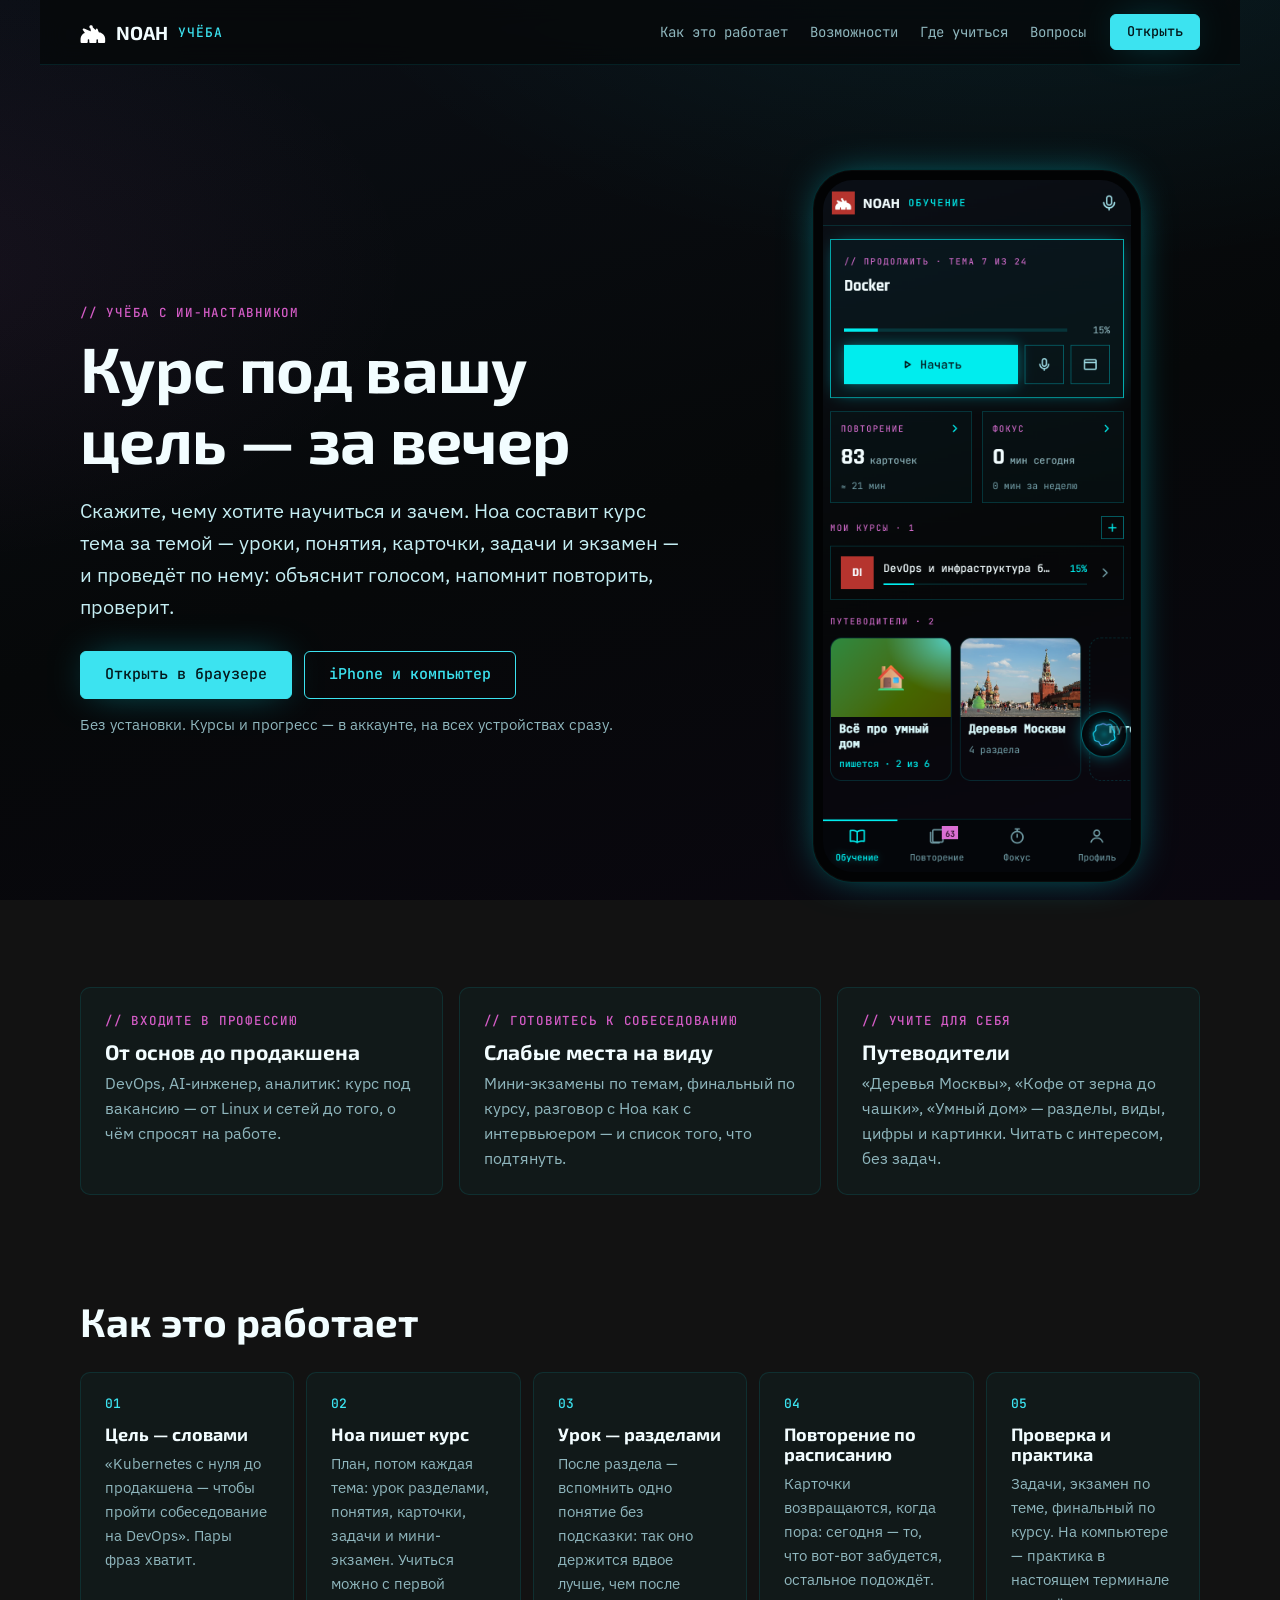
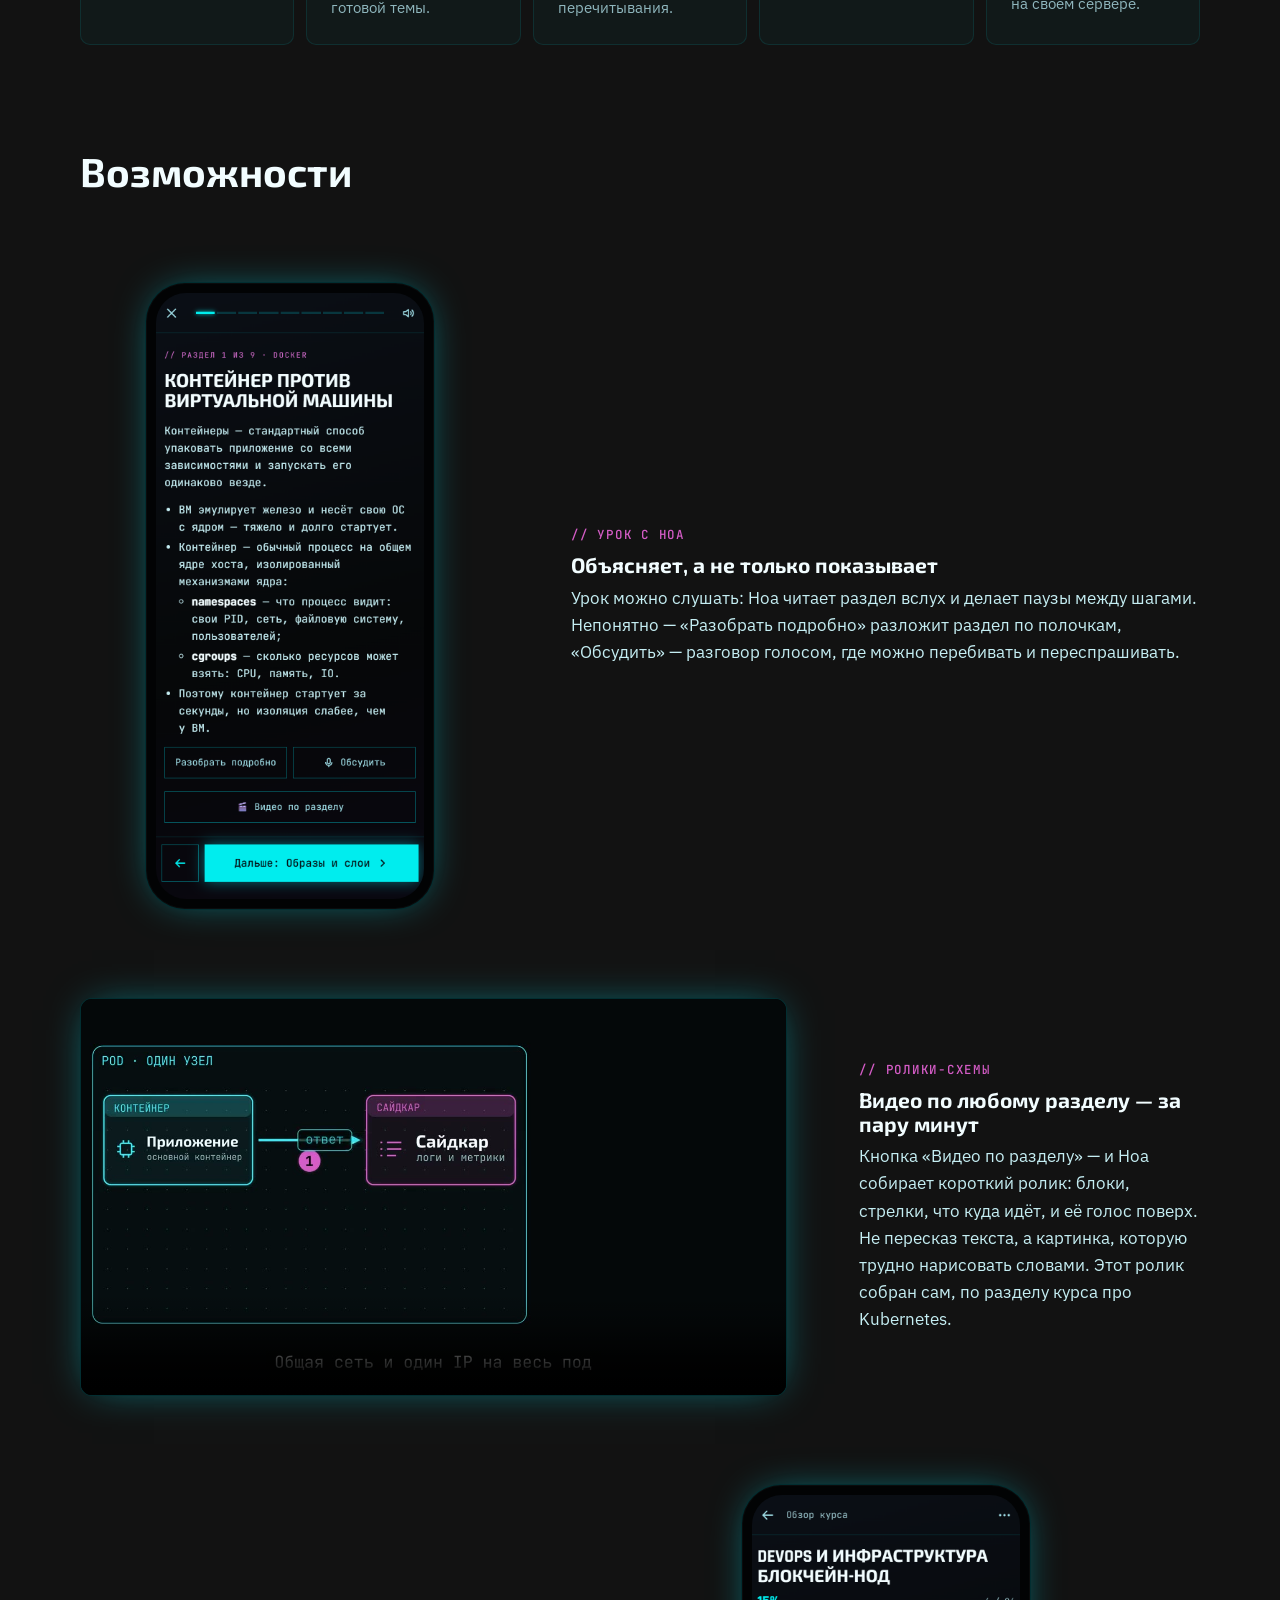
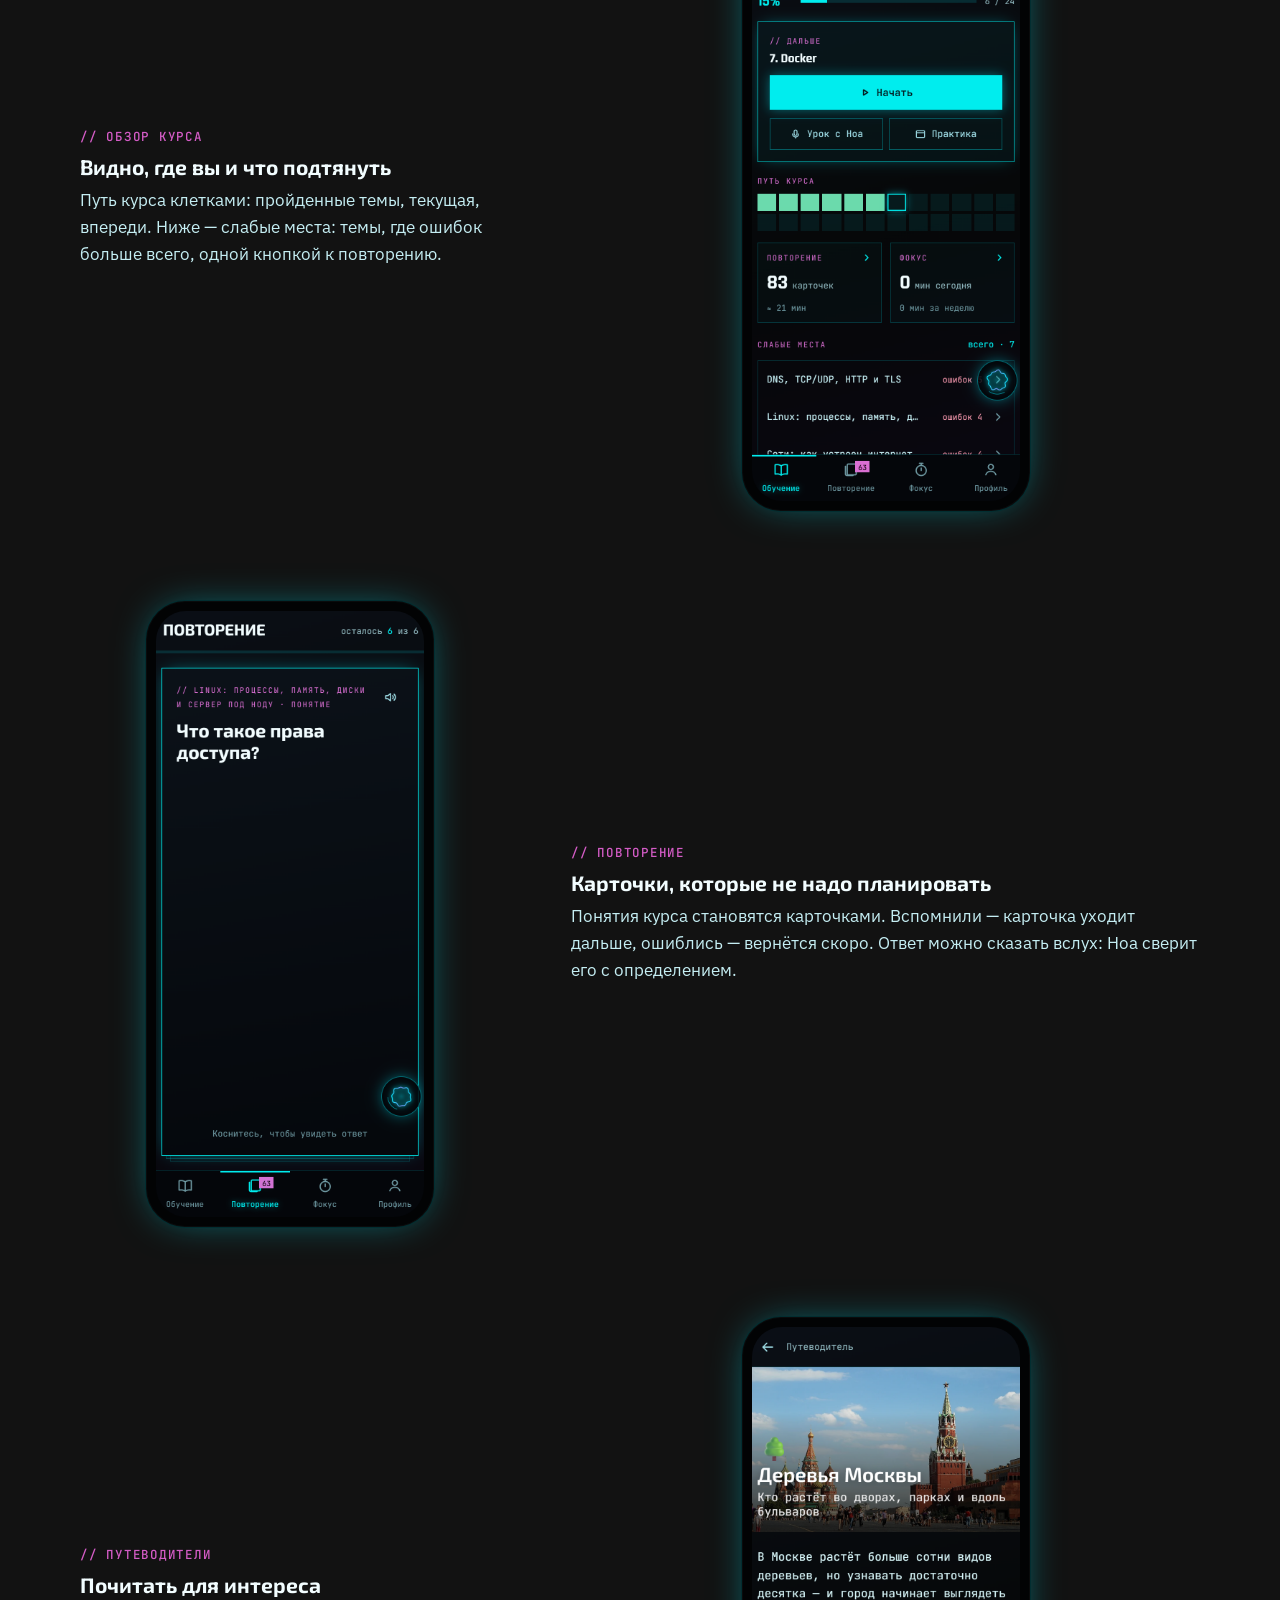
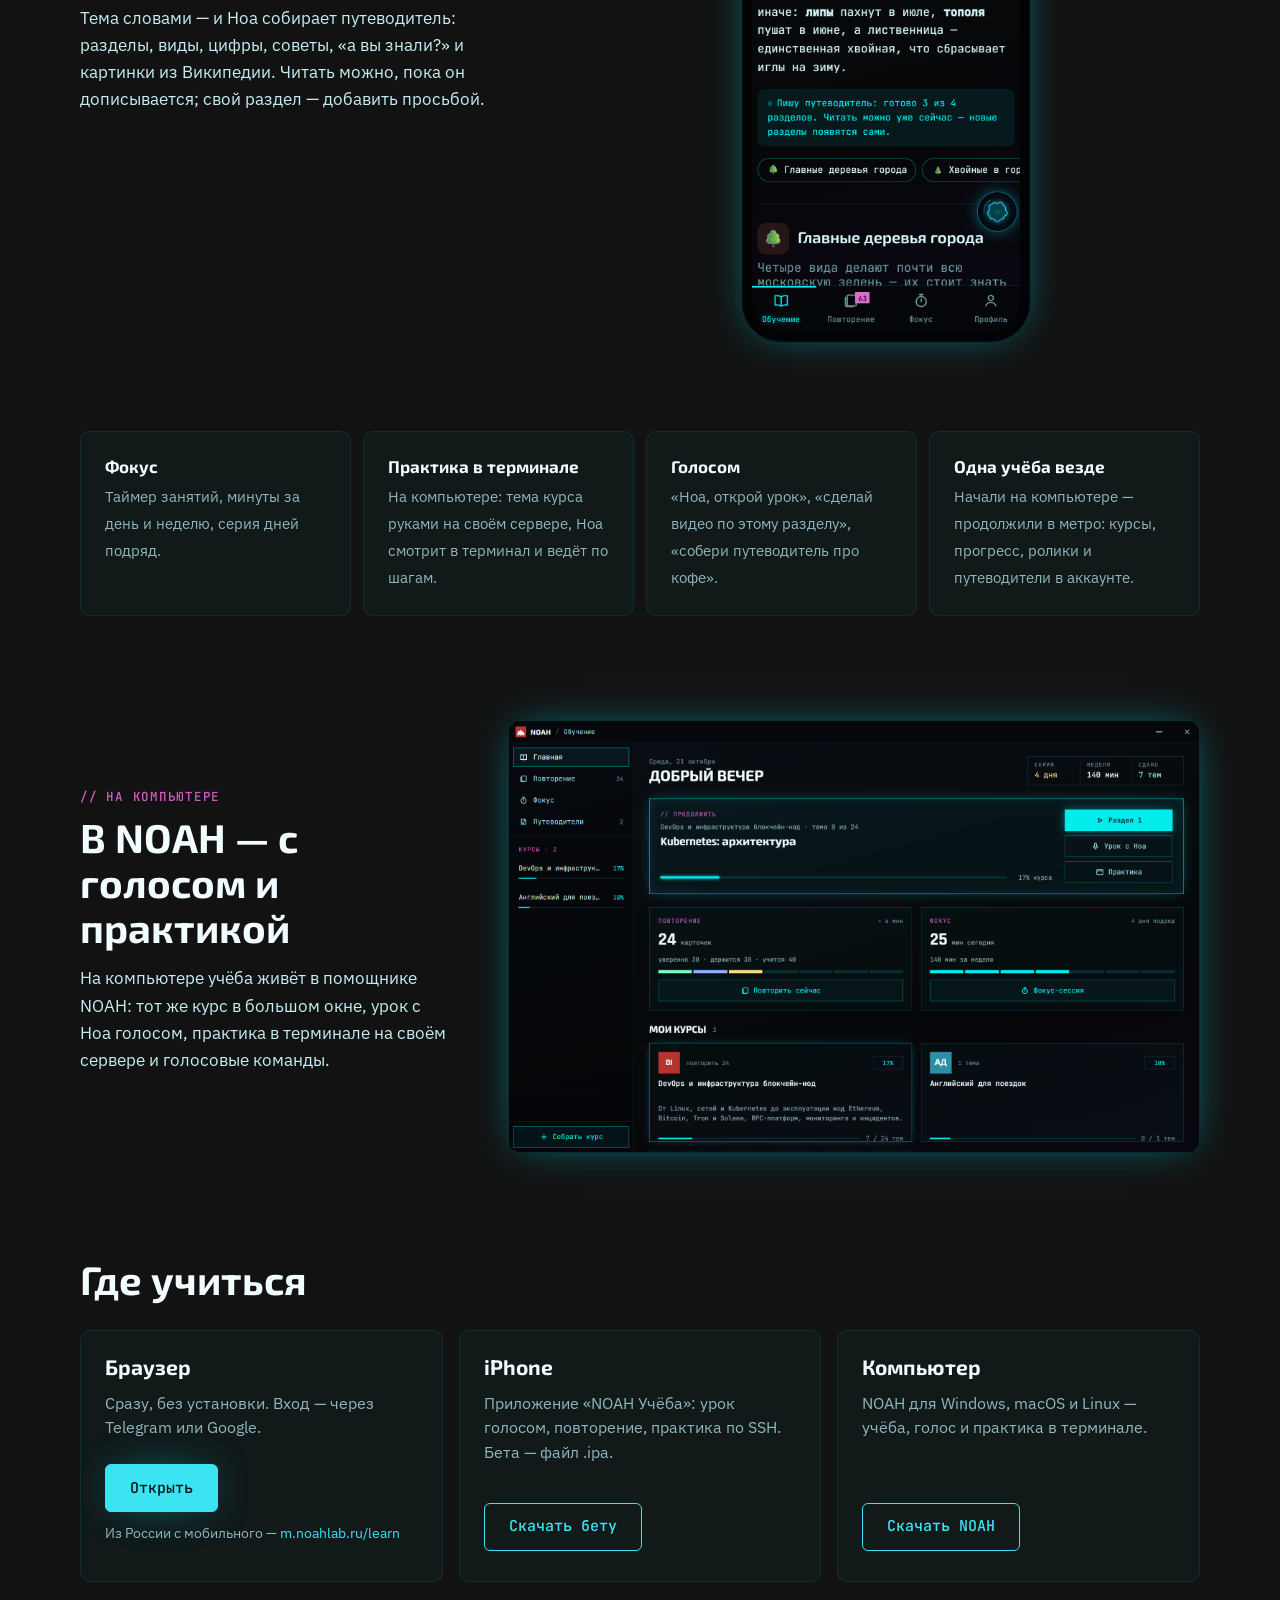
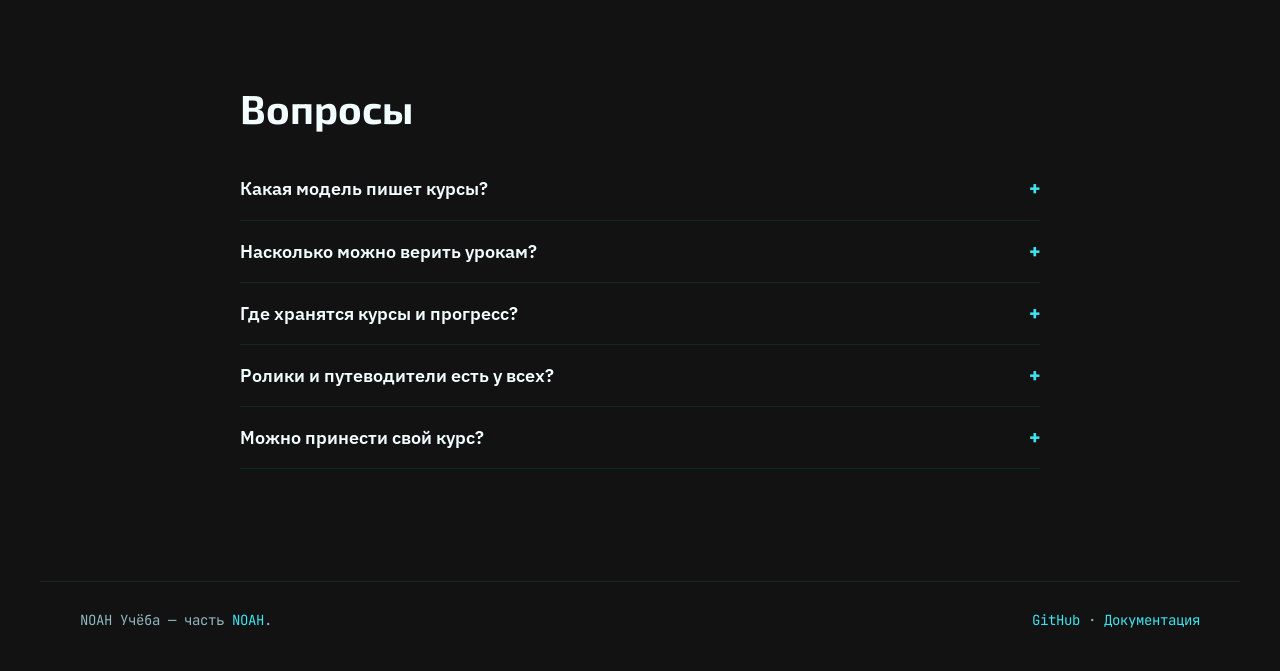
==== site/index.html @ db57e366 "NOAH Учёба: сайт, документация и съёмка экранов Сайт noahlab.ru/learn — главная о возможностях: для " ====
<!doctype html>
<html lang="ru">
  <head>
    <meta charset="utf-8" />
    <meta name="viewport" content="width=device-width, initial-scale=1, viewport-fit=cover" />
    <title>NOAH Учёба — курс под вашу цель</title>
    <meta name="description" content="Скажите, чему хотите научиться, — Ноа соберёт курс: уроки, карточки, задачи, экзамен, практику и ролики-схемы. В браузере, на iPhone и на компьютере." />
    <meta name="theme-color" content="#060809" />
    <meta property="og:title" content="NOAH Учёба — курс под вашу цель" />
    <meta property="og:description" content="Ноа собирает курс по вашей цели и ведёт по нему голосом: уроки, повторение, проверка, практика и ролики." />
    <meta property="og:image" content="media/phone-course.png" />
    <link rel="icon" href="media/noah-mark.svg" />
    <link rel="stylesheet" href="style.css" />
  </head>
  <body>
    <header class="top">
      <a class="brand" href="./">
        <img src="media/noah-mark.svg" alt="" width="26" height="24" />
        <span>NOAH</span><span class="brand__sub">Учёба</span>
      </a>
      <nav class="top__nav" aria-label="Разделы">
        <a href="#how">Как это работает</a>
        <a href="#features">Возможности</a>
        <a href="#platforms">Где учиться</a>
        <a href="#faq">Вопросы</a>
      </nav>
      <a class="btn btn--small" href="app/">Открыть</a>
    </header>

    <main>
      <section class="hero">
        <div class="hero__text">
          <p class="label">// учёба с ИИ-наставником</p>
          <h1>Курс под вашу цель — за&nbsp;вечер</h1>
          <p class="lead">
            Скажите, чему хотите научиться и&nbsp;зачем. Ноа составит курс тема за темой — уроки, понятия, карточки, задачи и&nbsp;экзамен — и&nbsp;проведёт по нему: объяснит голосом, напомнит повторить, проверит.
          </p>
          <div class="hero__actions">
            <a class="btn" href="app/">Открыть в браузере</a>
            <a class="btn btn--ghost" href="#platforms">iPhone и компьютер</a>
          </div>
          <p class="hero__note">Без установки. Курсы и прогресс — в аккаунте, на всех устройствах сразу.</p>
        </div>
        <div class="hero__phone">
          <div class="phone">
            <video src="media/flow.mp4" poster="media/phone-home.png" autoplay muted loop playsinline aria-label="Проход по курсу в приложении"></video>
          </div>
        </div>
      </section>

      <section class="who" aria-labelledby="who-title">
        <h2 id="who-title" class="visually-hidden">Для кого</h2>
        <article>
          <p class="label">// входите в профессию</p>
          <h3>От основ до продакшена</h3>
          <p>DevOps, AI-инженер, аналитик: курс под вакансию — от Linux и сетей до того, о чём спросят на работе.</p>
        </article>
        <article>
          <p class="label">// готовитесь к собеседованию</p>
          <h3>Слабые места на виду</h3>
          <p>Мини-экзамены по темам, финальный по курсу, разговор с Ноа как с интервьюером — и список того, что подтянуть.</p>
        </article>
        <article>
          <p class="label">// учите для себя</p>
          <h3>Путеводители</h3>
          <p>«Деревья Москвы», «Кофе от зерна до чашки», «Умный дом» — разделы, виды, цифры и картинки. Читать с интересом, без задач.</p>
        </article>
      </section>

      <section id="how" class="how">
        <h2>Как это работает</h2>
        <ol class="steps">
          <li>
            <span class="steps__n">01</span>
            <h3>Цель — словами</h3>
            <p>«Kubernetes с нуля до продакшена — чтобы пройти собеседование на DevOps». Пары фраз хватит.</p>
          </li>
          <li>
            <span class="steps__n">02</span>
            <h3>Ноа пишет курс</h3>
            <p>План, потом каждая тема: урок разделами, понятия, карточки, задачи и мини-экзамен. Учиться можно с первой готовой темы.</p>
          </li>
          <li>
            <span class="steps__n">03</span>
            <h3>Урок — разделами</h3>
            <p>После раздела — вспомнить одно понятие без подсказки: так оно держится вдвое лучше, чем после перечитывания.</p>
          </li>
          <li>
            <span class="steps__n">04</span>
            <h3>Повторение по расписанию</h3>
            <p>Карточки возвращаются, когда пора: сегодня — то, что вот-вот забудется, остальное подождёт.</p>
          </li>
          <li>
            <span class="steps__n">05</span>
            <h3>Проверка и практика</h3>
            <p>Задачи, экзамен по теме, финальный по курсу. На компьютере — практика в настоящем терминале на своём сервере.</p>
          </li>
        </ol>
      </section>

      <section id="features" class="features">
        <h2>Возможности</h2>

        <div class="feature">
          <div class="feature__media"><div class="phone phone--still"><img src="media/phone-lesson.png" alt="Урок: раздел про контейнеры и виртуальные машины" loading="lazy" /></div></div>
          <div class="feature__text">
            <p class="label">// урок с ноа</p>
            <h3>Объясняет, а не только показывает</h3>
            <p>Урок можно слушать: Ноа читает раздел вслух и делает паузы между шагами. Непонятно — «Разобрать подробно» разложит раздел по полочкам, «Обсудить» — разговор голосом, где можно перебивать и переспрашивать.</p>
          </div>
        </div>

        <div class="feature feature--wide">
          <div class="feature__media">
            <video class="screen" src="media/lesson-video.mp4" poster="media/lesson-video.jpg" controls preload="none" playsinline aria-label="Ролик-схема «Pod и манифест»"></video>
          </div>
          <div class="feature__text">
            <p class="label">// ролики-схемы</p>
            <h3>Видео по любому разделу — за пару минут</h3>
            <p>Кнопка «Видео по разделу» — и Ноа собирает короткий ролик: блоки, стрелки, что куда идёт, и её голос поверх. Не пересказ текста, а картинка, которую трудно нарисовать словами. Этот ролик собран сам, по разделу курса про Kubernetes.</p>
          </div>
        </div>

        <div class="feature feature--flip">
          <div class="feature__media"><div class="phone phone--still"><img src="media/phone-course.png" alt="Обзор курса: путь курса клетками и слабые места" loading="lazy" /></div></div>
          <div class="feature__text">
            <p class="label">// обзор курса</p>
            <h3>Видно, где вы и что подтянуть</h3>
            <p>Путь курса клетками: пройденные темы, текущая, впереди. Ниже — слабые места: темы, где ошибок больше всего, одной кнопкой к повторению.</p>
          </div>
        </div>

        <div class="feature">
          <div class="feature__media"><div class="phone phone--still"><img src="media/phone-review.png" alt="Повторение: карточка «Что такое права доступа?»" loading="lazy" /></div></div>
          <div class="feature__text">
            <p class="label">// повторение</p>
            <h3>Карточки, которые не надо планировать</h3>
            <p>Понятия курса становятся карточками. Вспомнили — карточка уходит дальше, ошиблись — вернётся скоро. Ответ можно сказать вслух: Ноа сверит его с определением.</p>
          </div>
        </div>

        <div class="feature feature--flip">
          <div class="feature__media"><div class="phone phone--still"><img src="media/phone-guide.png" alt="Путеводитель «Деревья Москвы»" loading="lazy" /></div></div>
          <div class="feature__text">
            <p class="label">// путеводители</p>
            <h3>Почитать для интереса</h3>
            <p>Тема словами — и Ноа собирает путеводитель: разделы, виды, цифры, советы, «а вы знали?» и картинки из Википедии. Читать можно, пока он дописывается; свой раздел — добавить просьбой.</p>
          </div>
        </div>

        <ul class="cards">
          <li><b>Фокус</b><span>Таймер занятий, минуты за день и неделю, серия дней подряд.</span></li>
          <li><b>Практика в терминале</b><span>На компьютере: тема курса руками на своём сервере, Ноа смотрит в терминал и ведёт по шагам.</span></li>
          <li><b>Голосом</b><span>«Ноа, открой урок», «сделай видео по этому разделу», «собери путеводитель про кофе».</span></li>
          <li><b>Одна учёба везде</b><span>Начали на компьютере — продолжили в метро: курсы, прогресс, ролики и путеводители в аккаунте.</span></li>
        </ul>
      </section>

      <section class="desk">
        <div class="desk__text">
          <p class="label">// на компьютере</p>
          <h2>В NOAH — с голосом и практикой</h2>
          <p>На компьютере учёба живёт в помощнике NOAH: тот же курс в большом окне, урок с Ноа голосом, практика в терминале на своём сервере и голосовые команды.</p>
        </div>
        <img class="screen" src="media/desktop-home.png" alt="Окно учёбы на компьютере: продолжить, повторение, фокус, мои курсы" loading="lazy" />
      </section>

      <section id="platforms" class="platforms">
        <h2>Где учиться</h2>
        <div class="platforms__grid">
          <article>
            <h3>Браузер</h3>
            <p>Сразу, без установки. Вход — через Telegram или Google.</p>
            <a class="btn" href="app/">Открыть</a>
            <p class="small">Из России с мобильного — <a href="https://m.noahlab.ru/learn/app/">m.noahlab.ru/learn</a></p>
          </article>
          <article>
            <h3>iPhone</h3>
            <p>Приложение «NOAH Учёба»: урок голосом, повторение, практика по SSH. Бета — файл .ipa.</p>
            <a class="btn btn--ghost" href="https://github.com/faafaafuu/asis/releases/latest">Скачать бету</a>
          </article>
          <article>
            <h3>Компьютер</h3>
            <p>NOAH для Windows, macOS и Linux — учёба, голос и практика в терминале.</p>
            <a class="btn btn--ghost" href="https://github.com/faafaafuu/asis/releases/latest">Скачать NOAH</a>
          </article>
        </div>
      </section>

      <section id="faq" class="faq">
        <h2>Вопросы</h2>
        <details>
          <summary>Какая модель пишет курсы?</summary>
          <p>Ваша. Мост к подписке Claude, ключ OpenRouter или локальная Ollama — что подключите. Ключ модели остаётся у вас: в браузере он не уходит на сервер.</p>
        </details>
        <details>
          <summary>Насколько можно верить урокам?</summary>
          <p>Курс пишет модель — она может ошибиться. Поэтому Ноа сверяет ответы с уроком, просит не выдумывать цифры и названия, а сборку под учёбу ведёт моделью точнее той, что для разговора. Сомневаетесь — «Обсудить» и спросите прямо.</p>
        </details>
        <details>
          <summary>Где хранятся курсы и прогресс?</summary>
          <p>В вашем аккаунте на noahlab.ru: так их видят все ваши устройства. На телефоне и компьютере открытое читается и без сети.</p>
        </details>
        <details>
          <summary>Ролики и путеводители есть у всех?</summary>
          <p>Их собирает сервер, и сейчас — для аккаунтов с подключённым мостом к модели. Курсы, уроки, повторение и проверка работают с любой подключённой моделью.</p>
        </details>
        <details>
          <summary>Можно принести свой курс?</summary>
          <p>Да: курс можно собрать через свою нейросеть по MCP — Claude, ChatGPT и другие отправляют его в аккаунт по ссылке, он появляется во всех приложениях.</p>
        </details>
      </section>
    </main>

    <footer class="foot">
      <p>NOAH Учёба — часть <a href="https://noahlab.ru/">NOAH</a>.</p>
      <p>
        <a href="https://github.com/faafaafuu/noah-learn">GitHub</a> ·
        <a href="https://noahlab.ru/#/docs">Документация</a>
      </p>
    </footer>
    <script src="site.js" defer></script>
  </body>
</html>
---- site/style.css ----
/* Сайт NOAH Учёба — в оформлении приложения «Неон»: тёмный фон, бирюзовый
   акцент, пурпурные подписи. Заголовки — Exo 2, текст — IBM Plex Sans,
   подписи и цифры — JetBrains Mono. */

@font-face { font-family: "Exo 2"; font-weight: 700; font-display: swap; src: url(fonts/exo-2-700-normal-cyrillic.woff2) format("woff2"); unicode-range: U+0400-045F, U+0490-0491, U+04B0-04B1, U+2116; }
@font-face { font-family: "Exo 2"; font-weight: 700; font-display: swap; src: url(fonts/exo-2-700-normal-latin.woff2) format("woff2"); unicode-range: U+0000-00FF, U+2000-206F, U+20AC, U+2122; }
@font-face { font-family: "IBM Plex Sans"; font-weight: 400; font-display: swap; src: url(fonts/ibm-plex-sans-400-normal-cyrillic.woff2) format("woff2"); unicode-range: U+0400-045F, U+0490-0491, U+04B0-04B1, U+2116; }
@font-face { font-family: "IBM Plex Sans"; font-weight: 400; font-display: swap; src: url(fonts/ibm-plex-sans-400-normal-latin.woff2) format("woff2"); unicode-range: U+0000-00FF, U+2000-206F, U+20AC, U+2122; }
@font-face { font-family: "IBM Plex Sans"; font-weight: 600; font-display: swap; src: url(fonts/ibm-plex-sans-600-normal-cyrillic.woff2) format("woff2"); unicode-range: U+0400-045F, U+0490-0491, U+04B0-04B1, U+2116; }
@font-face { font-family: "IBM Plex Sans"; font-weight: 600; font-display: swap; src: url(fonts/ibm-plex-sans-600-normal-latin.woff2) format("woff2"); unicode-range: U+0000-00FF, U+2000-206F, U+20AC, U+2122; }
@font-face { font-family: "JetBrains Mono"; font-weight: 400; font-display: swap; src: url(fonts/jetbrains-mono-400-normal-cyrillic.woff2) format("woff2"); unicode-range: U+0400-045F, U+0490-0491, U+04B0-04B1, U+2116; }
@font-face { font-family: "JetBrains Mono"; font-weight: 400; font-display: swap; src: url(fonts/jetbrains-mono-400-normal-latin.woff2) format("woff2"); unicode-range: U+0000-00FF, U+2000-206F, U+20AC, U+2122; }
@font-face { font-family: "JetBrains Mono"; font-weight: 500; font-display: swap; src: url(fonts/jetbrains-mono-500-normal-cyrillic.woff2) format("woff2"); unicode-range: U+0400-045F, U+0490-0491, U+04B0-04B1, U+2116; }
@font-face { font-family: "JetBrains Mono"; font-weight: 500; font-display: swap; src: url(fonts/jetbrains-mono-500-normal-latin.woff2) format("woff2"); unicode-range: U+0000-00FF, U+2000-206F, U+20AC, U+2122; }

:root {
  color-scheme: dark;
  --bg: #060809;
  --bg-2: #0b0f16;
  --plate: rgba(0, 240, 255, 0.03);
  --line: rgba(0, 240, 255, 0.18);
  --line-soft: rgba(0, 240, 255, 0.1);
  --accent: #3ce3f0;
  --on-accent: #04181c;
  --label: #d45cc6;
  --t1: #f2fdff;
  --t2: #c5eef3;
  --t3: #8fb6bd;
  --done: #7dfcc6;
  --glow: 0 0 40px -12px rgba(0, 240, 255, 0.55);
  --head: "Exo 2", system-ui, sans-serif;
  --text: "IBM Plex Sans", system-ui, sans-serif;
  --mono: "JetBrains Mono", ui-monospace, monospace;
  --wrap: 1120px;
  --gutter: clamp(16px, 4vw, 40px);
}

* { box-sizing: border-box; }

html { scroll-behavior: smooth; scroll-padding-top: 72px; }

body {
  margin: 0;
  background: radial-gradient(1200px 600px at 80% -10%, rgba(0, 240, 255, 0.08), transparent 60%),
    radial-gradient(900px 500px at -10% 30%, rgba(212, 92, 198, 0.07), transparent 60%),
    linear-gradient(165deg, var(--bg-2) 0%, var(--bg) 55%, #0a0710 100%);
  background-attachment: fixed;
  color: var(--t2);
  font: 400 17px/1.6 var(--text);
  -webkit-font-smoothing: antialiased;
}

a { color: var(--accent); text-decoration: none; }
a:hover { text-decoration: underline; }
img, video { display: block; max-width: 100%; }

h1, h2, h3 { margin: 0; color: var(--t1); font-family: var(--head); font-weight: 700; line-height: 1.12; }
h1 { font-size: clamp(38px, 6vw, 64px); letter-spacing: -0.01em; }
h2 { font-size: clamp(28px, 3.6vw, 40px); margin-bottom: 28px; }
h3 { font-size: 21px; margin-bottom: 8px; }
p { margin: 0 0 12px; }

.label {
  margin: 0 0 10px;
  color: var(--label);
  font: 500 12.5px/1.4 var(--mono);
  letter-spacing: 0.06em;
  text-transform: uppercase;
}
.small { font-size: 14px; color: var(--t3); }
.visually-hidden { position: absolute; width: 1px; height: 1px; overflow: hidden; clip: rect(0 0 0 0); white-space: nowrap; }

:focus-visible { outline: 2px solid var(--accent); outline-offset: 3px; border-radius: 4px; }

/* ── Кнопки ─────────────────────────────────────────────────────────────── */

.btn {
  display: inline-flex;
  align-items: center;
  justify-content: center;
  min-height: 48px;
  padding: 0 24px;
  border: 1px solid var(--accent);
  border-radius: 6px;
  background: var(--accent);
  color: var(--on-accent);
  font: 500 15px/1 var(--mono);
  box-shadow: var(--glow);
  transition: transform 0.15s ease, box-shadow 0.15s ease;
}
.btn:hover { text-decoration: none; transform: translateY(-1px); box-shadow: 0 0 48px -10px rgba(0, 240, 255, 0.75); }
.btn--ghost { background: transparent; color: var(--accent); box-shadow: none; }
.btn--small { min-height: 36px; padding: 0 16px; font-size: 13.5px; }

/* ── Шапка ──────────────────────────────────────────────────────────────── */

.top {
  position: sticky;
  top: 0;
  z-index: 10;
  display: flex;
  align-items: center;
  gap: 24px;
  max-width: calc(var(--wrap) + 2 * var(--gutter));
  margin: 0 auto;
  padding: 14px var(--gutter);
  background: rgba(6, 8, 9, 0.78);
  backdrop-filter: blur(12px);
  border-bottom: 1px solid var(--line-soft);
}
.brand { display: flex; align-items: center; gap: 10px; color: var(--t1); font: 700 19px/1 var(--head); }
.brand:hover { text-decoration: none; }
.brand__sub { color: var(--accent); font: 500 13px/1 var(--mono); letter-spacing: 0.08em; text-transform: uppercase; }
.top__nav { display: flex; gap: 22px; margin-left: auto; font: 400 14px/1 var(--mono); }
.top__nav a { color: var(--t3); }
.top__nav a:hover { color: var(--t1); text-decoration: none; }

/* ── Блоки ──────────────────────────────────────────────────────────────── */

main > section { max-width: calc(var(--wrap) + 2 * var(--gutter)); margin: 0 auto; padding: clamp(56px, 9vw, 104px) var(--gutter) 0; }

.hero { display: grid; grid-template-columns: 1.15fr 0.85fr; gap: clamp(32px, 6vw, 72px); align-items: center; }
.hero h1 { margin-bottom: 20px; }
.lead { font-size: clamp(18px, 1.7vw, 20px); color: var(--t2); max-width: 36em; }
.hero__actions { display: flex; flex-wrap: wrap; gap: 12px; margin: 28px 0 14px; }
.hero__note { color: var(--t3); font-size: 14.5px; }
.hero__phone { display: flex; justify-content: center; }

.phone {
  width: min(330px, 100%);
  aspect-ratio: 390 / 844;
  padding: 10px;
  border: 1px solid var(--line);
  border-radius: 40px;
  background: #020304;
  box-shadow: var(--glow), inset 0 0 0 1px rgba(255, 255, 255, 0.03);
  overflow: hidden;
}
.phone > video, .phone > img { width: 100%; height: 100%; object-fit: cover; object-position: top; border-radius: 30px; }
.phone--still { width: min(290px, 100%); }

.screen { width: 100%; border: 1px solid var(--line); border-radius: 12px; box-shadow: var(--glow); background: #020304; }

.who { display: grid; grid-template-columns: repeat(3, 1fr); gap: 16px; }
.who article, .platforms article, .cards li, .steps li {
  padding: 24px;
  border: 1px solid var(--line-soft);
  border-radius: 10px;
  background: var(--plate);
}
.who p:last-child { margin: 0; color: var(--t3); font-size: 15.5px; }

.steps { display: grid; grid-template-columns: repeat(5, 1fr); gap: 12px; margin: 0; padding: 0; list-style: none; }
.steps__n { display: block; margin-bottom: 14px; color: var(--accent); font: 500 13px/1 var(--mono); }
.steps h3 { font-size: 18px; }
.steps p { margin: 0; color: var(--t3); font-size: 15px; }

.features { display: flex; flex-direction: column; gap: clamp(48px, 7vw, 88px); }
.features h2 { margin-bottom: 0; }
.feature { display: grid; grid-template-columns: 0.8fr 1.2fr; gap: clamp(28px, 6vw, 72px); align-items: center; }
.feature--flip .feature__media { order: 2; }
.feature--wide { grid-template-columns: 1.35fr 0.65fr; }
.feature__media { display: flex; justify-content: center; min-width: 0; }
.feature__media > video { width: 100%; height: auto; }
.feature__text, .hero__text, .desk__text { min-width: 0; }
.feature__text p:last-child { color: var(--t2); margin: 0; }

.cards { display: grid; grid-template-columns: repeat(4, 1fr); gap: 12px; margin: 0; padding: 0; list-style: none; }
.cards b { display: block; margin-bottom: 6px; color: var(--t1); font: 700 17px/1.2 var(--head); }
.cards span { color: var(--t3); font-size: 15px; }

.desk { display: grid; grid-template-columns: 0.7fr 1.3fr; gap: clamp(28px, 5vw, 56px); align-items: center; }
.desk h2 { margin-bottom: 16px; }

.platforms__grid { display: grid; grid-template-columns: repeat(3, 1fr); gap: 16px; }
.platforms article { display: flex; flex-direction: column; align-items: flex-start; gap: 4px; }
.platforms article > p:not(.small) { color: var(--t3); font-size: 15.5px; flex: 1; }
.platforms .btn { margin: 8px 0 6px; }

.faq { max-width: calc(800px + 2 * var(--gutter)); }
.faq details { border-bottom: 1px solid var(--line-soft); }
.faq summary { padding: 18px 0; color: var(--t1); font: 600 18px/1.4 var(--text); cursor: pointer; list-style: none; display: flex; justify-content: space-between; gap: 16px; }
.faq summary::-webkit-details-marker { display: none; }
.faq summary::after { content: "+"; color: var(--accent); font-family: var(--mono); }
.faq details[open] summary::after { content: "−"; }
.faq details p { color: var(--t2); padding-bottom: 12px; }

.foot {
  max-width: calc(var(--wrap) + 2 * var(--gutter));
  margin: clamp(64px, 9vw, 112px) auto 0;
  padding: 28px var(--gutter) 40px;
  border-top: 1px solid var(--line-soft);
  display: flex;
  justify-content: space-between;
  gap: 16px;
  flex-wrap: wrap;
  color: var(--t3);
  font: 400 14px/1.5 var(--mono);
}
.foot p { margin: 0; }

/* ── Узкие экраны ───────────────────────────────────────────────────────── */

@media (max-width: 980px) {
  .steps { grid-template-columns: repeat(2, 1fr); }
  .steps li:last-child { grid-column: 1 / -1; }
  .cards { grid-template-columns: repeat(2, 1fr); }
  .top__nav { display: none; }
  .top .btn { margin-left: auto; }
}

@media (max-width: 760px) {
  body { font-size: 16px; }
  .hero, .feature, .feature--wide, .desk { grid-template-columns: minmax(0, 1fr); }
  .hero__phone { order: 2; }
  .feature--flip .feature__media { order: 0; }
  .who, .platforms__grid, .steps, .cards { grid-template-columns: minmax(0, 1fr); }
  .phone { width: min(300px, 100%); }
  .phone--still { width: min(260px, 100%); }
}

@media (prefers-reduced-motion: reduce) {
  html { scroll-behavior: auto; }
  .btn { transition: none; }
}
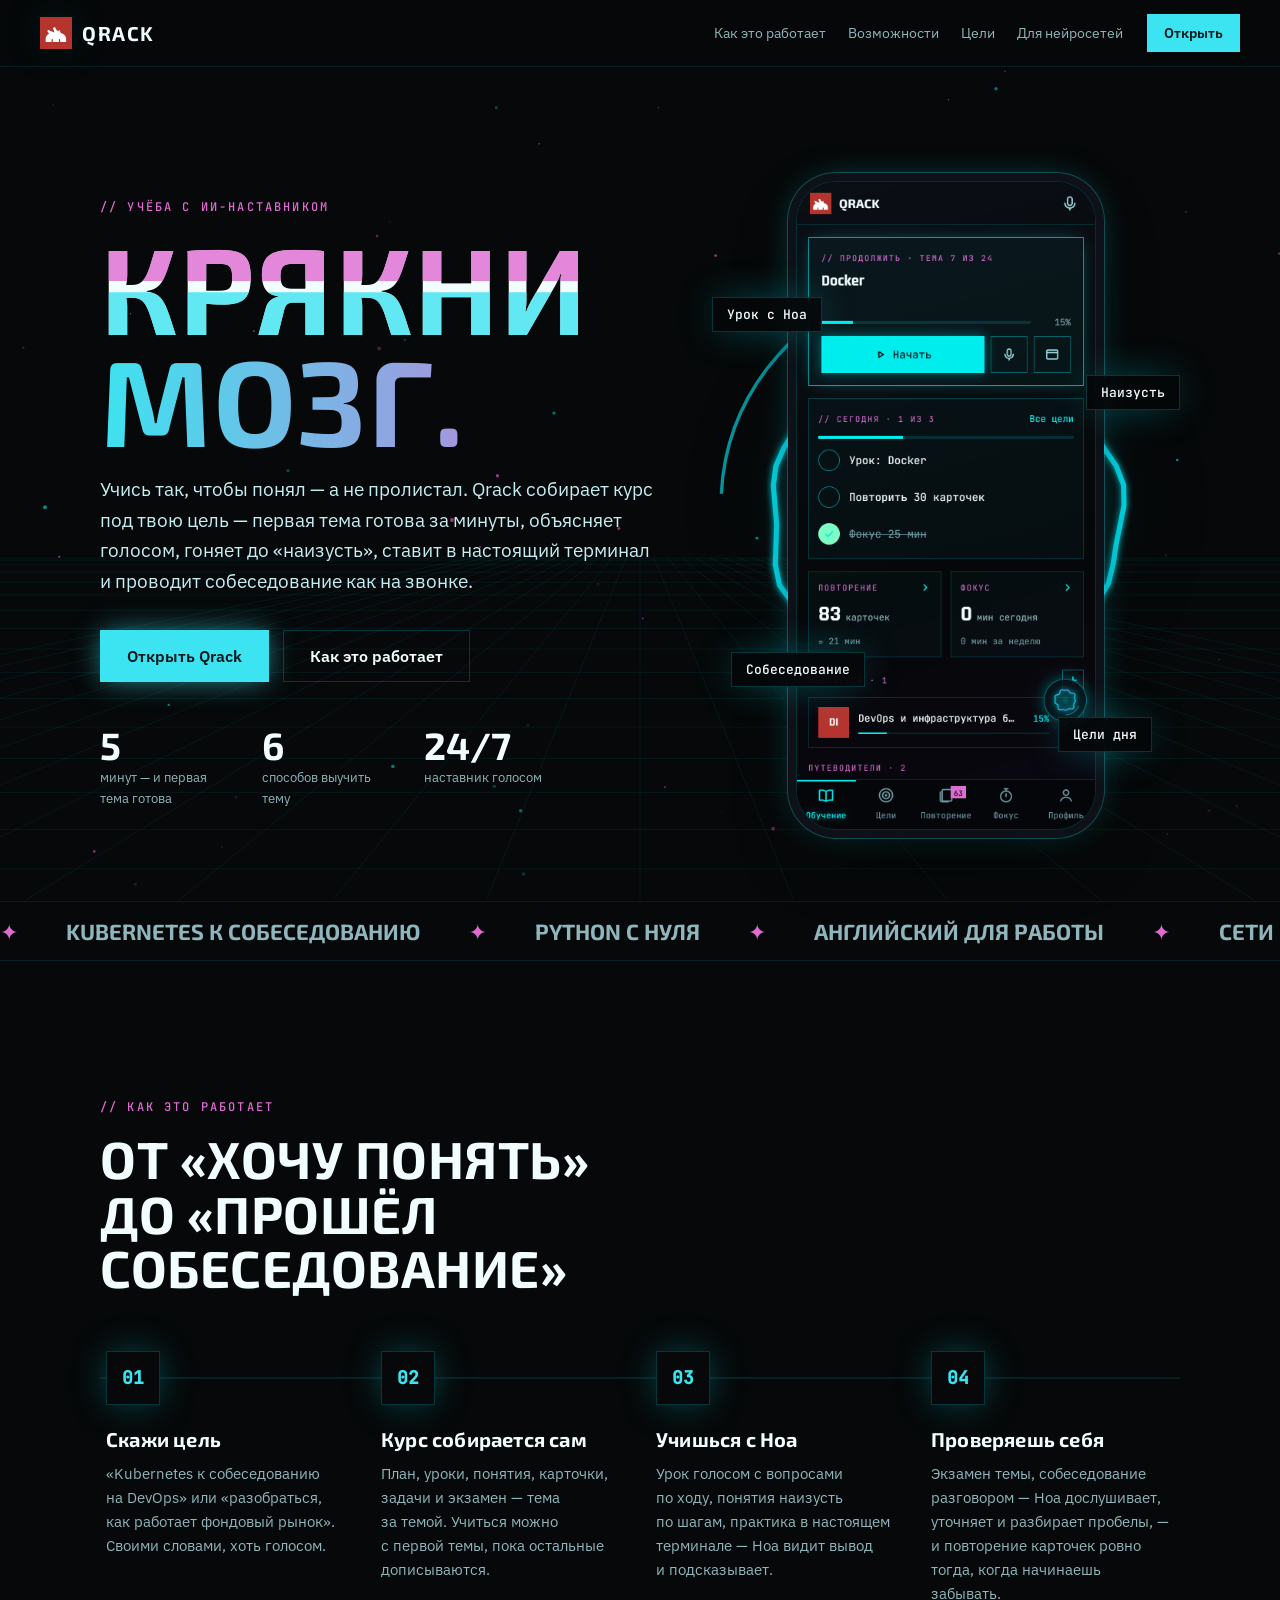
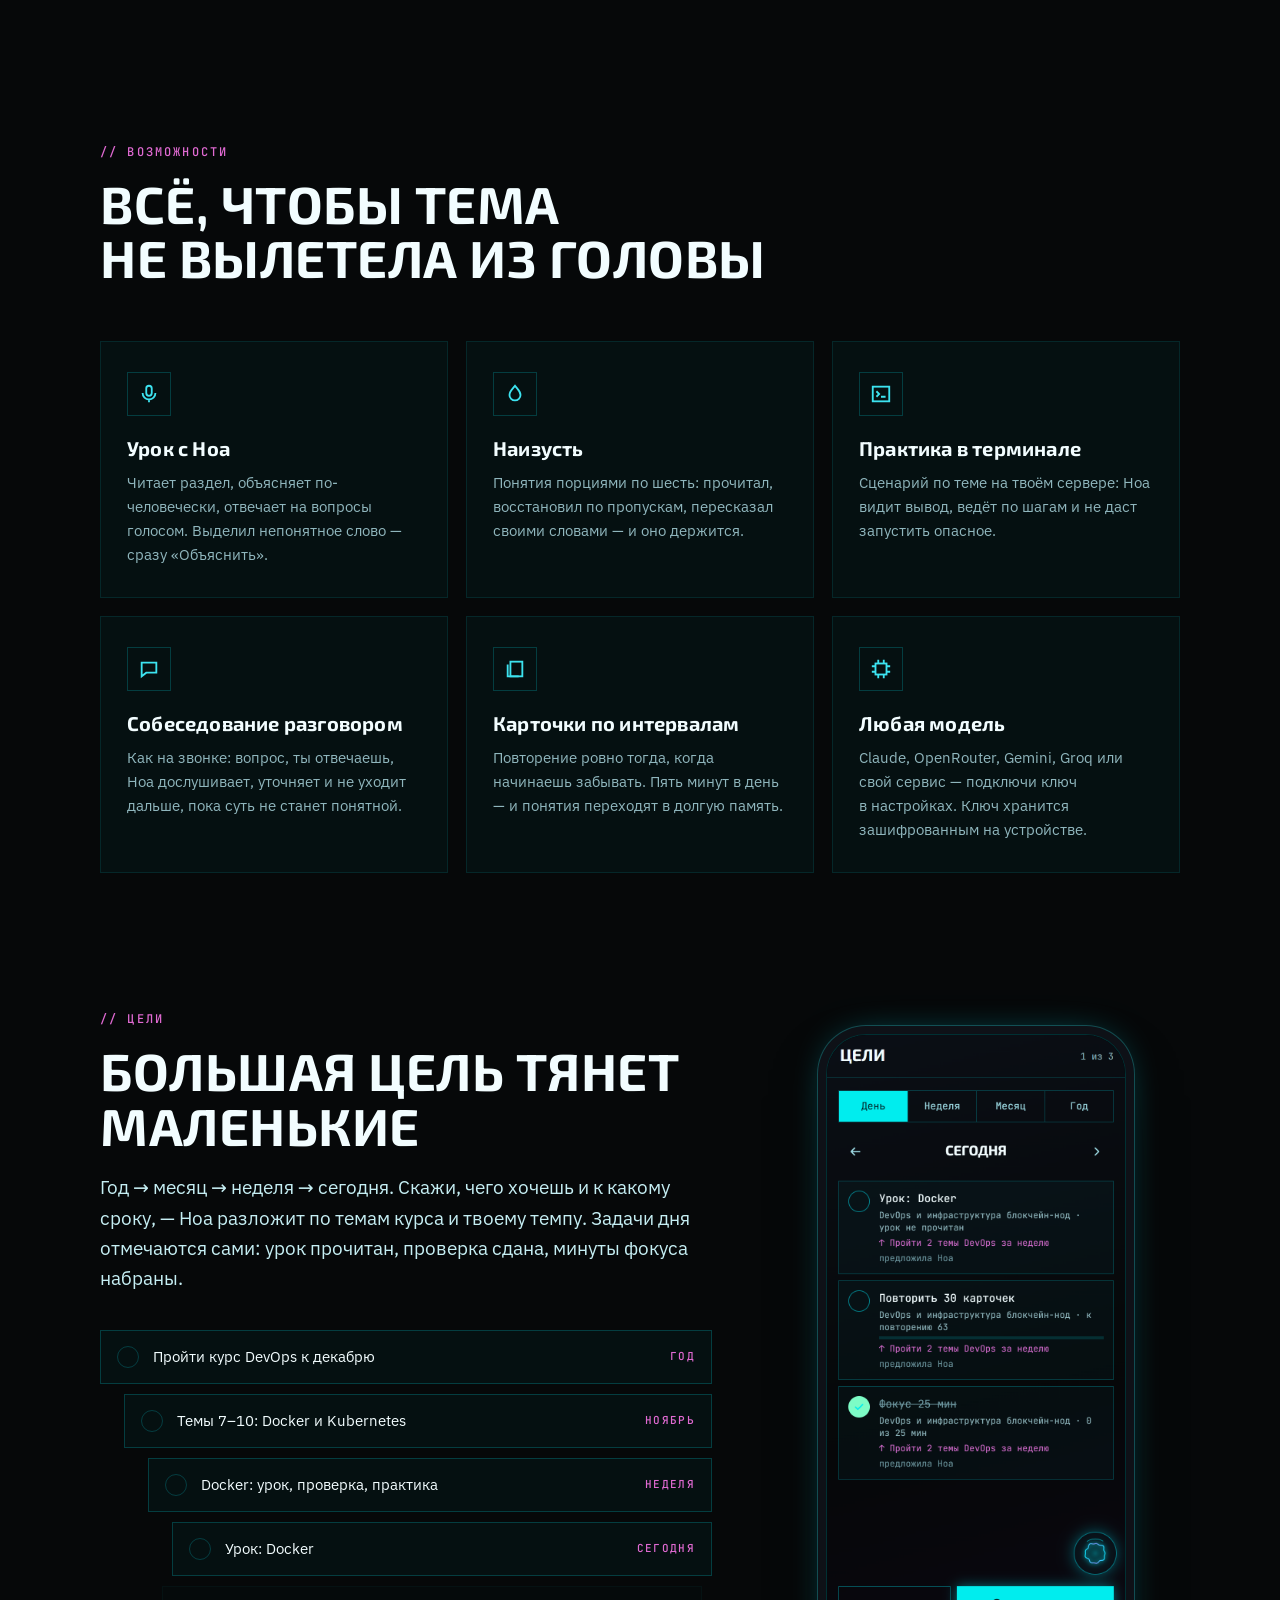
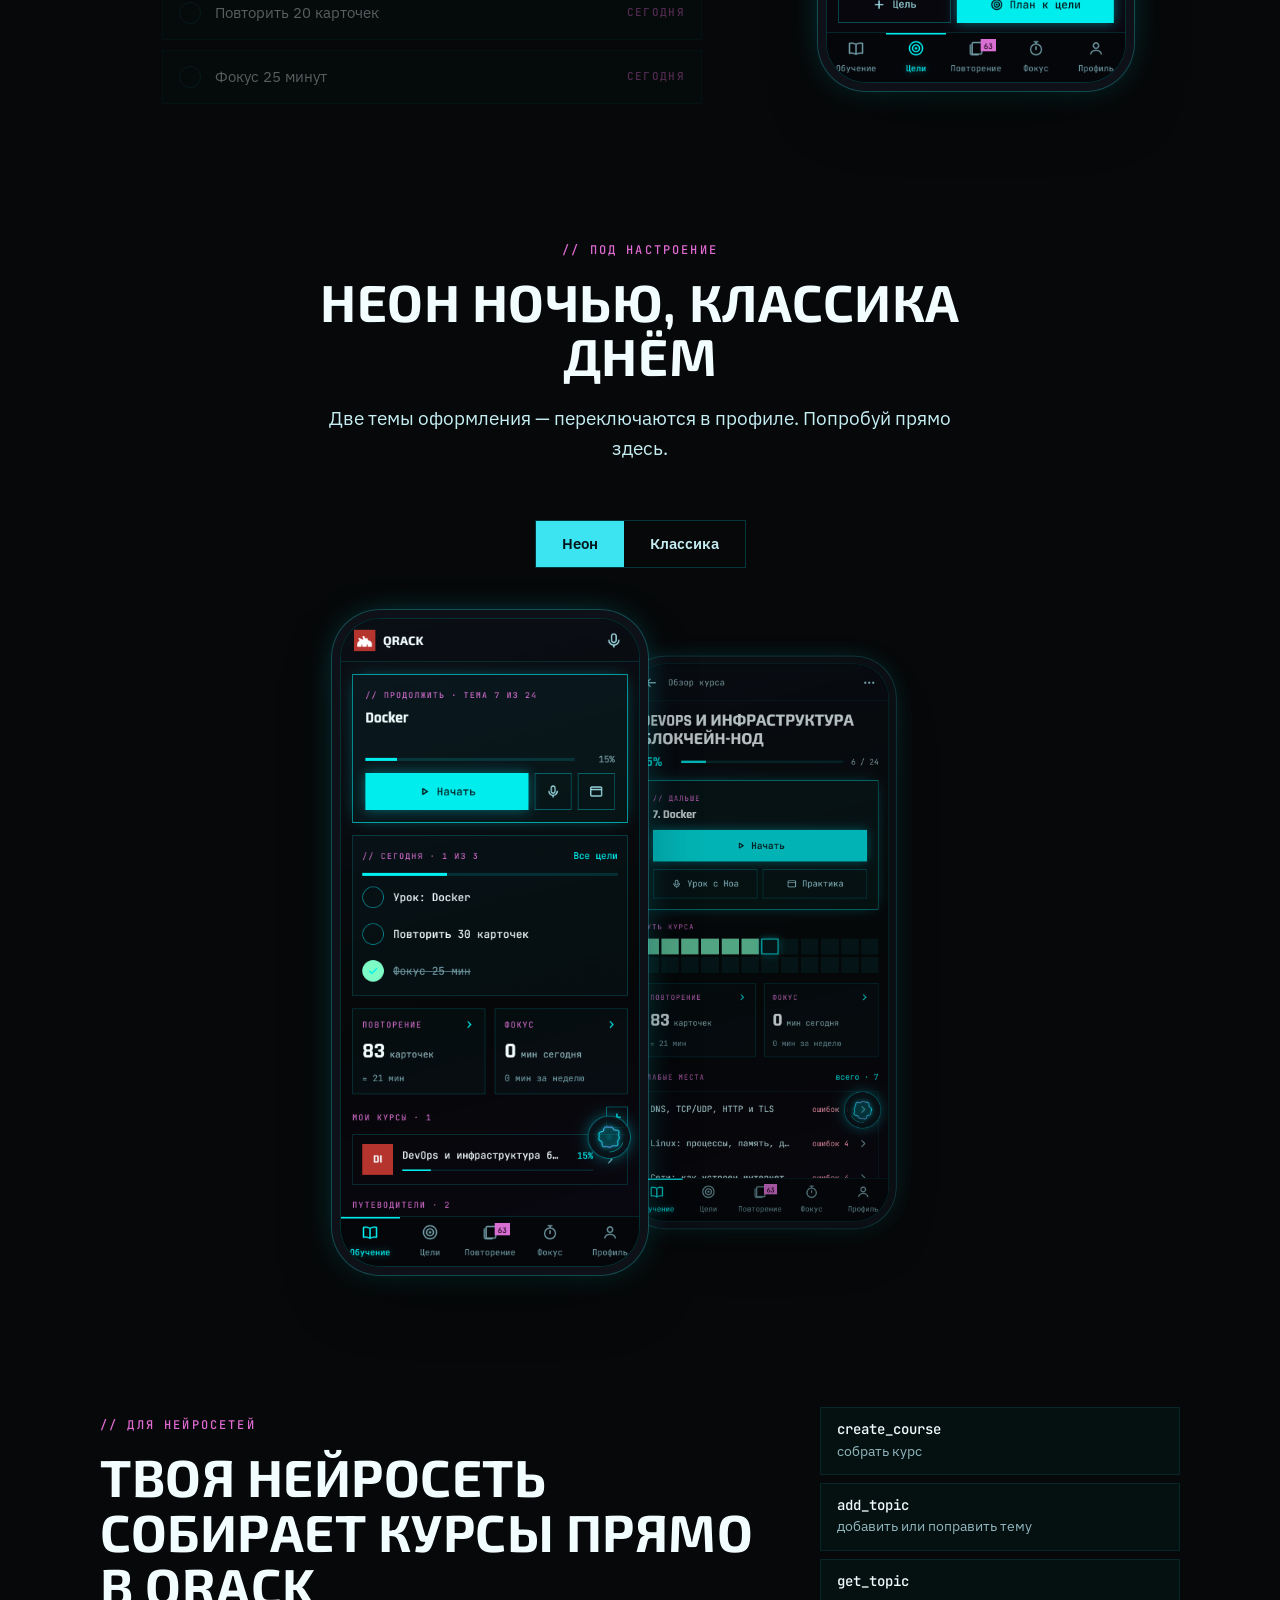
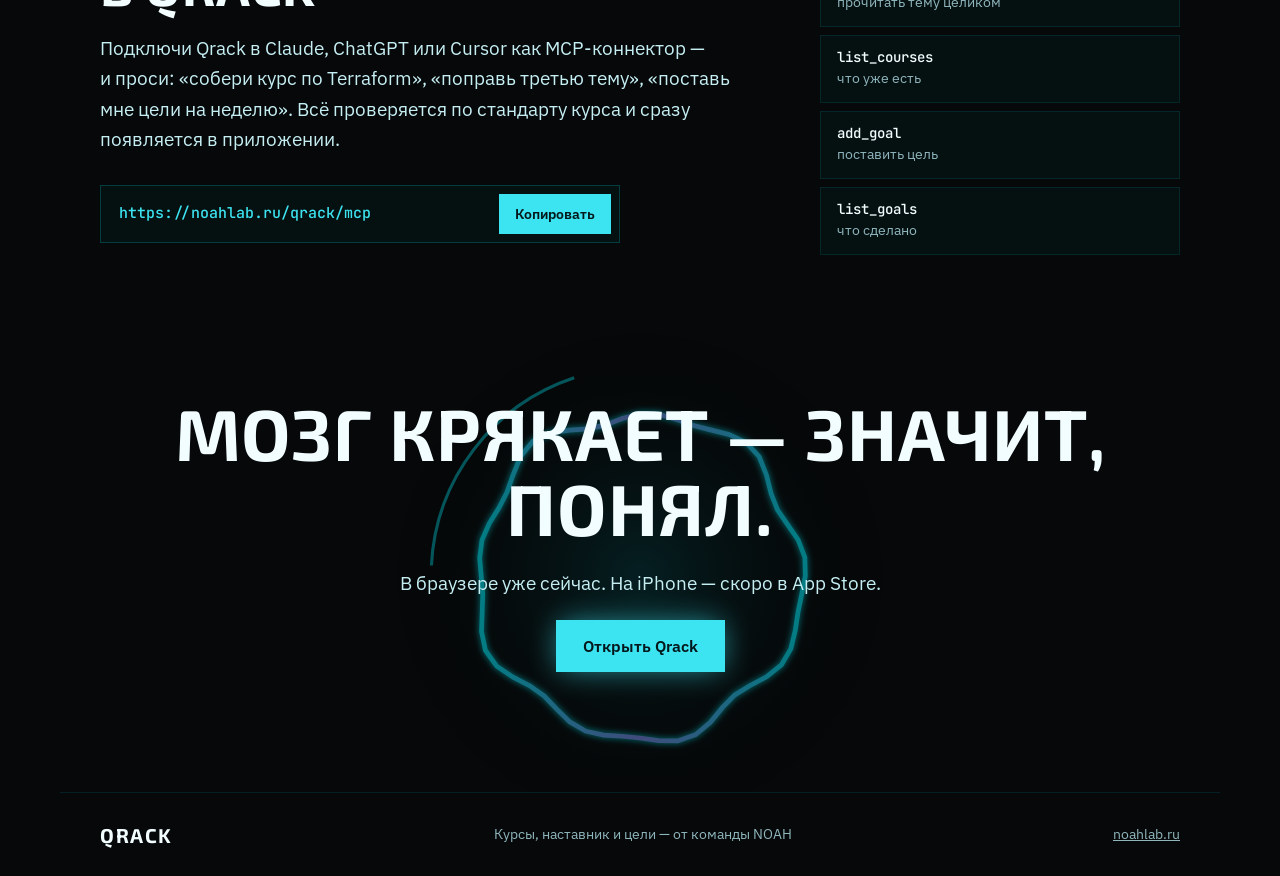
==== commit be53587b: "Qrack: новый сайт — noahlab.ru/qrack/ Первый экран с кольцом Ноа и телефоном, шаги, возможности, цел" ====
--- a/site/index.html
+++ b/site/index.html
@@ -1,224 +1,225 @@
 <!doctype html>
-<html lang="ru">
+<html lang="ru" data-look="neon">
   <head>
     <meta charset="utf-8" />
     <meta name="viewport" content="width=device-width, initial-scale=1, viewport-fit=cover" />
-    <title>NOAH Учёба — курс под вашу цель</title>
-    <meta name="description" content="Скажите, чему хотите научиться, — Ноа соберёт курс: уроки, карточки, задачи, экзамен, практику и ролики-схемы. В браузере, на iPhone и на компьютере." />
+    <title>Qrack — крякни мозг: учись так, чтобы понял</title>
+    <meta name="description" content="Qrack собирает курс под твою цель — первая тема за минуты, — объясняет голосом, гоняет до «наизусть», ставит в настоящий терминал и проводит собеседование как на звонке. Цели на день, неделю, месяц и год." />
     <meta name="theme-color" content="#060809" />
-    <meta property="og:title" content="NOAH Учёба — курс под вашу цель" />
-    <meta property="og:description" content="Ноа собирает курс по вашей цели и ведёт по нему голосом: уроки, повторение, проверка, практика и ролики." />
-    <meta property="og:image" content="media/phone-course.png" />
+    <meta property="og:title" content="Qrack — крякни мозг" />
+    <meta property="og:description" content="Курс под твою цель, наставник голосом, практика, собеседование разговором и цели, которые тянут друг друга." />
+    <meta property="og:image" content="media/qrack-home.png" />
     <link rel="icon" href="media/noah-mark.svg" />
     <link rel="stylesheet" href="style.css" />
   </head>
   <body>
+    <canvas class="sky" aria-hidden="true"></canvas>
+
     <header class="top">
       <a class="brand" href="./">
-        <img src="media/noah-mark.svg" alt="" width="26" height="24" />
-        <span>NOAH</span><span class="brand__sub">Учёба</span>
+        <span class="brand__mark"><img src="media/noah-mark.svg" alt="" width="22" height="20" /></span>
+        <span class="brand__name">QRACK</span>
       </a>
       <nav class="top__nav" aria-label="Разделы">
         <a href="#how">Как это работает</a>
         <a href="#features">Возможности</a>
-        <a href="#platforms">Где учиться</a>
-        <a href="#faq">Вопросы</a>
+        <a href="#goals">Цели</a>
+        <a href="#mcp">Для нейросетей</a>
       </nav>
       <a class="btn btn--small" href="app/">Открыть</a>
     </header>
 
     <main>
+      <!-- Первый экран -->
       <section class="hero">
         <div class="hero__text">
-          <p class="label">// учёба с ИИ-наставником</p>
-          <h1>Курс под вашу цель — за&nbsp;вечер</h1>
+          <p class="label reveal">// учёба с ИИ-наставником</p>
+          <h1 class="hero__title reveal">
+            <span class="glitch" data-text="Крякни">Крякни</span>
+            <span class="hero__brain">мозг.</span>
+          </h1>
+          <p class="lead reveal">
+            Учись так, чтобы понял — а&nbsp;не пролистал. Qrack собирает курс под твою цель — первая тема готова за&nbsp;минуты, объясняет голосом, гоняет до&nbsp;«наизусть», ставит в&nbsp;настоящий терминал и&nbsp;проводит собеседование как на&nbsp;звонке.
+          </p>
+          <div class="hero__actions reveal">
+            <a class="btn btn--glow" href="app/">Открыть Qrack</a>
+            <a class="btn btn--ghost" href="#how">Как это работает</a>
+          </div>
+          <ul class="hero__facts reveal" aria-label="Коротко">
+            <li><b data-count="5">5</b><span>минут — и&nbsp;первая тема готова</span></li>
+            <li><b data-count="6">6</b><span>способов выучить тему</span></li>
+            <li><b>24/7</b><span>наставник голосом</span></li>
+          </ul>
+        </div>
+
+        <div class="hero__stage" aria-hidden="true">
+          <canvas class="ring ring--big"></canvas>
+          <div class="phone tilt">
+            <img src="media/qrack-home.png" alt="" width="390" height="844" />
+          </div>
+          <span class="orbit orbit--1">Урок с Ноа</span>
+          <span class="orbit orbit--2">Наизусть</span>
+          <span class="orbit orbit--3">Собеседование</span>
+          <span class="orbit orbit--4">Цели дня</span>
+        </div>
+      </section>
+
+      <!-- Бегущая строка -->
+      <div class="ticker" aria-hidden="true">
+        <div class="ticker__row">
+          <span>Kubernetes к собеседованию</span><span>Python с нуля</span><span>Английский для работы</span><span>Сети и Linux</span><span>Финансовая грамотность</span><span>История искусства</span><span>Эндуро на большом мотоцикле</span><span>Умный дом</span>
+          <span>Kubernetes к собеседованию</span><span>Python с нуля</span><span>Английский для работы</span><span>Сети и Linux</span><span>Финансовая грамотность</span><span>История искусства</span><span>Эндуро на большом мотоцикле</span><span>Умный дом</span>
+        </div>
+      </div>
+
+      <!-- Как это работает -->
+      <section class="how" id="how">
+        <div class="section__head reveal">
+          <p class="label">// как это работает</p>
+          <h2>От «хочу понять» до&nbsp;«прошёл собеседование»</h2>
+        </div>
+        <ol class="steps">
+          <li class="step reveal">
+            <span class="step__n">01</span>
+            <h3>Скажи цель</h3>
+            <p>«Kubernetes к&nbsp;собеседованию на&nbsp;DevOps» или «разобраться, как работает фондовый рынок». Своими словами, хоть голосом.</p>
+          </li>
+          <li class="step reveal">
+            <span class="step__n">02</span>
+            <h3>Курс собирается сам</h3>
+            <p>План, уроки, понятия, карточки, задачи и&nbsp;экзамен — тема за&nbsp;темой. Учиться можно с&nbsp;первой темы, пока остальные дописываются.</p>
+          </li>
+          <li class="step reveal">
+            <span class="step__n">03</span>
+            <h3>Учишься с&nbsp;Ноа</h3>
+            <p>Урок голосом с&nbsp;вопросами по&nbsp;ходу, понятия наизусть по&nbsp;шагам, практика в&nbsp;настоящем терминале — Ноа видит вывод и&nbsp;подсказывает.</p>
+          </li>
+          <li class="step reveal">
+            <span class="step__n">04</span>
+            <h3>Проверяешь себя</h3>
+            <p>Экзамен темы, собеседование разговором — Ноа дослушивает, уточняет и&nbsp;разбирает пробелы, — и&nbsp;повторение карточек ровно тогда, когда начинаешь забывать.</p>
+          </li>
+          <span class="steps__line" aria-hidden="true"></span>
+        </ol>
+      </section>
+
+      <!-- Возможности -->
+      <section class="features" id="features">
+        <div class="section__head reveal">
+          <p class="label">// возможности</p>
+          <h2>Всё, чтобы тема не&nbsp;вылетела из&nbsp;головы</h2>
+        </div>
+        <div class="grid">
+          <article class="card reveal">
+            <span class="card__icon card__icon--voice"></span>
+            <h3>Урок с&nbsp;Ноа</h3>
+            <p>Читает раздел, объясняет по-человечески, отвечает на&nbsp;вопросы голосом. Выделил непонятное слово — сразу «Объяснить».</p>
+          </article>
+          <article class="card reveal">
+            <span class="card__icon card__icon--drill"></span>
+            <h3>Наизусть</h3>
+            <p>Понятия порциями по&nbsp;шесть: прочитал, восстановил по&nbsp;пропускам, пересказал своими словами — и&nbsp;оно держится.</p>
+          </article>
+          <article class="card reveal">
+            <span class="card__icon card__icon--term"></span>
+            <h3>Практика в&nbsp;терминале</h3>
+            <p>Сценарий по&nbsp;теме на&nbsp;твоём сервере: Ноа видит вывод, ведёт по&nbsp;шагам и&nbsp;не&nbsp;даст запустить опасное.</p>
+          </article>
+          <article class="card reveal">
+            <span class="card__icon card__icon--talk"></span>
+            <h3>Собеседование разговором</h3>
+            <p>Как на&nbsp;звонке: вопрос, ты&nbsp;отвечаешь, Ноа дослушивает, уточняет и&nbsp;не&nbsp;уходит дальше, пока суть не&nbsp;станет понятной.</p>
+          </article>
+          <article class="card reveal">
+            <span class="card__icon card__icon--cards"></span>
+            <h3>Карточки по&nbsp;интервалам</h3>
+            <p>Повторение ровно тогда, когда начинаешь забывать. Пять минут в&nbsp;день — и&nbsp;понятия переходят в&nbsp;долгую память.</p>
+          </article>
+          <article class="card reveal">
+            <span class="card__icon card__icon--model"></span>
+            <h3>Любая модель</h3>
+            <p>Claude, OpenRouter, Gemini, Groq или свой сервис — подключи ключ в&nbsp;настройках. Ключ хранится зашифрованным на&nbsp;устройстве.</p>
+          </article>
+        </div>
+      </section>
+
+      <!-- Цели -->
+      <section class="goals" id="goals">
+        <div class="goals__text reveal">
+          <p class="label">// цели</p>
+          <h2>Большая цель тянет маленькие</h2>
           <p class="lead">
-            Скажите, чему хотите научиться и&nbsp;зачем. Ноа составит курс тема за темой — уроки, понятия, карточки, задачи и&nbsp;экзамен — и&nbsp;проведёт по нему: объяснит голосом, напомнит повторить, проверит.
+            Год → месяц → неделя → сегодня. Скажи, чего хочешь и&nbsp;к&nbsp;какому сроку, — Ноа разложит по&nbsp;темам курса и&nbsp;твоему темпу. Задачи дня отмечаются сами: урок прочитан, проверка сдана, минуты фокуса набраны.
           </p>
-          <div class="hero__actions">
-            <a class="btn" href="app/">Открыть в браузере</a>
-            <a class="btn btn--ghost" href="#platforms">iPhone и компьютер</a>
+          <ul class="cascade" aria-label="Как цели тянут друг друга">
+            <li class="cascade__row" data-level="0"><span class="tick"></span>Пройти курс DevOps к&nbsp;декабрю <em>год</em></li>
+            <li class="cascade__row" data-level="1"><span class="tick"></span>Темы 7–10: Docker и&nbsp;Kubernetes <em>ноябрь</em></li>
+            <li class="cascade__row" data-level="2"><span class="tick"></span>Docker: урок, проверка, практика <em>неделя</em></li>
+            <li class="cascade__row" data-level="3"><span class="tick"></span>Урок: Docker <em>сегодня</em></li>
+            <li class="cascade__row" data-level="3"><span class="tick"></span>Повторить 20 карточек <em>сегодня</em></li>
+            <li class="cascade__row" data-level="3"><span class="tick"></span>Фокус 25 минут <em>сегодня</em></li>
+          </ul>
+        </div>
+        <div class="phone phone--side tilt reveal" aria-hidden="true">
+          <img src="media/qrack-goals.png" alt="" width="390" height="844" loading="lazy" />
+        </div>
+      </section>
+
+      <!-- Две темы -->
+      <section class="looks">
+        <div class="section__head reveal">
+          <p class="label">// под настроение</p>
+          <h2>Неон ночью, классика днём</h2>
+          <p class="lead">Две темы оформления — переключаются в&nbsp;профиле. Попробуй прямо здесь.</p>
+        </div>
+        <div class="looks__switch reveal" role="group" aria-label="Тема">
+          <button class="look is-on" data-look="neon" type="button">Неон</button>
+          <button class="look" data-look="classic" type="button">Классика</button>
+        </div>
+        <div class="looks__phones reveal">
+          <div class="phone tilt"><img class="looks__img" src="media/qrack-home.png" data-neon="media/qrack-home.png" data-classic="media/qrack-classic.png" alt="" width="390" height="844" loading="lazy" /></div>
+          <div class="phone tilt phone--back"><img src="media/qrack-course.png" alt="" width="390" height="844" loading="lazy" /></div>
+        </div>
+      </section>
+
+      <!-- MCP -->
+      <section class="mcp" id="mcp">
+        <div class="mcp__text reveal">
+          <p class="label">// для нейросетей</p>
+          <h2>Твоя нейросеть собирает курсы прямо в&nbsp;Qrack</h2>
+          <p class="lead">
+            Подключи Qrack в&nbsp;Claude, ChatGPT или Cursor как MCP-коннектор — и&nbsp;проси: «собери курс по&nbsp;Terraform», «поправь третью тему», «поставь мне цели на&nbsp;неделю». Всё проверяется по&nbsp;стандарту курса и&nbsp;сразу появляется в&nbsp;приложении.
+          </p>
+          <div class="code reveal">
+            <code class="code__url">https://noahlab.ru/qrack/mcp</code>
+            <button class="code__copy" type="button" data-copy="https://noahlab.ru/qrack/mcp">Копировать</button>
           </div>
-          <p class="hero__note">Без установки. Курсы и прогресс — в аккаунте, на всех устройствах сразу.</p>
-        </div>
-        <div class="hero__phone">
-          <div class="phone">
-            <video src="media/flow.mp4" poster="media/phone-home.png" autoplay muted loop playsinline aria-label="Проход по курсу в приложении"></video>
-          </div>
-        </div>
-      </section>
-
-      <section class="who" aria-labelledby="who-title">
-        <h2 id="who-title" class="visually-hidden">Для кого</h2>
-        <article>
-          <p class="label">// входите в профессию</p>
-          <h3>От основ до продакшена</h3>
-          <p>DevOps, AI-инженер, аналитик: курс под вакансию — от Linux и сетей до того, о чём спросят на работе.</p>
-        </article>
-        <article>
-          <p class="label">// готовитесь к собеседованию</p>
-          <h3>Слабые места на виду</h3>
-          <p>Мини-экзамены по темам, финальный по курсу, разговор с Ноа как с интервьюером — и список того, что подтянуть.</p>
-        </article>
-        <article>
-          <p class="label">// учите для себя</p>
-          <h3>Путеводители</h3>
-          <p>«Деревья Москвы», «Кофе от зерна до чашки», «Умный дом» — разделы, виды, цифры и картинки. Читать с интересом, без задач.</p>
-        </article>
-      </section>
-
-      <section id="how" class="how">
-        <h2>Как это работает</h2>
-        <ol class="steps">
-          <li>
-            <span class="steps__n">01</span>
-            <h3>Цель — словами</h3>
-            <p>«Kubernetes с нуля до продакшена — чтобы пройти собеседование на DevOps». Пары фраз хватит.</p>
-          </li>
-          <li>
-            <span class="steps__n">02</span>
-            <h3>Ноа пишет курс</h3>
-            <p>План, потом каждая тема: урок разделами, понятия, карточки, задачи и мини-экзамен. Учиться можно с первой готовой темы.</p>
-          </li>
-          <li>
-            <span class="steps__n">03</span>
-            <h3>Урок — разделами</h3>
-            <p>После раздела — вспомнить одно понятие без подсказки: так оно держится вдвое лучше, чем после перечитывания.</p>
-          </li>
-          <li>
-            <span class="steps__n">04</span>
-            <h3>Повторение по расписанию</h3>
-            <p>Карточки возвращаются, когда пора: сегодня — то, что вот-вот забудется, остальное подождёт.</p>
-          </li>
-          <li>
-            <span class="steps__n">05</span>
-            <h3>Проверка и практика</h3>
-            <p>Задачи, экзамен по теме, финальный по курсу. На компьютере — практика в настоящем терминале на своём сервере.</p>
-          </li>
-        </ol>
-      </section>
-
-      <section id="features" class="features">
-        <h2>Возможности</h2>
-
-        <div class="feature">
-          <div class="feature__media"><div class="phone phone--still"><img src="media/phone-lesson.png" alt="Урок: раздел про контейнеры и виртуальные машины" loading="lazy" /></div></div>
-          <div class="feature__text">
-            <p class="label">// урок с ноа</p>
-            <h3>Объясняет, а не только показывает</h3>
-            <p>Урок можно слушать: Ноа читает раздел вслух и делает паузы между шагами. Непонятно — «Разобрать подробно» разложит раздел по полочкам, «Обсудить» — разговор голосом, где можно перебивать и переспрашивать.</p>
-          </div>
-        </div>
-
-        <div class="feature feature--wide">
-          <div class="feature__media">
-            <video class="screen" src="media/lesson-video.mp4" poster="media/lesson-video.jpg" controls preload="none" playsinline aria-label="Ролик-схема «Pod и манифест»"></video>
-          </div>
-          <div class="feature__text">
-            <p class="label">// ролики-схемы</p>
-            <h3>Видео по любому разделу — за пару минут</h3>
-            <p>Кнопка «Видео по разделу» — и Ноа собирает короткий ролик: блоки, стрелки, что куда идёт, и её голос поверх. Не пересказ текста, а картинка, которую трудно нарисовать словами. Этот ролик собран сам, по разделу курса про Kubernetes.</p>
-          </div>
-        </div>
-
-        <div class="feature feature--flip">
-          <div class="feature__media"><div class="phone phone--still"><img src="media/phone-course.png" alt="Обзор курса: путь курса клетками и слабые места" loading="lazy" /></div></div>
-          <div class="feature__text">
-            <p class="label">// обзор курса</p>
-            <h3>Видно, где вы и что подтянуть</h3>
-            <p>Путь курса клетками: пройденные темы, текущая, впереди. Ниже — слабые места: темы, где ошибок больше всего, одной кнопкой к повторению.</p>
-          </div>
-        </div>
-
-        <div class="feature">
-          <div class="feature__media"><div class="phone phone--still"><img src="media/phone-review.png" alt="Повторение: карточка «Что такое права доступа?»" loading="lazy" /></div></div>
-          <div class="feature__text">
-            <p class="label">// повторение</p>
-            <h3>Карточки, которые не надо планировать</h3>
-            <p>Понятия курса становятся карточками. Вспомнили — карточка уходит дальше, ошиблись — вернётся скоро. Ответ можно сказать вслух: Ноа сверит его с определением.</p>
-          </div>
-        </div>
-
-        <div class="feature feature--flip">
-          <div class="feature__media"><div class="phone phone--still"><img src="media/phone-guide.png" alt="Путеводитель «Деревья Москвы»" loading="lazy" /></div></div>
-          <div class="feature__text">
-            <p class="label">// путеводители</p>
-            <h3>Почитать для интереса</h3>
-            <p>Тема словами — и Ноа собирает путеводитель: разделы, виды, цифры, советы, «а вы знали?» и картинки из Википедии. Читать можно, пока он дописывается; свой раздел — добавить просьбой.</p>
-          </div>
-        </div>
-
-        <ul class="cards">
-          <li><b>Фокус</b><span>Таймер занятий, минуты за день и неделю, серия дней подряд.</span></li>
-          <li><b>Практика в терминале</b><span>На компьютере: тема курса руками на своём сервере, Ноа смотрит в терминал и ведёт по шагам.</span></li>
-          <li><b>Голосом</b><span>«Ноа, открой урок», «сделай видео по этому разделу», «собери путеводитель про кофе».</span></li>
-          <li><b>Одна учёба везде</b><span>Начали на компьютере — продолжили в метро: курсы, прогресс, ролики и путеводители в аккаунте.</span></li>
+        </div>
+        <ul class="tools reveal" aria-label="Инструменты">
+          <li><b>create_course</b> собрать курс</li>
+          <li><b>add_topic</b> добавить или поправить тему</li>
+          <li><b>get_topic</b> прочитать тему целиком</li>
+          <li><b>list_courses</b> что уже есть</li>
+          <li><b>add_goal</b> поставить цель</li>
+          <li><b>list_goals</b> что сделано</li>
         </ul>
       </section>
 
-      <section class="desk">
-        <div class="desk__text">
-          <p class="label">// на компьютере</p>
-          <h2>В NOAH — с голосом и практикой</h2>
-          <p>На компьютере учёба живёт в помощнике NOAH: тот же курс в большом окне, урок с Ноа голосом, практика в терминале на своём сервере и голосовые команды.</p>
-        </div>
-        <img class="screen" src="media/desktop-home.png" alt="Окно учёбы на компьютере: продолжить, повторение, фокус, мои курсы" loading="lazy" />
-      </section>
-
-      <section id="platforms" class="platforms">
-        <h2>Где учиться</h2>
-        <div class="platforms__grid">
-          <article>
-            <h3>Браузер</h3>
-            <p>Сразу, без установки. Вход — через Telegram или Google.</p>
-            <a class="btn" href="app/">Открыть</a>
-            <p class="small">Из России с мобильного — <a href="https://m.noahlab.ru/learn/app/">m.noahlab.ru/learn</a></p>
-          </article>
-          <article>
-            <h3>iPhone</h3>
-            <p>Приложение «NOAH Учёба»: урок голосом, повторение, практика по SSH. Бета — файл .ipa.</p>
-            <a class="btn btn--ghost" href="https://github.com/faafaafuu/asis/releases/latest">Скачать бету</a>
-          </article>
-          <article>
-            <h3>Компьютер</h3>
-            <p>NOAH для Windows, macOS и Linux — учёба, голос и практика в терминале.</p>
-            <a class="btn btn--ghost" href="https://github.com/faafaafuu/asis/releases/latest">Скачать NOAH</a>
-          </article>
-        </div>
-      </section>
-
-      <section id="faq" class="faq">
-        <h2>Вопросы</h2>
-        <details>
-          <summary>Какая модель пишет курсы?</summary>
-          <p>Ваша. Мост к подписке Claude, ключ OpenRouter или локальная Ollama — что подключите. Ключ модели остаётся у вас: в браузере он не уходит на сервер.</p>
-        </details>
-        <details>
-          <summary>Насколько можно верить урокам?</summary>
-          <p>Курс пишет модель — она может ошибиться. Поэтому Ноа сверяет ответы с уроком, просит не выдумывать цифры и названия, а сборку под учёбу ведёт моделью точнее той, что для разговора. Сомневаетесь — «Обсудить» и спросите прямо.</p>
-        </details>
-        <details>
-          <summary>Где хранятся курсы и прогресс?</summary>
-          <p>В вашем аккаунте на noahlab.ru: так их видят все ваши устройства. На телефоне и компьютере открытое читается и без сети.</p>
-        </details>
-        <details>
-          <summary>Ролики и путеводители есть у всех?</summary>
-          <p>Их собирает сервер, и сейчас — для аккаунтов с подключённым мостом к модели. Курсы, уроки, повторение и проверка работают с любой подключённой моделью.</p>
-        </details>
-        <details>
-          <summary>Можно принести свой курс?</summary>
-          <p>Да: курс можно собрать через свою нейросеть по MCP — Claude, ChatGPT и другие отправляют его в аккаунт по ссылке, он появляется во всех приложениях.</p>
-        </details>
+      <!-- Финал -->
+      <section class="final reveal">
+        <canvas class="ring ring--final" aria-hidden="true"></canvas>
+        <h2>Мозг крякает — значит, понял.</h2>
+        <p class="lead">В браузере уже сейчас. На&nbsp;iPhone — скоро в&nbsp;App Store.</p>
+        <a class="btn btn--glow" href="app/">Открыть Qrack</a>
       </section>
     </main>
 
     <footer class="foot">
-      <p>NOAH Учёба — часть <a href="https://noahlab.ru/">NOAH</a>.</p>
-      <p>
-        <a href="https://github.com/faafaafuu/noah-learn">GitHub</a> ·
-        <a href="https://noahlab.ru/#/docs">Документация</a>
-      </p>
+      <span class="brand__name">QRACK</span>
+      <span>Курсы, наставник и&nbsp;цели — от&nbsp;команды NOAH</span>
+      <a href="/">noahlab.ru</a>
     </footer>
-    <script src="site.js" defer></script>
+
+    <script src="site.js" type="module"></script>
   </body>
 </html>
--- a/site/style.css
+++ b/site/style.css
@@ -1,6 +1,7 @@
-/* Сайт NOAH Учёба — в оформлении приложения «Неон»: тёмный фон, бирюзовый
-   акцент, пурпурные подписи. Заголовки — Exo 2, текст — IBM Plex Sans,
-   подписи и цифры — JetBrains Mono. */
+/* Сайт Qrack — в оформлении приложения: «Неон» по умолчанию и «Классика»
+   (тема NOAH) по переключателю. Заголовки — Exo 2, текст — IBM Plex Sans,
+   подписи и цифры — JetBrains Mono. Без внешних файлов: правила сайта
+   (CSP) пускают только своё. */
 
 @font-face { font-family: "Exo 2"; font-weight: 700; font-display: swap; src: url(fonts/exo-2-700-normal-cyrillic.woff2) format("woff2"); unicode-range: U+0400-045F, U+0490-0491, U+04B0-04B1, U+2116; }
 @font-face { font-family: "Exo 2"; font-weight: 700; font-display: swap; src: url(fonts/exo-2-700-normal-latin.woff2) format("woff2"); unicode-range: U+0000-00FF, U+2000-206F, U+20AC, U+2122; }
@@ -13,213 +14,294 @@
 @font-face { font-family: "JetBrains Mono"; font-weight: 500; font-display: swap; src: url(fonts/jetbrains-mono-500-normal-cyrillic.woff2) format("woff2"); unicode-range: U+0400-045F, U+0490-0491, U+04B0-04B1, U+2116; }
 @font-face { font-family: "JetBrains Mono"; font-weight: 500; font-display: swap; src: url(fonts/jetbrains-mono-500-normal-latin.woff2) format("woff2"); unicode-range: U+0000-00FF, U+2000-206F, U+20AC, U+2122; }
 
+/* ── Токены: Неон по умолчанию, Классика — data-look="classic" ─────────── */
+
 :root {
   color-scheme: dark;
   --bg: #060809;
   --bg-2: #0b0f16;
-  --plate: rgba(0, 240, 255, 0.03);
-  --line: rgba(0, 240, 255, 0.18);
+  --plate: rgba(0, 240, 255, 0.035);
+  --line: rgba(0, 240, 255, 0.2);
   --line-soft: rgba(0, 240, 255, 0.1);
   --accent: #3ce3f0;
+  --accent-rgb: 60 227 240;
   --on-accent: #04181c;
-  --label: #d45cc6;
+  --label: #e06ad2;
   --t1: #f2fdff;
   --t2: #c5eef3;
   --t3: #8fb6bd;
   --done: #7dfcc6;
-  --glow: 0 0 40px -12px rgba(0, 240, 255, 0.55);
+  --glow: 0 0 40px -10px rgba(0, 240, 255, 0.6);
+  --shadow: 0 30px 80px -30px rgba(0, 0, 0, 0.9);
   --head: "Exo 2", system-ui, sans-serif;
   --text: "IBM Plex Sans", system-ui, sans-serif;
   --mono: "JetBrains Mono", ui-monospace, monospace;
-  --wrap: 1120px;
+  --wrap: 1160px;
   --gutter: clamp(16px, 4vw, 40px);
+  --ease: cubic-bezier(0.2, 0.85, 0.25, 1);
+}
+html[data-look="classic"] {
+  color-scheme: light;
+  --bg: #f7f6f1;
+  --bg-2: #ffffff;
+  --plate: #ffffff;
+  --line: #171b26;
+  --line-soft: #dddcd6;
+  --accent: #2b5bc4;
+  --accent-rgb: 43 91 196;
+  --on-accent: #171b26;
+  --label: #2b5bc4;
+  --t1: #171b26;
+  --t2: #2a3040;
+  --t3: #5d677e;
+  --done: #1f8a5b;
+  --glow: 4px 4px 0 #14306b;
+  --shadow: 8px 8px 0 #14306b;
 }
 
 * { box-sizing: border-box; }
-
-html { scroll-behavior: smooth; scroll-padding-top: 72px; }
-
+html { scroll-behavior: smooth; scroll-padding-top: 76px; }
 body {
   margin: 0;
-  background: radial-gradient(1200px 600px at 80% -10%, rgba(0, 240, 255, 0.08), transparent 60%),
-    radial-gradient(900px 500px at -10% 30%, rgba(212, 92, 198, 0.07), transparent 60%),
-    linear-gradient(165deg, var(--bg-2) 0%, var(--bg) 55%, #0a0710 100%);
-  background-attachment: fixed;
+  background: var(--bg);
   color: var(--t2);
-  font: 400 17px/1.6 var(--text);
-  -webkit-font-smoothing: antialiased;
-}
-
-a { color: var(--accent); text-decoration: none; }
-a:hover { text-decoration: underline; }
-img, video { display: block; max-width: 100%; }
-
-h1, h2, h3 { margin: 0; color: var(--t1); font-family: var(--head); font-weight: 700; line-height: 1.12; }
-h1 { font-size: clamp(38px, 6vw, 64px); letter-spacing: -0.01em; }
-h2 { font-size: clamp(28px, 3.6vw, 40px); margin-bottom: 28px; }
-h3 { font-size: 21px; margin-bottom: 8px; }
-p { margin: 0 0 12px; }
-
-.label {
-  margin: 0 0 10px;
-  color: var(--label);
-  font: 500 12.5px/1.4 var(--mono);
-  letter-spacing: 0.06em;
-  text-transform: uppercase;
-}
-.small { font-size: 14px; color: var(--t3); }
-.visually-hidden { position: absolute; width: 1px; height: 1px; overflow: hidden; clip: rect(0 0 0 0); white-space: nowrap; }
-
-:focus-visible { outline: 2px solid var(--accent); outline-offset: 3px; border-radius: 4px; }
-
-/* ── Кнопки ─────────────────────────────────────────────────────────────── */
-
+  font: 16px/1.6 var(--text);
+  overflow-x: hidden;
+  transition: background 0.5s ease, color 0.5s ease;
+}
+img { max-width: 100%; display: block; }
+a { color: inherit; }
+h1, h2, h3 { font-family: var(--head); color: var(--t1); margin: 0; line-height: 1.05; letter-spacing: 0.01em; }
+h2 { font-size: clamp(30px, 4.6vw, 52px); text-transform: uppercase; }
+h3 { font-size: 20px; }
+.label { font: 500 12px/1 var(--mono); letter-spacing: 0.18em; text-transform: uppercase; color: var(--label); margin: 0 0 18px; }
+.lead { font-size: clamp(17px, 1.7vw, 19px); color: var(--t2); max-width: 60ch; margin: 20px 0 0; }
+
+/* Фон: сетка и искры — холст за всем; в классике — бумага без искр. */
+.sky { position: fixed; inset: 0; width: 100%; height: 100%; z-index: -1; pointer-events: none; }
+html[data-look="classic"] .sky { opacity: 0; }
+
+/* ── Шапка ── */
+.top {
+  position: sticky; top: 0; z-index: 20;
+  display: flex; align-items: center; gap: 24px;
+  padding: 14px var(--gutter);
+  backdrop-filter: blur(14px) saturate(1.3);
+  -webkit-backdrop-filter: blur(14px) saturate(1.3);
+  background: color-mix(in srgb, var(--bg) 70%, transparent);
+  border-bottom: 1px solid var(--line-soft);
+}
+.brand { display: flex; align-items: center; gap: 10px; text-decoration: none; }
+.brand__mark { width: 32px; height: 32px; display: grid; place-items: center; background: #b5342e; box-shadow: var(--glow); }
+.brand__name { font: 700 20px/1 var(--head); letter-spacing: 0.08em; color: var(--t1); }
+.top__nav { display: flex; gap: 22px; margin-left: auto; font-size: 14px; }
+.top__nav a { text-decoration: none; color: var(--t3); transition: color 0.2s; }
+.top__nav a:hover { color: var(--accent); }
+
+/* ── Кнопки ── */
 .btn {
-  display: inline-flex;
-  align-items: center;
-  justify-content: center;
-  min-height: 48px;
-  padding: 0 24px;
+  display: inline-flex; align-items: center; justify-content: center;
+  height: 52px; padding: 0 26px;
+  font: 600 16px/1 var(--text); text-decoration: none;
+  background: var(--accent); color: var(--on-accent);
   border: 1px solid var(--accent);
-  border-radius: 6px;
-  background: var(--accent);
-  color: var(--on-accent);
-  font: 500 15px/1 var(--mono);
+  transition: transform 0.2s var(--ease), box-shadow 0.3s ease, background 0.3s;
+}
+.btn:hover { transform: translateY(-2px); }
+.btn:active { transform: translateY(0) scale(0.98); }
+.btn--glow { box-shadow: 0 0 30px -4px rgb(var(--accent-rgb) / 0.7); }
+.btn--glow:hover { box-shadow: 0 0 50px -2px rgb(var(--accent-rgb) / 0.9); }
+.btn--ghost { background: transparent; color: var(--t1); border-color: var(--line); }
+.btn--small { height: 38px; padding: 0 16px; font-size: 14px; }
+html[data-look="classic"] .btn { background: #f2c14e; border-color: #171b26; box-shadow: 4px 4px 0 #14306b; }
+html[data-look="classic"] .btn--ghost { background: #fff; }
+
+/* ── Первый экран ── */
+.hero {
+  max-width: var(--wrap); margin: 0 auto;
+  padding: clamp(48px, 8vw, 110px) var(--gutter) 60px;
+  display: grid; grid-template-columns: 1.1fr 0.9fr; gap: 40px; align-items: center;
+  min-height: calc(100vh - 66px);
+}
+.hero__title { font-size: clamp(56px, 9.5vw, 128px); text-transform: uppercase; line-height: 0.92; }
+.hero__brain {
+  display: block;
+  background: linear-gradient(90deg, var(--accent), var(--label), var(--accent));
+  background-size: 200% 100%;
+  -webkit-background-clip: text; background-clip: text; color: transparent;
+  animation: shimmer 6s linear infinite;
+}
+@keyframes shimmer { to { background-position: -200% 0; } }
+.hero__actions { display: flex; gap: 14px; flex-wrap: wrap; margin-top: 34px; }
+.hero__facts { list-style: none; display: flex; gap: 34px; padding: 0; margin: 44px 0 0; flex-wrap: wrap; }
+.hero__facts li { display: flex; flex-direction: column; gap: 4px; }
+.hero__facts b { font: 700 38px/1 var(--head); color: var(--t1); }
+.hero__facts span { font-size: 13px; color: var(--t3); max-width: 16ch; }
+
+/* «Крякни» — глитч: две тени-копии дёргаются по очереди. */
+.glitch { position: relative; display: inline-block; }
+.glitch::before, .glitch::after {
+  content: attr(data-text); position: absolute; inset: 0;
+  pointer-events: none; opacity: 0.8;
+}
+.glitch::before { color: var(--label); animation: glitch-a 3.2s steps(1) infinite; clip-path: inset(0 0 55% 0); }
+.glitch::after { color: var(--accent); animation: glitch-b 3.2s steps(1) infinite; clip-path: inset(55% 0 0 0); }
+@keyframes glitch-a { 0%, 86%, 100% { transform: none; opacity: 0; } 88% { transform: translate(-4px, -2px); opacity: 0.85; } 92% { transform: translate(3px, 1px); opacity: 0.85; } }
+@keyframes glitch-b { 0%, 87%, 100% { transform: none; opacity: 0; } 89% { transform: translate(4px, 2px); opacity: 0.85; } 93% { transform: translate(-3px, 0); opacity: 0.85; } }
+html[data-look="classic"] .glitch::before, html[data-look="classic"] .glitch::after { display: none; }
+
+.hero__stage { position: relative; display: grid; place-items: center; min-height: 640px; perspective: 1200px; }
+.ring { position: absolute; pointer-events: none; }
+.ring--big { width: 560px; height: 560px; left: 50%; top: 50%; transform: translate(-50%, -50%); opacity: 0.9; }
+.phone {
+  position: relative; z-index: 1;
+  width: min(300px, 70vw); aspect-ratio: 390 / 844;
+  border-radius: 40px; overflow: hidden;
+  border: 1px solid var(--line);
+  box-shadow: 0 0 0 8px #0e1117, 0 0 0 9px rgb(var(--accent-rgb) / 0.25), var(--shadow), var(--glow);
+  transform-style: preserve-3d;
+  transition: transform 0.25s ease-out, box-shadow 0.5s;
+  background: #000;
+}
+.phone img { width: 100%; height: 100%; object-fit: cover; transition: opacity 0.4s ease; }
+html[data-look="classic"] .phone { box-shadow: 0 0 0 8px #171b26, var(--shadow); border-radius: 36px; }
+.orbit {
+  position: absolute; z-index: 2;
+  padding: 10px 14px; font: 500 13px/1 var(--mono); color: var(--t1);
+  border: 1px solid var(--line); background: color-mix(in srgb, var(--bg) 82%, transparent);
+  backdrop-filter: blur(8px); -webkit-backdrop-filter: blur(8px);
   box-shadow: var(--glow);
-  transition: transform 0.15s ease, box-shadow 0.15s ease;
-}
-.btn:hover { text-decoration: none; transform: translateY(-1px); box-shadow: 0 0 48px -10px rgba(0, 240, 255, 0.75); }
-.btn--ghost { background: transparent; color: var(--accent); box-shadow: none; }
-.btn--small { min-height: 36px; padding: 0 16px; font-size: 13.5px; }
-
-/* ── Шапка ──────────────────────────────────────────────────────────────── */
-
-.top {
-  position: sticky;
-  top: 0;
-  z-index: 10;
-  display: flex;
-  align-items: center;
-  gap: 24px;
-  max-width: calc(var(--wrap) + 2 * var(--gutter));
-  margin: 0 auto;
-  padding: 14px var(--gutter);
-  background: rgba(6, 8, 9, 0.78);
-  backdrop-filter: blur(12px);
-  border-bottom: 1px solid var(--line-soft);
-}
-.brand { display: flex; align-items: center; gap: 10px; color: var(--t1); font: 700 19px/1 var(--head); }
-.brand:hover { text-decoration: none; }
-.brand__sub { color: var(--accent); font: 500 13px/1 var(--mono); letter-spacing: 0.08em; text-transform: uppercase; }
-.top__nav { display: flex; gap: 22px; margin-left: auto; font: 400 14px/1 var(--mono); }
-.top__nav a { color: var(--t3); }
-.top__nav a:hover { color: var(--t1); text-decoration: none; }
-
-/* ── Блоки ──────────────────────────────────────────────────────────────── */
-
-main > section { max-width: calc(var(--wrap) + 2 * var(--gutter)); margin: 0 auto; padding: clamp(56px, 9vw, 104px) var(--gutter) 0; }
-
-.hero { display: grid; grid-template-columns: 1.15fr 0.85fr; gap: clamp(32px, 6vw, 72px); align-items: center; }
-.hero h1 { margin-bottom: 20px; }
-.lead { font-size: clamp(18px, 1.7vw, 20px); color: var(--t2); max-width: 36em; }
-.hero__actions { display: flex; flex-wrap: wrap; gap: 12px; margin: 28px 0 14px; }
-.hero__note { color: var(--t3); font-size: 14.5px; }
-.hero__phone { display: flex; justify-content: center; }
-
-.phone {
-  width: min(330px, 100%);
-  aspect-ratio: 390 / 844;
-  padding: 10px;
-  border: 1px solid var(--line);
-  border-radius: 40px;
-  background: #020304;
-  box-shadow: var(--glow), inset 0 0 0 1px rgba(255, 255, 255, 0.03);
-  overflow: hidden;
-}
-.phone > video, .phone > img { width: 100%; height: 100%; object-fit: cover; object-position: top; border-radius: 30px; }
-.phone--still { width: min(290px, 100%); }
-
-.screen { width: 100%; border: 1px solid var(--line); border-radius: 12px; box-shadow: var(--glow); background: #020304; }
-
-.who { display: grid; grid-template-columns: repeat(3, 1fr); gap: 16px; }
-.who article, .platforms article, .cards li, .steps li {
-  padding: 24px;
-  border: 1px solid var(--line-soft);
-  border-radius: 10px;
-  background: var(--plate);
-}
-.who p:last-child { margin: 0; color: var(--t3); font-size: 15.5px; }
-
-.steps { display: grid; grid-template-columns: repeat(5, 1fr); gap: 12px; margin: 0; padding: 0; list-style: none; }
-.steps__n { display: block; margin-bottom: 14px; color: var(--accent); font: 500 13px/1 var(--mono); }
-.steps h3 { font-size: 18px; }
-.steps p { margin: 0; color: var(--t3); font-size: 15px; }
-
-.features { display: flex; flex-direction: column; gap: clamp(48px, 7vw, 88px); }
-.features h2 { margin-bottom: 0; }
-.feature { display: grid; grid-template-columns: 0.8fr 1.2fr; gap: clamp(28px, 6vw, 72px); align-items: center; }
-.feature--flip .feature__media { order: 2; }
-.feature--wide { grid-template-columns: 1.35fr 0.65fr; }
-.feature__media { display: flex; justify-content: center; min-width: 0; }
-.feature__media > video { width: 100%; height: auto; }
-.feature__text, .hero__text, .desk__text { min-width: 0; }
-.feature__text p:last-child { color: var(--t2); margin: 0; }
-
-.cards { display: grid; grid-template-columns: repeat(4, 1fr); gap: 12px; margin: 0; padding: 0; list-style: none; }
-.cards b { display: block; margin-bottom: 6px; color: var(--t1); font: 700 17px/1.2 var(--head); }
-.cards span { color: var(--t3); font-size: 15px; }
-
-.desk { display: grid; grid-template-columns: 0.7fr 1.3fr; gap: clamp(28px, 5vw, 56px); align-items: center; }
-.desk h2 { margin-bottom: 16px; }
-
-.platforms__grid { display: grid; grid-template-columns: repeat(3, 1fr); gap: 16px; }
-.platforms article { display: flex; flex-direction: column; align-items: flex-start; gap: 4px; }
-.platforms article > p:not(.small) { color: var(--t3); font-size: 15.5px; flex: 1; }
-.platforms .btn { margin: 8px 0 6px; }
-
-.faq { max-width: calc(800px + 2 * var(--gutter)); }
-.faq details { border-bottom: 1px solid var(--line-soft); }
-.faq summary { padding: 18px 0; color: var(--t1); font: 600 18px/1.4 var(--text); cursor: pointer; list-style: none; display: flex; justify-content: space-between; gap: 16px; }
-.faq summary::-webkit-details-marker { display: none; }
-.faq summary::after { content: "+"; color: var(--accent); font-family: var(--mono); }
-.faq details[open] summary::after { content: "−"; }
-.faq details p { color: var(--t2); padding-bottom: 12px; }
-
-.foot {
-  max-width: calc(var(--wrap) + 2 * var(--gutter));
-  margin: clamp(64px, 9vw, 112px) auto 0;
-  padding: 28px var(--gutter) 40px;
-  border-top: 1px solid var(--line-soft);
-  display: flex;
-  justify-content: space-between;
-  gap: 16px;
-  flex-wrap: wrap;
-  color: var(--t3);
-  font: 400 14px/1.5 var(--mono);
-}
-.foot p { margin: 0; }
-
-/* ── Узкие экраны ───────────────────────────────────────────────────────── */
-
-@media (max-width: 980px) {
-  .steps { grid-template-columns: repeat(2, 1fr); }
-  .steps li:last-child { grid-column: 1 / -1; }
-  .cards { grid-template-columns: repeat(2, 1fr); }
+  animation: float 7s ease-in-out infinite;
+}
+.orbit--1 { left: 0; top: 18%; }
+.orbit--2 { right: 0; top: 30%; animation-delay: -2s; }
+.orbit--3 { left: 4%; bottom: 22%; animation-delay: -4s; }
+.orbit--4 { right: 6%; bottom: 12%; animation-delay: -1s; }
+@keyframes float { 50% { transform: translateY(-14px); } }
+
+/* ── Бегущая строка ── */
+.ticker { overflow: hidden; border-block: 1px solid var(--line-soft); padding: 18px 0; }
+.ticker__row { display: flex; gap: 48px; width: max-content; animation: run 40s linear infinite; }
+.ticker span { font: 700 22px/1 var(--head); text-transform: uppercase; color: var(--t3); white-space: nowrap; }
+.ticker span::before { content: "✦"; margin-right: 48px; color: var(--label); }
+@keyframes run { to { transform: translateX(-50%); } }
+
+/* ── Разделы ── */
+section { position: relative; }
+.how, .features, .goals, .looks, .mcp, .final { max-width: var(--wrap); margin: 0 auto; padding: clamp(80px, 11vw, 140px) var(--gutter) 0; }
+.section__head { max-width: 760px; margin-bottom: 56px; }
+
+/* Как это работает — шаги, линия дорастает при прокрутке. */
+.steps { list-style: none; padding: 0; margin: 0; display: grid; grid-template-columns: repeat(4, 1fr); gap: 20px; position: relative; }
+.steps__line { position: absolute; left: 0; top: 26px; height: 2px; width: 100%; background: var(--line-soft); z-index: -1; }
+.steps__line::after { content: ""; position: absolute; inset: 0; background: linear-gradient(90deg, var(--accent), var(--label)); transform-origin: left; transform: scaleX(var(--progress, 0)); transition: transform 0.2s linear; }
+.step { padding: 0 6px; }
+.step__n { display: inline-grid; place-items: center; width: 54px; height: 54px; font: 700 18px/1 var(--mono); color: var(--accent); background: var(--bg); border: 1px solid var(--line); box-shadow: var(--glow); margin-bottom: 24px; }
+.step p { color: var(--t3); margin: 12px 0 0; font-size: 15px; }
+
+/* Возможности — карточки со светом под курсором. */
+.grid { display: grid; grid-template-columns: repeat(3, 1fr); gap: 18px; }
+.card {
+  position: relative; overflow: hidden;
+  padding: 30px 26px; min-height: 230px;
+  border: 1px solid var(--line-soft); background: var(--plate);
+  transition: border-color 0.3s, transform 0.3s var(--ease), box-shadow 0.3s;
+}
+.card::before {
+  content: ""; position: absolute; inset: 0; pointer-events: none;
+  background: radial-gradient(360px circle at var(--mx, 50%) var(--my, 0%), rgb(var(--accent-rgb) / 0.16), transparent 60%);
+  opacity: 0; transition: opacity 0.3s;
+}
+.card:hover { border-color: var(--line); transform: translateY(-4px); box-shadow: var(--glow); }
+.card:hover::before { opacity: 1; }
+.card p { color: var(--t3); font-size: 15px; margin: 12px 0 0; }
+.card__icon { display: block; width: 44px; height: 44px; margin-bottom: 22px; border: 1px solid var(--line); position: relative; }
+.card__icon::after { content: ""; position: absolute; inset: 10px; background: var(--accent); mask: var(--icon) center / contain no-repeat; -webkit-mask: var(--icon) center / contain no-repeat; }
+.card__icon--voice { --icon: url("data:image/svg+xml,%3Csvg xmlns='http://www.w3.org/2000/svg' viewBox='0 0 24 24' fill='none' stroke='black' stroke-width='2'%3E%3Crect x='9' y='3' width='6' height='11' rx='3'/%3E%3Cpath d='M5 11a7 7 0 0 0 14 0M12 18v3'/%3E%3C/svg%3E"); }
+.card__icon--drill { --icon: url("data:image/svg+xml,%3Csvg xmlns='http://www.w3.org/2000/svg' viewBox='0 0 24 24' fill='none' stroke='black' stroke-width='2'%3E%3Cpath d='M12 3c3 4 6 6 6 10a6 6 0 0 1-12 0c0-4 3-6 6-10z'/%3E%3C/svg%3E"); }
+.card__icon--term { --icon: url("data:image/svg+xml,%3Csvg xmlns='http://www.w3.org/2000/svg' viewBox='0 0 24 24' fill='none' stroke='black' stroke-width='2'%3E%3Crect x='3' y='4' width='18' height='16'/%3E%3Cpath d='M7 9l3 3-3 3M12 15h5'/%3E%3C/svg%3E"); }
+.card__icon--talk { --icon: url("data:image/svg+xml,%3Csvg xmlns='http://www.w3.org/2000/svg' viewBox='0 0 24 24' fill='none' stroke='black' stroke-width='2'%3E%3Cpath d='M4 5h16v11H9l-5 4z'/%3E%3C/svg%3E"); }
+.card__icon--cards { --icon: url("data:image/svg+xml,%3Csvg xmlns='http://www.w3.org/2000/svg' viewBox='0 0 24 24' fill='none' stroke='black' stroke-width='2'%3E%3Crect x='7' y='4' width='13' height='16'/%3E%3Cpath d='M4 7v13h12'/%3E%3C/svg%3E"); }
+.card__icon--model { --icon: url("data:image/svg+xml,%3Csvg xmlns='http://www.w3.org/2000/svg' viewBox='0 0 24 24' fill='none' stroke='black' stroke-width='2'%3E%3Crect x='6' y='6' width='12' height='12'/%3E%3Cpath d='M9 2v4M15 2v4M9 18v4M15 18v4M2 9h4M2 15h4M18 9h4M18 15h4'/%3E%3C/svg%3E"); }
+
+/* Цели — каскад: строки загораются по очереди. */
+.goals { display: grid; grid-template-columns: 1.2fr 0.8fr; gap: 60px; align-items: center; }
+.cascade { list-style: none; padding: 0; margin: 36px 0 0; display: flex; flex-direction: column; gap: 10px; }
+.cascade__row {
+  display: flex; align-items: center; gap: 14px;
+  padding: 14px 16px; border: 1px solid var(--line-soft); background: var(--plate);
+  font-size: 15px; color: var(--t1);
+  opacity: 0.35; transform: translateX(-10px);
+  transition: opacity 0.5s, transform 0.5s var(--ease), border-color 0.5s;
+}
+.cascade__row[data-level="1"] { margin-left: 24px; }
+.cascade__row[data-level="2"] { margin-left: 48px; }
+.cascade__row[data-level="3"] { margin-left: 72px; }
+.cascade__row em { margin-left: auto; font: 500 11px/1 var(--mono); letter-spacing: 0.12em; text-transform: uppercase; color: var(--label); font-style: normal; }
+.cascade__row.is-lit { opacity: 1; transform: none; border-color: var(--line); }
+.tick { flex: none; width: 22px; height: 22px; border: 1.5px solid var(--line); border-radius: 50%; transition: background 0.4s, border-color 0.4s; position: relative; }
+.cascade__row.is-done .tick { background: var(--done); border-color: var(--done); }
+.cascade__row.is-done .tick::after { content: ""; position: absolute; left: 7px; top: 3px; width: 5px; height: 10px; border: solid #04181c; border-width: 0 2px 2px 0; transform: rotate(45deg); }
+.phone--side { width: min(300px, 76vw); justify-self: center; }
+
+/* Темы — переключатель меняет и сайт, и экран телефона. */
+.looks { text-align: center; }
+.looks .section__head { margin-inline: auto; }
+.looks .lead { margin-inline: auto; }
+.looks__switch { display: inline-flex; border: 1px solid var(--line); margin-bottom: 50px; }
+.look { height: 46px; padding: 0 26px; font: 600 15px/1 var(--text); background: transparent; color: var(--t2); border: 0; cursor: pointer; transition: background 0.3s, color 0.3s; }
+.look.is-on { background: var(--accent); color: var(--on-accent); }
+html[data-look="classic"] .look.is-on { background: #f2c14e; }
+.looks__phones { display: flex; justify-content: center; align-items: center; gap: 0; }
+.looks__phones .phone--back { transform: translateX(-30px) scale(0.86); opacity: 0.75; z-index: 0; }
+
+/* MCP. */
+.mcp { display: grid; grid-template-columns: 1.3fr 0.7fr; gap: 50px; align-items: center; }
+.code { display: flex; align-items: center; gap: 10px; margin-top: 30px; padding: 8px 8px 8px 18px; border: 1px solid var(--line); background: var(--plate); max-width: 520px; }
+.code__url { font: 500 15px/1.4 var(--mono); color: var(--accent); flex: 1; overflow-wrap: anywhere; }
+.code__copy { height: 40px; padding: 0 16px; font: 600 14px/1 var(--text); color: var(--on-accent); background: var(--accent); border: 0; cursor: pointer; }
+html[data-look="classic"] .code__copy { background: #f2c14e; }
+.tools { list-style: none; padding: 0; margin: 0; display: flex; flex-direction: column; gap: 8px; }
+.tools li { padding: 12px 16px; border: 1px solid var(--line-soft); background: var(--plate); font-size: 14px; color: var(--t3); }
+.tools b { display: block; font: 500 14px/1.4 var(--mono); color: var(--t1); }
+
+/* Финал. */
+.final { text-align: center; padding-bottom: 120px; display: flex; flex-direction: column; align-items: center; gap: 22px; overflow: hidden; }
+.final h2 { font-size: clamp(36px, 6vw, 72px); position: relative; z-index: 1; }
+.final .lead { margin: 0; position: relative; z-index: 1; }
+.final .btn { position: relative; z-index: 1; }
+.ring--final { width: 520px; height: 520px; left: 50%; top: 50%; transform: translate(-50%, -40%); opacity: 0.5; }
+
+.foot { display: flex; gap: 20px; align-items: center; flex-wrap: wrap; justify-content: space-between; padding: 30px var(--gutter); border-top: 1px solid var(--line-soft); font-size: 14px; color: var(--t3); max-width: var(--wrap); margin: 0 auto; }
+
+/* Появление при прокрутке. */
+.reveal { opacity: 0; transform: translateY(26px); transition: opacity 0.8s var(--ease), transform 0.8s var(--ease); }
+.reveal.is-in { opacity: 1; transform: none; }
+.no-js .reveal { opacity: 1; transform: none; }
+
+/* ── Телефон и планшет ── */
+@media (max-width: 920px) {
+  .hero { grid-template-columns: 1fr; min-height: 0; padding-top: 40px; }
+  .hero__stage { min-height: 560px; }
+  .ring--big { width: 440px; height: 440px; }
+  .steps { grid-template-columns: 1fr 1fr; row-gap: 40px; }
+  .steps__line { display: none; }
+  .grid { grid-template-columns: 1fr 1fr; }
+  .goals, .mcp { grid-template-columns: 1fr; }
   .top__nav { display: none; }
-  .top .btn { margin-left: auto; }
-}
-
-@media (max-width: 760px) {
-  body { font-size: 16px; }
-  .hero, .feature, .feature--wide, .desk { grid-template-columns: minmax(0, 1fr); }
-  .hero__phone { order: 2; }
-  .feature--flip .feature__media { order: 0; }
-  .who, .platforms__grid, .steps, .cards { grid-template-columns: minmax(0, 1fr); }
-  .phone { width: min(300px, 100%); }
-  .phone--still { width: min(260px, 100%); }
+  .top .btn--small { margin-left: auto; }
+}
+@media (max-width: 560px) {
+  .grid, .steps { grid-template-columns: 1fr; }
+  .orbit { font-size: 11px; padding: 8px 10px; }
+  .cascade__row[data-level="1"] { margin-left: 12px; }
+  .cascade__row[data-level="2"] { margin-left: 24px; }
+  .cascade__row[data-level="3"] { margin-left: 36px; }
+  .looks__phones .phone--back { display: none; }
+  .hero__facts { gap: 22px; }
 }
 
 @media (prefers-reduced-motion: reduce) {
-  html { scroll-behavior: auto; }
-  .btn { transition: none; }
-}
+  *, *::before, *::after { animation: none !important; transition: none !important; }
+  .reveal { opacity: 1; transform: none; }
+}
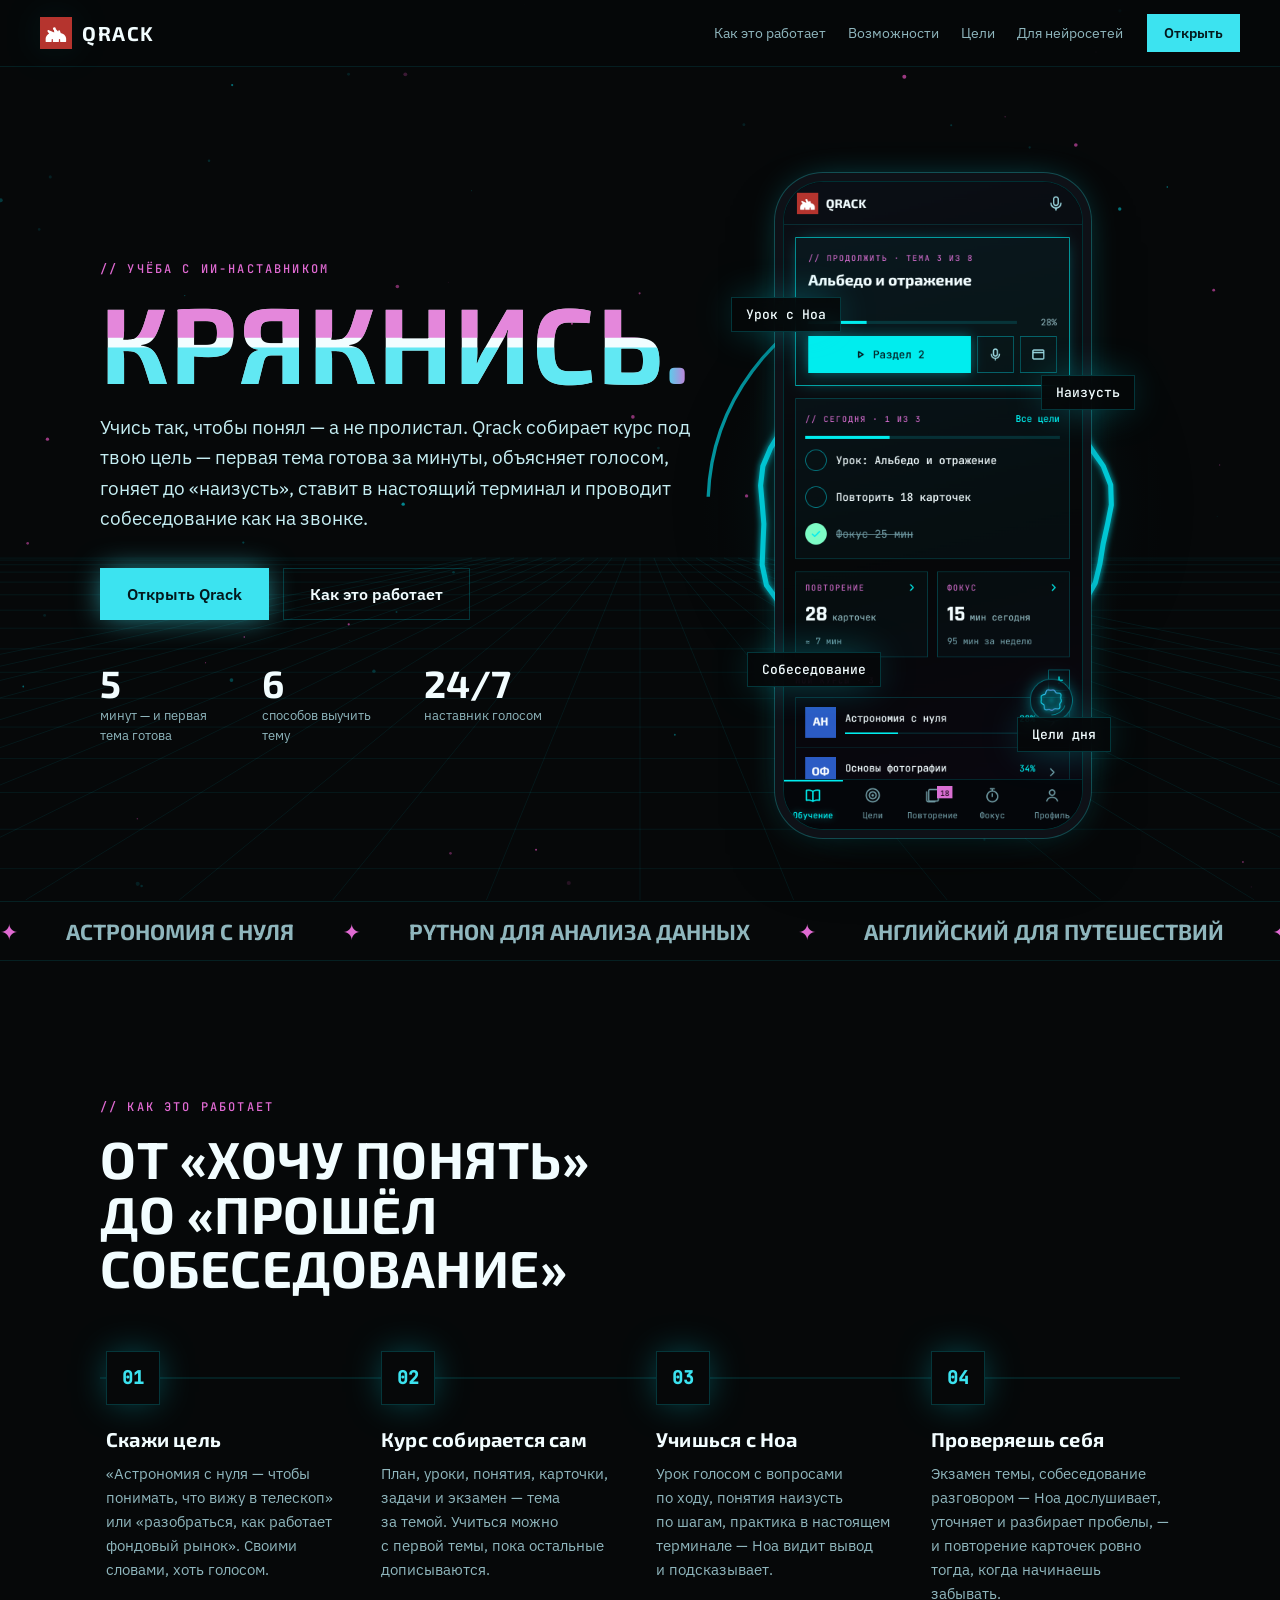
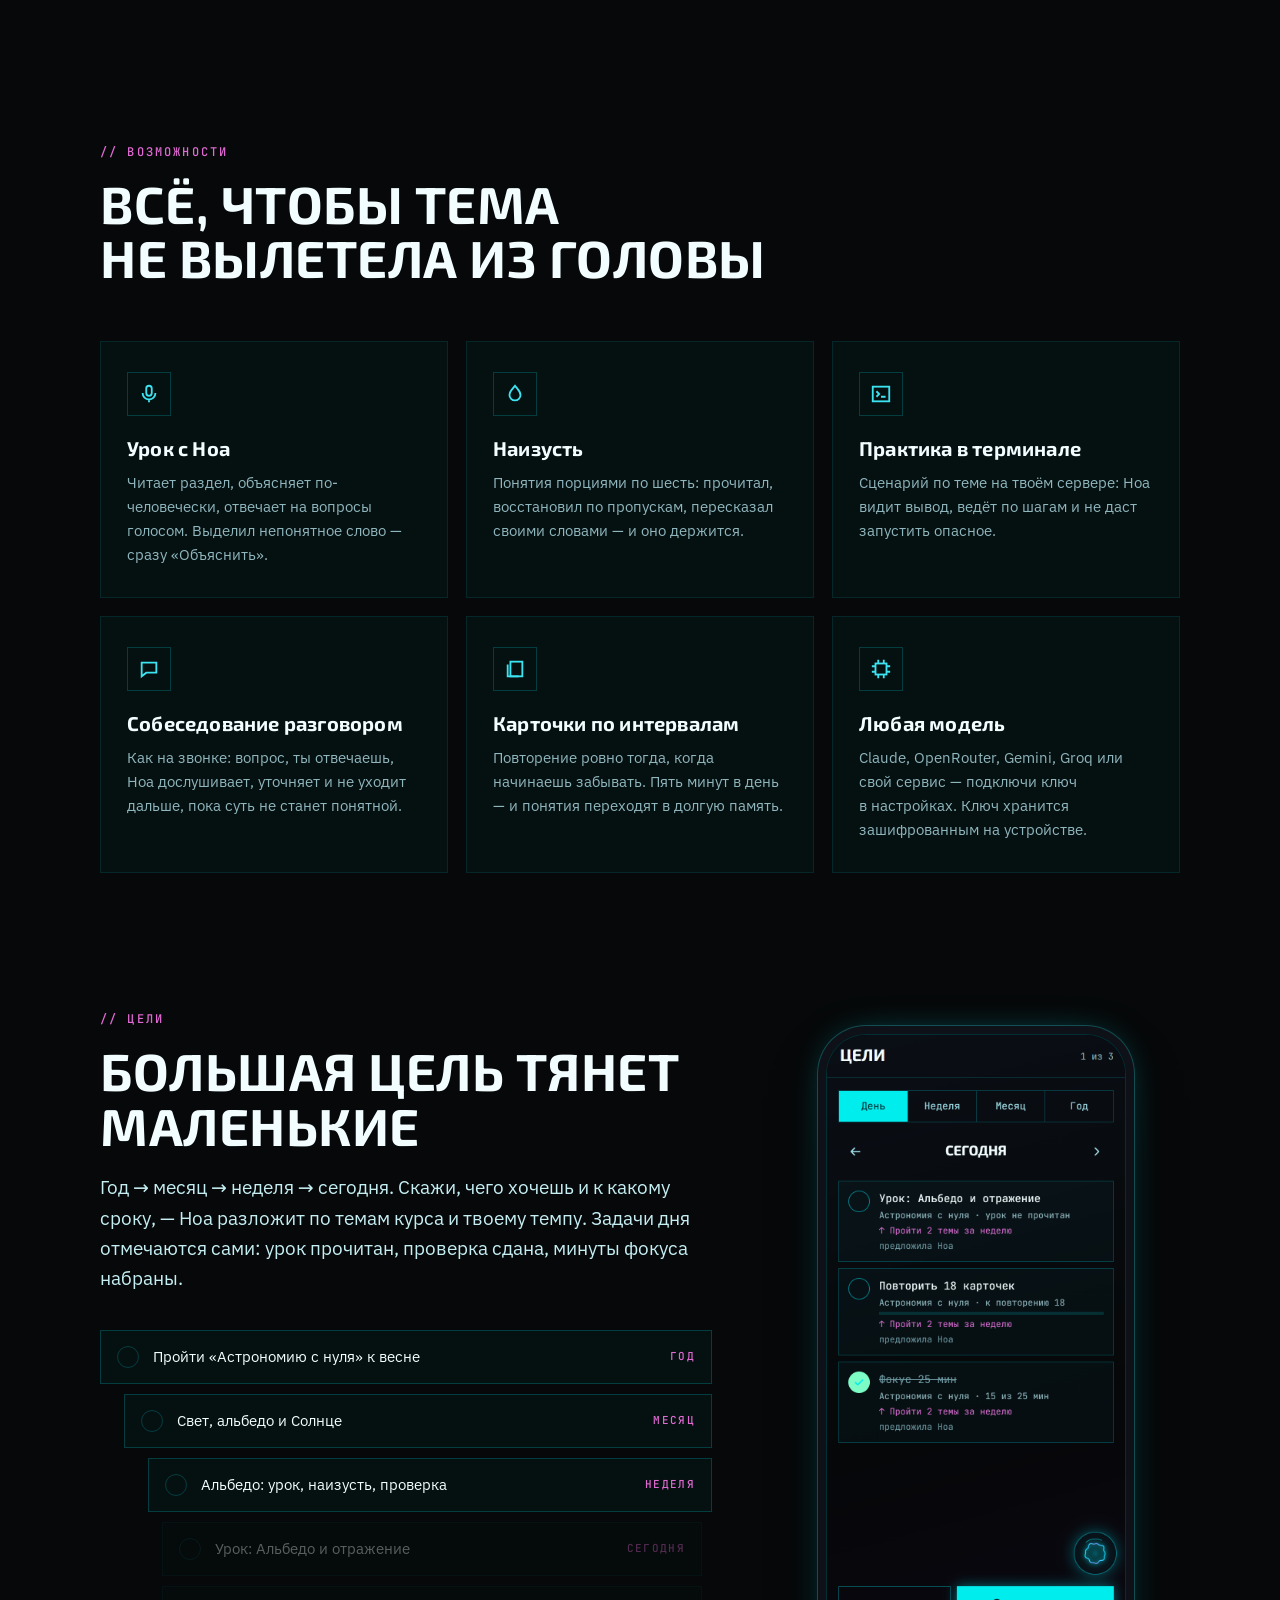
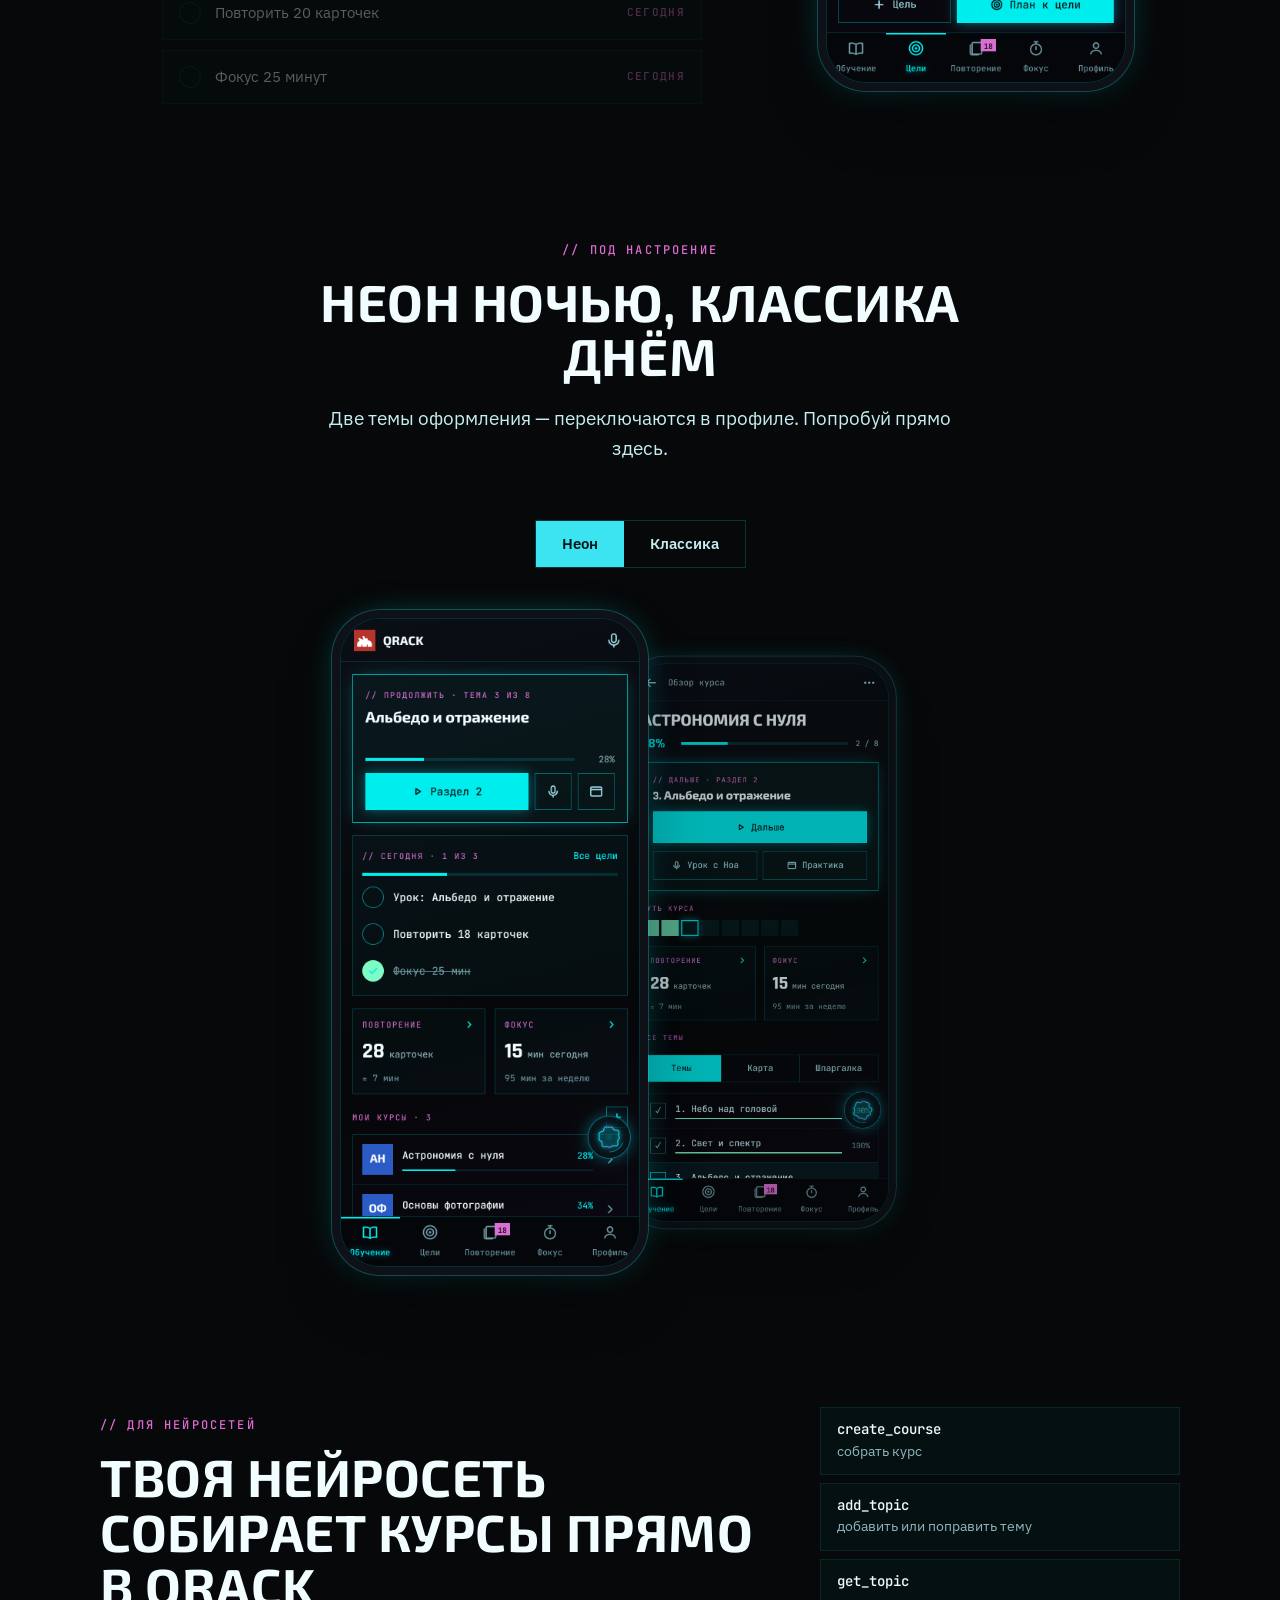
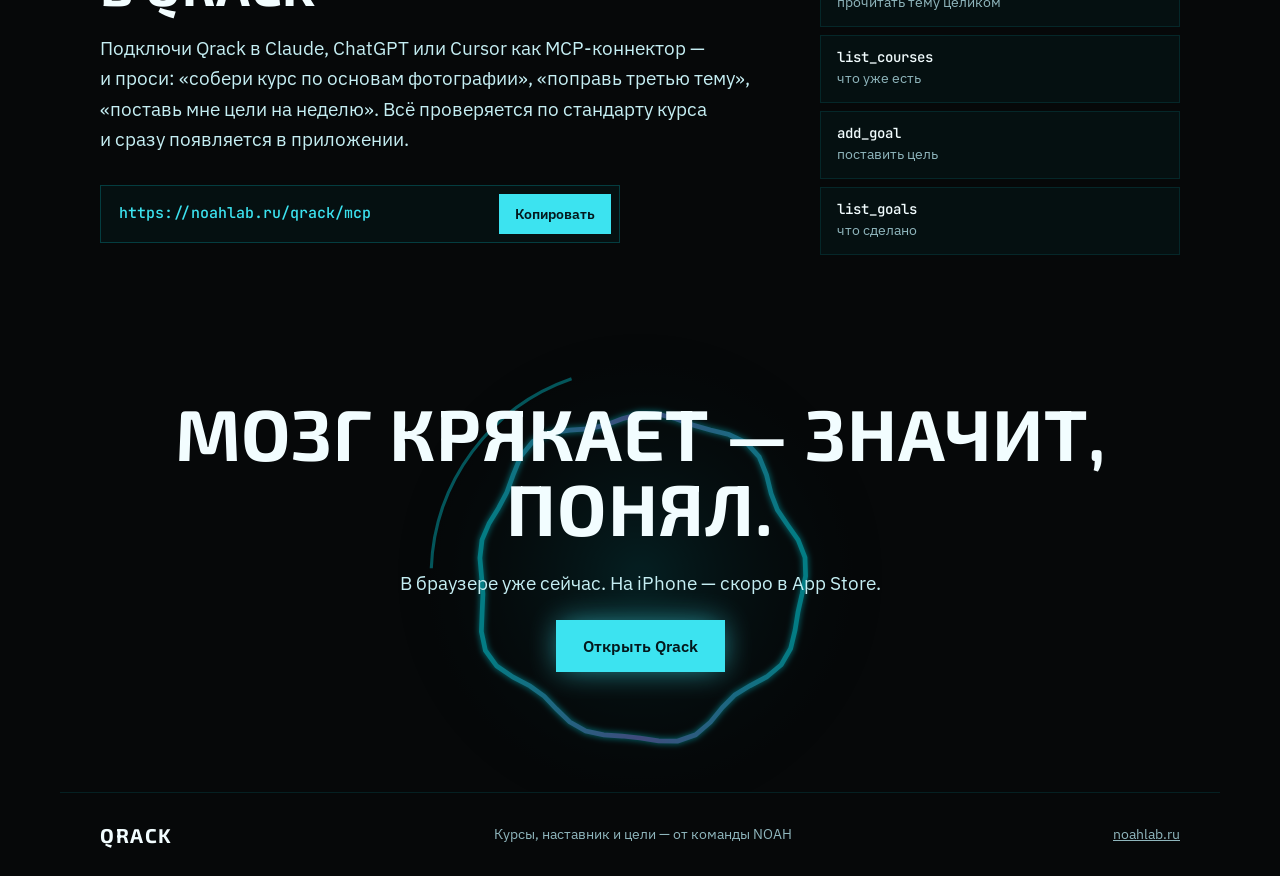
==== commit e98f9c6a: "Сайт Qrack: «Крякнись», темы на всех экранах, только выдуманные примеры Заголовок — «Крякнись». Пере" ====
--- a/site/index.html
+++ b/site/index.html
@@ -3,10 +3,10 @@
   <head>
     <meta charset="utf-8" />
     <meta name="viewport" content="width=device-width, initial-scale=1, viewport-fit=cover" />
-    <title>Qrack — крякни мозг: учись так, чтобы понял</title>
+    <title>Qrack — крякнись: учись так, чтобы понял</title>
     <meta name="description" content="Qrack собирает курс под твою цель — первая тема за минуты, — объясняет голосом, гоняет до «наизусть», ставит в настоящий терминал и проводит собеседование как на звонке. Цели на день, неделю, месяц и год." />
     <meta name="theme-color" content="#060809" />
-    <meta property="og:title" content="Qrack — крякни мозг" />
+    <meta property="og:title" content="Qrack — крякнись" />
     <meta property="og:description" content="Курс под твою цель, наставник голосом, практика, собеседование разговором и цели, которые тянут друг друга." />
     <meta property="og:image" content="media/qrack-home.png" />
     <link rel="icon" href="media/noah-mark.svg" />
@@ -35,8 +35,7 @@
         <div class="hero__text">
           <p class="label reveal">// учёба с ИИ-наставником</p>
           <h1 class="hero__title reveal">
-            <span class="glitch" data-text="Крякни">Крякни</span>
-            <span class="hero__brain">мозг.</span>
+            <span class="glitch" data-text="Крякнись">Крякнись</span><span class="hero__dot">.</span>
           </h1>
           <p class="lead reveal">
             Учись так, чтобы понял — а&nbsp;не пролистал. Qrack собирает курс под твою цель — первая тема готова за&nbsp;минуты, объясняет голосом, гоняет до&nbsp;«наизусть», ставит в&nbsp;настоящий терминал и&nbsp;проводит собеседование как на&nbsp;звонке.
@@ -55,7 +54,7 @@
         <div class="hero__stage" aria-hidden="true">
           <canvas class="ring ring--big"></canvas>
           <div class="phone tilt">
-            <img src="media/qrack-home.png" alt="" width="390" height="844" />
+            <img src="media/qrack-home.png" data-neon="media/qrack-home.png" data-classic="media/qrack-home-classic.png" alt="" width="390" height="844" />
           </div>
           <span class="orbit orbit--1">Урок с Ноа</span>
           <span class="orbit orbit--2">Наизусть</span>
@@ -67,8 +66,8 @@
       <!-- Бегущая строка -->
       <div class="ticker" aria-hidden="true">
         <div class="ticker__row">
-          <span>Kubernetes к собеседованию</span><span>Python с нуля</span><span>Английский для работы</span><span>Сети и Linux</span><span>Финансовая грамотность</span><span>История искусства</span><span>Эндуро на большом мотоцикле</span><span>Умный дом</span>
-          <span>Kubernetes к собеседованию</span><span>Python с нуля</span><span>Английский для работы</span><span>Сети и Linux</span><span>Финансовая грамотность</span><span>История искусства</span><span>Эндуро на большом мотоцикле</span><span>Умный дом</span>
+          <span>Астрономия с нуля</span><span>Python для анализа данных</span><span>Английский для путешествий</span><span>Основы фотографии</span><span>Финансовая грамотность</span><span>История искусства</span><span>Музыкальная теория</span><span>Как устроен сон</span>
+          <span>Астрономия с нуля</span><span>Python для анализа данных</span><span>Английский для путешествий</span><span>Основы фотографии</span><span>Финансовая грамотность</span><span>История искусства</span><span>Музыкальная теория</span><span>Как устроен сон</span>
         </div>
       </div>
 
@@ -82,7 +81,7 @@
           <li class="step reveal">
             <span class="step__n">01</span>
             <h3>Скажи цель</h3>
-            <p>«Kubernetes к&nbsp;собеседованию на&nbsp;DevOps» или «разобраться, как работает фондовый рынок». Своими словами, хоть голосом.</p>
+            <p>«Астрономия с&nbsp;нуля — чтобы понимать, что вижу в&nbsp;телескоп» или «разобраться, как работает фондовый рынок». Своими словами, хоть голосом.</p>
           </li>
           <li class="step reveal">
             <span class="step__n">02</span>
@@ -152,16 +151,16 @@
             Год → месяц → неделя → сегодня. Скажи, чего хочешь и&nbsp;к&nbsp;какому сроку, — Ноа разложит по&nbsp;темам курса и&nbsp;твоему темпу. Задачи дня отмечаются сами: урок прочитан, проверка сдана, минуты фокуса набраны.
           </p>
           <ul class="cascade" aria-label="Как цели тянут друг друга">
-            <li class="cascade__row" data-level="0"><span class="tick"></span>Пройти курс DevOps к&nbsp;декабрю <em>год</em></li>
-            <li class="cascade__row" data-level="1"><span class="tick"></span>Темы 7–10: Docker и&nbsp;Kubernetes <em>ноябрь</em></li>
-            <li class="cascade__row" data-level="2"><span class="tick"></span>Docker: урок, проверка, практика <em>неделя</em></li>
-            <li class="cascade__row" data-level="3"><span class="tick"></span>Урок: Docker <em>сегодня</em></li>
+            <li class="cascade__row" data-level="0"><span class="tick"></span>Пройти «Астрономию с&nbsp;нуля» к&nbsp;весне <em>год</em></li>
+            <li class="cascade__row" data-level="1"><span class="tick"></span>Свет, альбедо и&nbsp;Солнце <em>месяц</em></li>
+            <li class="cascade__row" data-level="2"><span class="tick"></span>Альбедо: урок, наизусть, проверка <em>неделя</em></li>
+            <li class="cascade__row" data-level="3"><span class="tick"></span>Урок: Альбедо и&nbsp;отражение <em>сегодня</em></li>
             <li class="cascade__row" data-level="3"><span class="tick"></span>Повторить 20 карточек <em>сегодня</em></li>
             <li class="cascade__row" data-level="3"><span class="tick"></span>Фокус 25 минут <em>сегодня</em></li>
           </ul>
         </div>
         <div class="phone phone--side tilt reveal" aria-hidden="true">
-          <img src="media/qrack-goals.png" alt="" width="390" height="844" loading="lazy" />
+          <img src="media/qrack-goals.png" data-neon="media/qrack-goals.png" data-classic="media/qrack-goals-classic.png" alt="" width="390" height="844" loading="lazy" />
         </div>
       </section>
 
@@ -177,8 +176,8 @@
           <button class="look" data-look="classic" type="button">Классика</button>
         </div>
         <div class="looks__phones reveal">
-          <div class="phone tilt"><img class="looks__img" src="media/qrack-home.png" data-neon="media/qrack-home.png" data-classic="media/qrack-classic.png" alt="" width="390" height="844" loading="lazy" /></div>
-          <div class="phone tilt phone--back"><img src="media/qrack-course.png" alt="" width="390" height="844" loading="lazy" /></div>
+          <div class="phone tilt"><img src="media/qrack-home.png" data-neon="media/qrack-home.png" data-classic="media/qrack-home-classic.png" alt="" width="390" height="844" loading="lazy" /></div>
+          <div class="phone tilt phone--back"><img src="media/qrack-course.png" data-neon="media/qrack-course.png" data-classic="media/qrack-course-classic.png" alt="" width="390" height="844" loading="lazy" /></div>
         </div>
       </section>
 
@@ -188,7 +187,7 @@
           <p class="label">// для нейросетей</p>
           <h2>Твоя нейросеть собирает курсы прямо в&nbsp;Qrack</h2>
           <p class="lead">
-            Подключи Qrack в&nbsp;Claude, ChatGPT или Cursor как MCP-коннектор — и&nbsp;проси: «собери курс по&nbsp;Terraform», «поправь третью тему», «поставь мне цели на&nbsp;неделю». Всё проверяется по&nbsp;стандарту курса и&nbsp;сразу появляется в&nbsp;приложении.
+            Подключи Qrack в&nbsp;Claude, ChatGPT или Cursor как MCP-коннектор — и&nbsp;проси: «собери курс по&nbsp;основам фотографии», «поправь третью тему», «поставь мне цели на&nbsp;неделю». Всё проверяется по&nbsp;стандарту курса и&nbsp;сразу появляется в&nbsp;приложении.
           </p>
           <div class="code reveal">
             <code class="code__url">https://noahlab.ru/qrack/mcp</code>
--- a/site/style.css
+++ b/site/style.css
@@ -123,9 +123,9 @@
   display: grid; grid-template-columns: 1.1fr 0.9fr; gap: 40px; align-items: center;
   min-height: calc(100vh - 66px);
 }
-.hero__title { font-size: clamp(56px, 9.5vw, 128px); text-transform: uppercase; line-height: 0.92; }
-.hero__brain {
-  display: block;
+.hero__title { font-size: clamp(52px, 8.4vw, 112px); text-transform: uppercase; line-height: 0.92; white-space: nowrap; }
+/* Точка — переливом акцента: «крякнись» и точка, без «мозга». */
+.hero__dot {
   background: linear-gradient(90deg, var(--accent), var(--label), var(--accent));
   background-size: 200% 100%;
   -webkit-background-clip: text; background-clip: text; color: transparent;
@@ -305,3 +305,12 @@
   *, *::before, *::after { animation: none !important; transition: none !important; }
   .reveal { opacity: 1; transform: none; }
 }
+
+/* Текстовые страницы (политика конфиденциальности). */
+.doc { max-width: 760px; margin: 0 auto; padding: 60px var(--gutter) 80px; }
+.doc h1 { font-size: clamp(34px, 5vw, 56px); text-transform: uppercase; }
+.doc h2 { font-size: 22px; margin: 42px 0 12px; text-transform: none; }
+.doc p, .doc li { color: var(--t2); }
+.doc ul { padding-left: 20px; display: flex; flex-direction: column; gap: 10px; }
+.doc b { color: var(--t1); }
+.doc__date { color: var(--t3); font-size: 14px; }
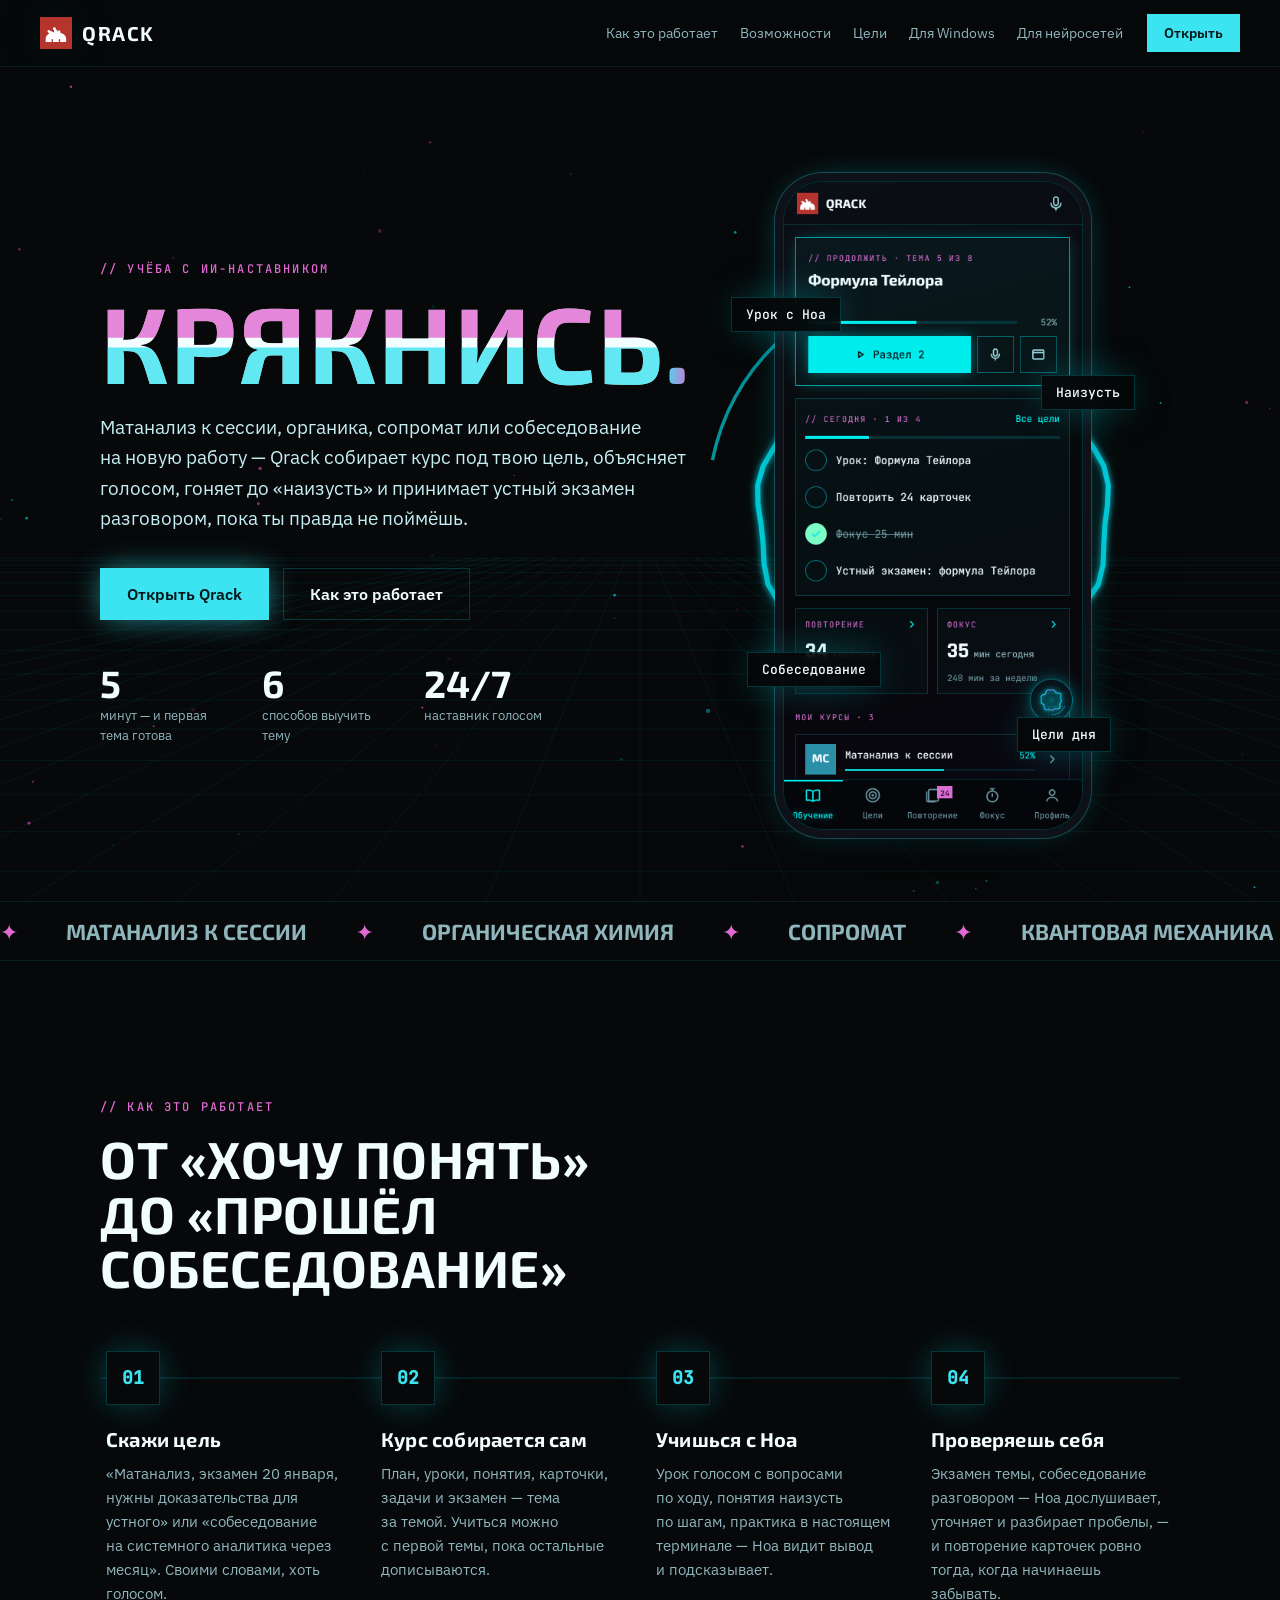
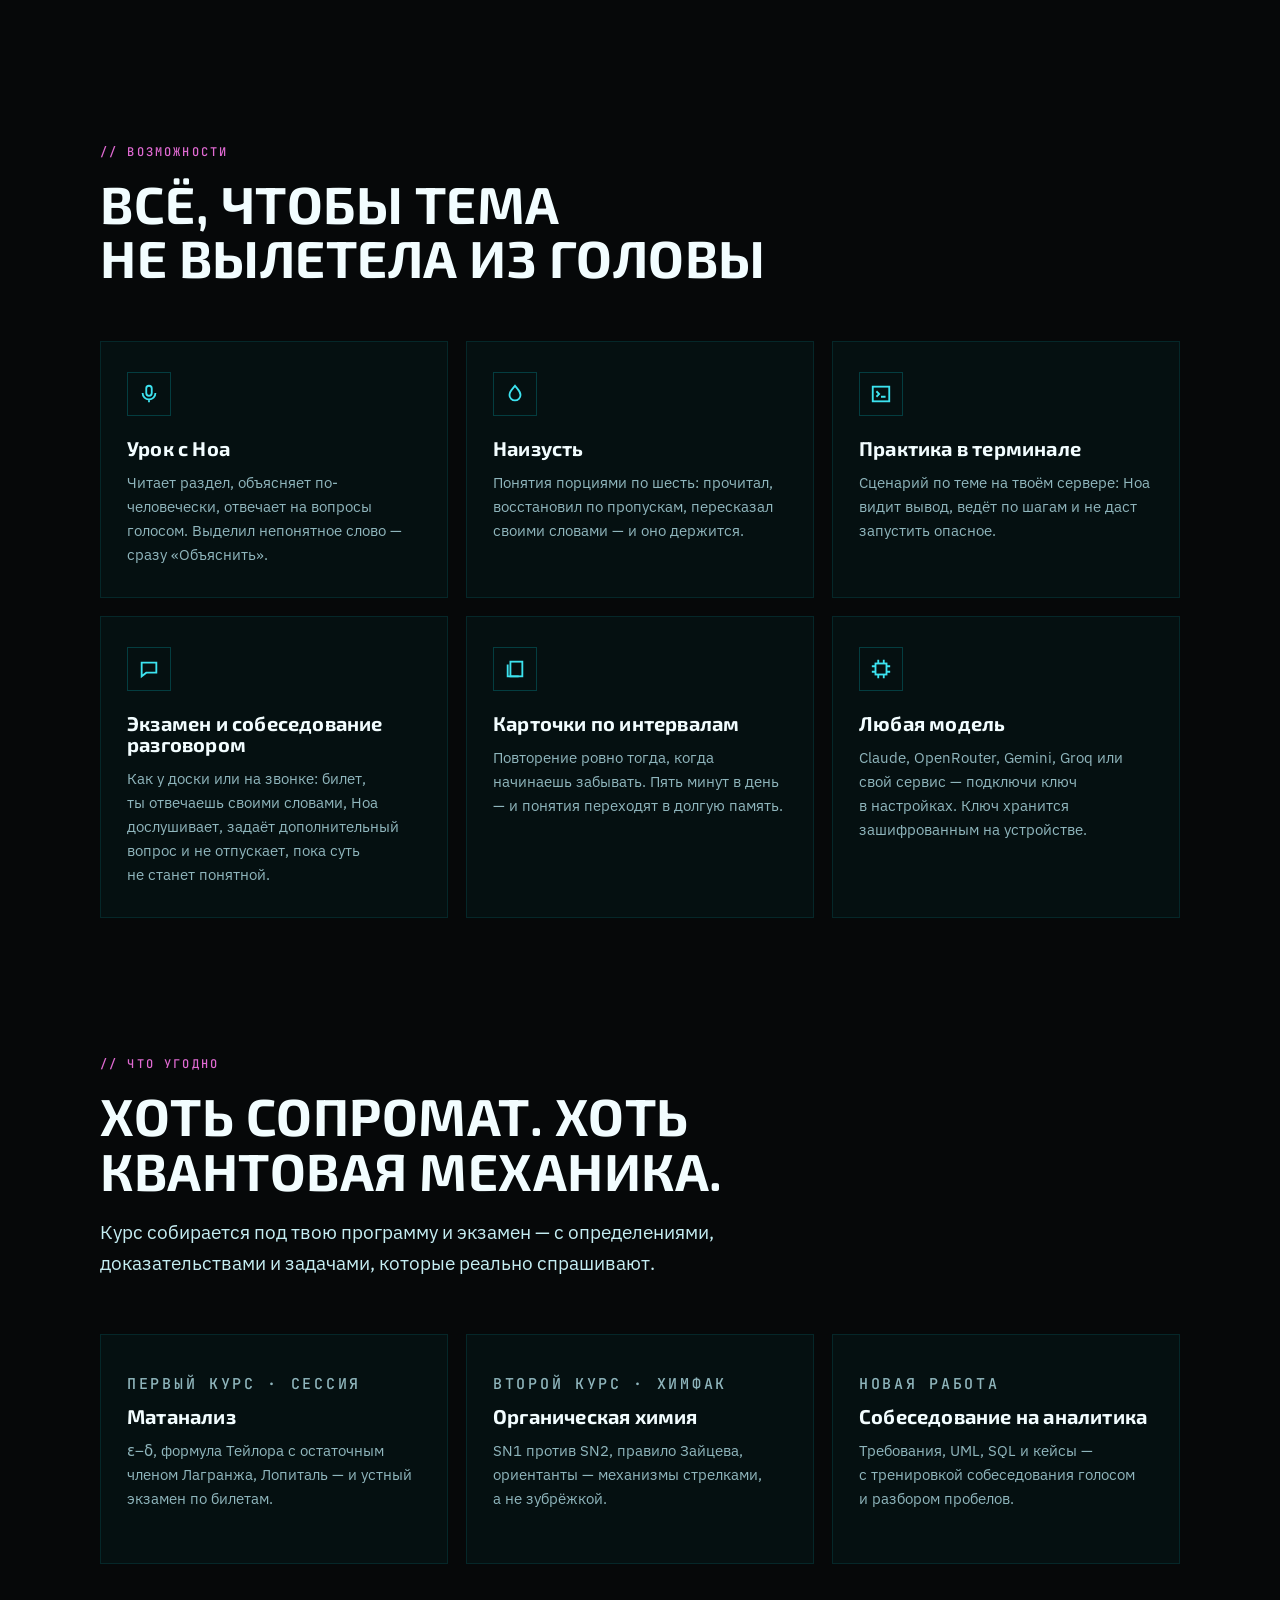
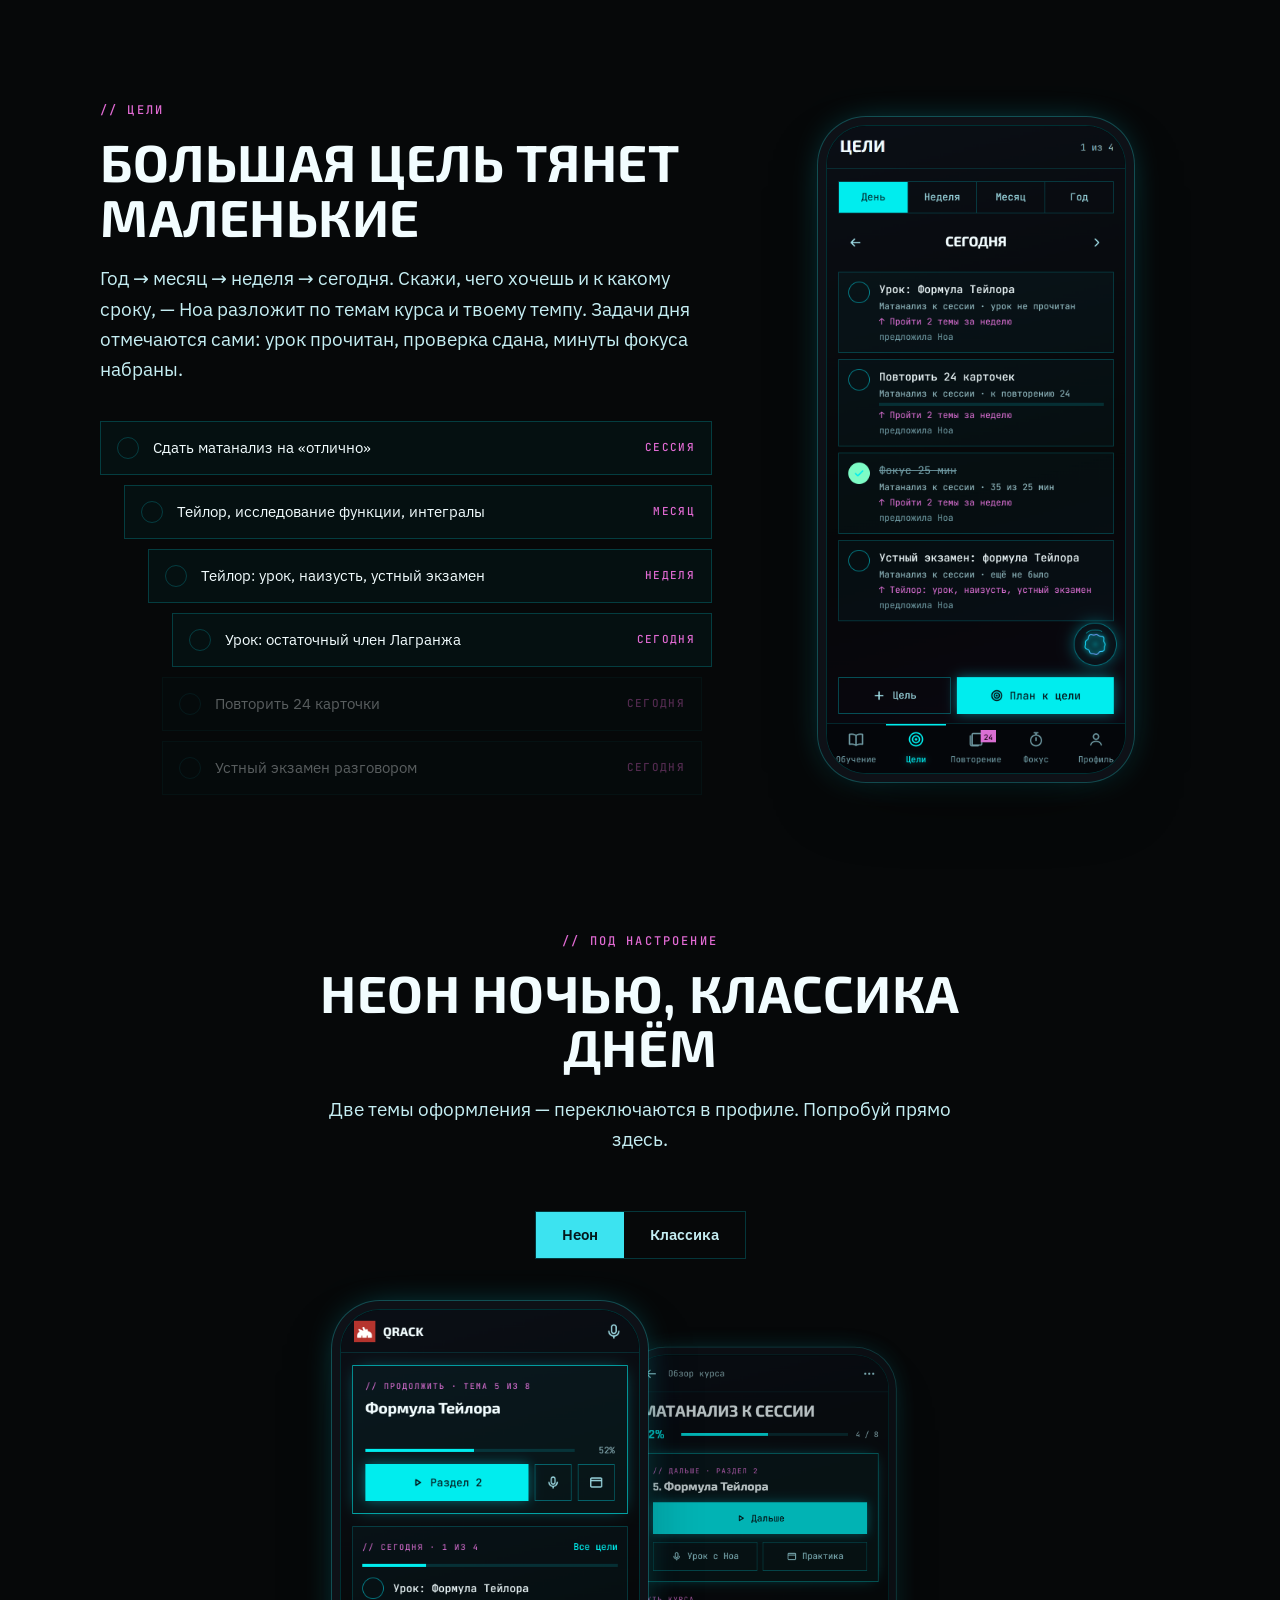
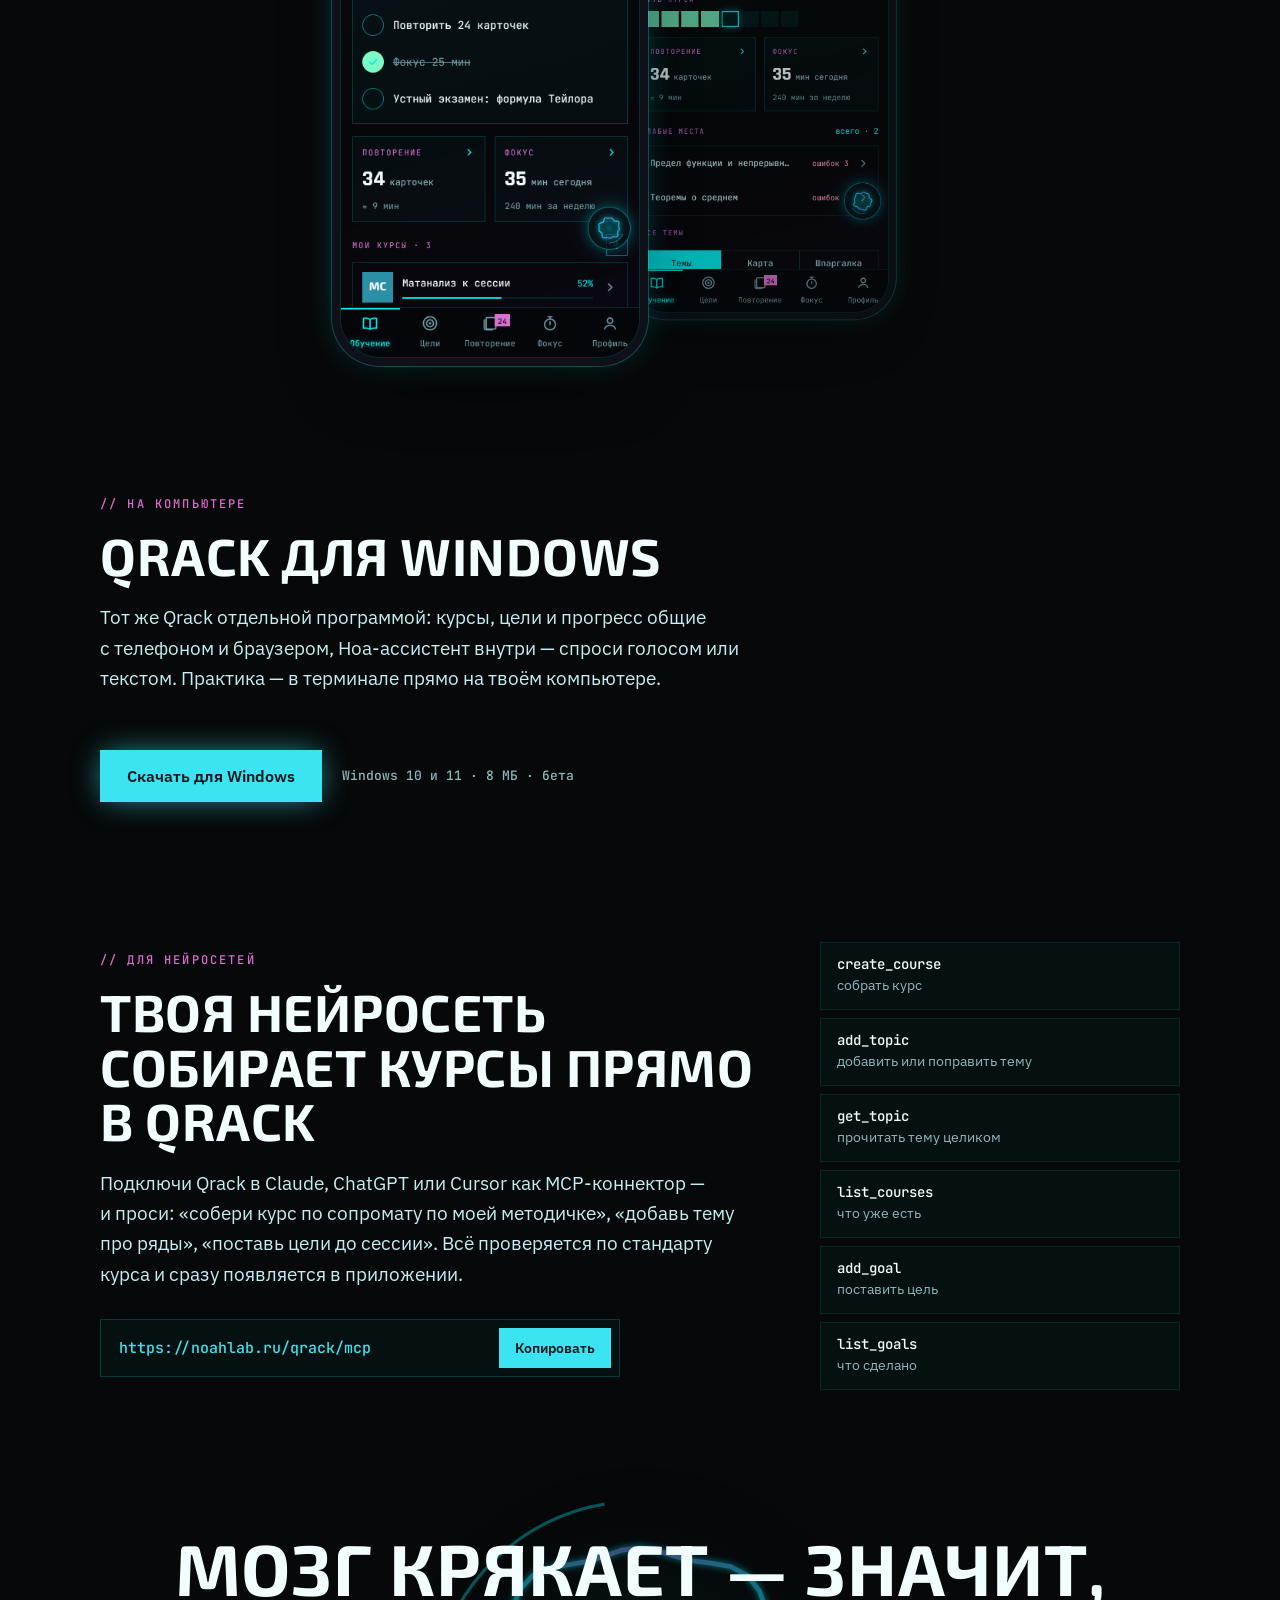
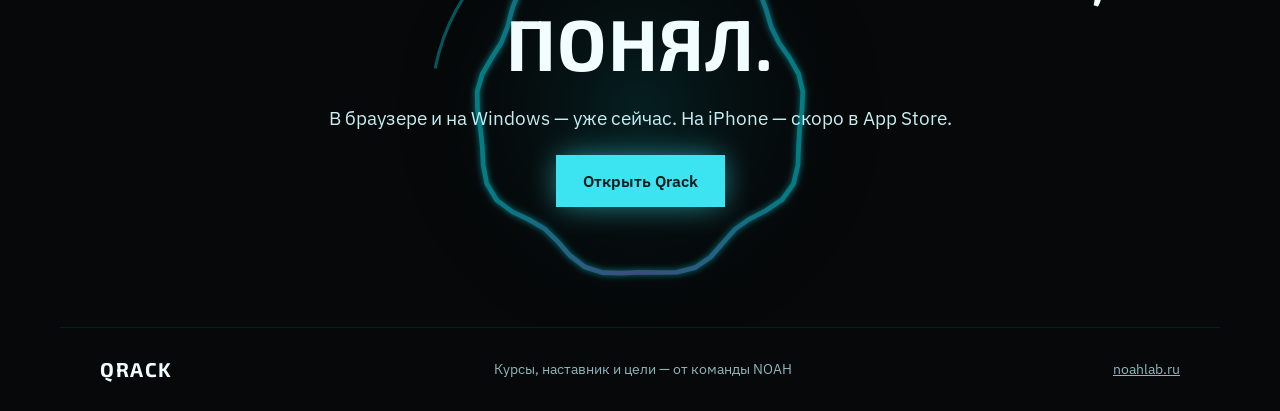
==== commit eaec323b: "Сайт: примеры на сложных предметах и Qrack для Windows Матанализ, органика и собеседование вместо ас" ====
--- a/site/index.html
+++ b/site/index.html
@@ -24,6 +24,7 @@
         <a href="#how">Как это работает</a>
         <a href="#features">Возможности</a>
         <a href="#goals">Цели</a>
+        <a href="#desktop">Для Windows</a>
         <a href="#mcp">Для нейросетей</a>
       </nav>
       <a class="btn btn--small" href="app/">Открыть</a>
@@ -38,7 +39,7 @@
             <span class="glitch" data-text="Крякнись">Крякнись</span><span class="hero__dot">.</span>
           </h1>
           <p class="lead reveal">
-            Учись так, чтобы понял — а&nbsp;не пролистал. Qrack собирает курс под твою цель — первая тема готова за&nbsp;минуты, объясняет голосом, гоняет до&nbsp;«наизусть», ставит в&nbsp;настоящий терминал и&nbsp;проводит собеседование как на&nbsp;звонке.
+            Матанализ к&nbsp;сессии, органика, сопромат или собеседование на&nbsp;новую работу — Qrack собирает курс под твою цель, объясняет голосом, гоняет до&nbsp;«наизусть» и&nbsp;принимает устный экзамен разговором, пока ты&nbsp;правда не&nbsp;поймёшь.
           </p>
           <div class="hero__actions reveal">
             <a class="btn btn--glow" href="app/">Открыть Qrack</a>
@@ -66,8 +67,8 @@
       <!-- Бегущая строка -->
       <div class="ticker" aria-hidden="true">
         <div class="ticker__row">
-          <span>Астрономия с нуля</span><span>Python для анализа данных</span><span>Английский для путешествий</span><span>Основы фотографии</span><span>Финансовая грамотность</span><span>История искусства</span><span>Музыкальная теория</span><span>Как устроен сон</span>
-          <span>Астрономия с нуля</span><span>Python для анализа данных</span><span>Английский для путешествий</span><span>Основы фотографии</span><span>Финансовая грамотность</span><span>История искусства</span><span>Музыкальная теория</span><span>Как устроен сон</span>
+          <span>Матанализ к сессии</span><span>Органическая химия</span><span>Сопромат</span><span>Квантовая механика</span><span>Теория вероятностей</span><span>Римское право</span><span>Анатомия</span><span>IELTS 7.0</span><span>Собеседование на аналитика</span><span>Микроэкономика</span>
+          <span>Матанализ к сессии</span><span>Органическая химия</span><span>Сопромат</span><span>Квантовая механика</span><span>Теория вероятностей</span><span>Римское право</span><span>Анатомия</span><span>IELTS 7.0</span><span>Собеседование на аналитика</span><span>Микроэкономика</span>
         </div>
       </div>
 
@@ -81,7 +82,7 @@
           <li class="step reveal">
             <span class="step__n">01</span>
             <h3>Скажи цель</h3>
-            <p>«Астрономия с&nbsp;нуля — чтобы понимать, что вижу в&nbsp;телескоп» или «разобраться, как работает фондовый рынок». Своими словами, хоть голосом.</p>
+            <p>«Матанализ, экзамен 20&nbsp;января, нужны доказательства для устного» или «собеседование на&nbsp;системного аналитика через месяц». Своими словами, хоть голосом.</p>
           </li>
           <li class="step reveal">
             <span class="step__n">02</span>
@@ -126,8 +127,8 @@
           </article>
           <article class="card reveal">
             <span class="card__icon card__icon--talk"></span>
-            <h3>Собеседование разговором</h3>
-            <p>Как на&nbsp;звонке: вопрос, ты&nbsp;отвечаешь, Ноа дослушивает, уточняет и&nbsp;не&nbsp;уходит дальше, пока суть не&nbsp;станет понятной.</p>
+            <h3>Экзамен и собеседование разговором</h3>
+            <p>Как у&nbsp;доски или на&nbsp;звонке: билет, ты&nbsp;отвечаешь своими словами, Ноа дослушивает, задаёт дополнительный вопрос и&nbsp;не&nbsp;отпускает, пока суть не&nbsp;станет понятной.</p>
           </article>
           <article class="card reveal">
             <span class="card__icon card__icon--cards"></span>
@@ -138,6 +139,32 @@
             <span class="card__icon card__icon--model"></span>
             <h3>Любая модель</h3>
             <p>Claude, OpenRouter, Gemini, Groq или свой сервис — подключи ключ в&nbsp;настройках. Ключ хранится зашифрованным на&nbsp;устройстве.</p>
+          </article>
+        </div>
+      </section>
+
+      <!-- Что угодно -->
+      <section class="anything">
+        <div class="section__head reveal">
+          <p class="label">// что угодно</p>
+          <h2>Хоть сопромат. Хоть квантовая механика.</h2>
+          <p class="lead">Курс собирается под твою программу и&nbsp;экзамен — с&nbsp;определениями, доказательствами и&nbsp;задачами, которые реально спрашивают.</p>
+        </div>
+        <div class="grid">
+          <article class="card reveal">
+            <p class="label">первый курс · сессия</p>
+            <h3>Матанализ</h3>
+            <p>ε–δ, формула Тейлора с&nbsp;остаточным членом Лагранжа, Лопиталь — и&nbsp;устный экзамен по&nbsp;билетам.</p>
+          </article>
+          <article class="card reveal">
+            <p class="label">второй курс · химфак</p>
+            <h3>Органическая химия</h3>
+            <p>SN1 против SN2, правило Зайцева, ориентанты — механизмы стрелками, а&nbsp;не зубрёжкой.</p>
+          </article>
+          <article class="card reveal">
+            <p class="label">новая работа</p>
+            <h3>Собеседование на&nbsp;аналитика</h3>
+            <p>Требования, UML, SQL и&nbsp;кейсы — с&nbsp;тренировкой собеседования голосом и&nbsp;разбором пробелов.</p>
           </article>
         </div>
       </section>
@@ -151,12 +178,12 @@
             Год → месяц → неделя → сегодня. Скажи, чего хочешь и&nbsp;к&nbsp;какому сроку, — Ноа разложит по&nbsp;темам курса и&nbsp;твоему темпу. Задачи дня отмечаются сами: урок прочитан, проверка сдана, минуты фокуса набраны.
           </p>
           <ul class="cascade" aria-label="Как цели тянут друг друга">
-            <li class="cascade__row" data-level="0"><span class="tick"></span>Пройти «Астрономию с&nbsp;нуля» к&nbsp;весне <em>год</em></li>
-            <li class="cascade__row" data-level="1"><span class="tick"></span>Свет, альбедо и&nbsp;Солнце <em>месяц</em></li>
-            <li class="cascade__row" data-level="2"><span class="tick"></span>Альбедо: урок, наизусть, проверка <em>неделя</em></li>
-            <li class="cascade__row" data-level="3"><span class="tick"></span>Урок: Альбедо и&nbsp;отражение <em>сегодня</em></li>
-            <li class="cascade__row" data-level="3"><span class="tick"></span>Повторить 20 карточек <em>сегодня</em></li>
-            <li class="cascade__row" data-level="3"><span class="tick"></span>Фокус 25 минут <em>сегодня</em></li>
+            <li class="cascade__row" data-level="0"><span class="tick"></span>Сдать матанализ на&nbsp;«отлично» <em>сессия</em></li>
+            <li class="cascade__row" data-level="1"><span class="tick"></span>Тейлор, исследование функции, интегралы <em>месяц</em></li>
+            <li class="cascade__row" data-level="2"><span class="tick"></span>Тейлор: урок, наизусть, устный экзамен <em>неделя</em></li>
+            <li class="cascade__row" data-level="3"><span class="tick"></span>Урок: остаточный член Лагранжа <em>сегодня</em></li>
+            <li class="cascade__row" data-level="3"><span class="tick"></span>Повторить 24 карточки <em>сегодня</em></li>
+            <li class="cascade__row" data-level="3"><span class="tick"></span>Устный экзамен разговором <em>сегодня</em></li>
           </ul>
         </div>
         <div class="phone phone--side tilt reveal" aria-hidden="true">
@@ -178,6 +205,19 @@
         <div class="looks__phones reveal">
           <div class="phone tilt"><img src="media/qrack-home.png" data-neon="media/qrack-home.png" data-classic="media/qrack-home-classic.png" alt="" width="390" height="844" loading="lazy" /></div>
           <div class="phone tilt phone--back"><img src="media/qrack-course.png" data-neon="media/qrack-course.png" data-classic="media/qrack-course-classic.png" alt="" width="390" height="844" loading="lazy" /></div>
+        </div>
+      </section>
+
+      <!-- Компьютер -->
+      <section class="desktop" id="desktop">
+        <div class="section__head reveal">
+          <p class="label">// на компьютере</p>
+          <h2>Qrack для Windows</h2>
+          <p class="lead">Тот же Qrack отдельной программой: курсы, цели и&nbsp;прогресс общие с&nbsp;телефоном и&nbsp;браузером, Ноа-ассистент внутри — спроси голосом или текстом. Практика — в&nbsp;терминале прямо на&nbsp;твоём компьютере.</p>
+        </div>
+        <div class="desktop__row reveal">
+          <a class="btn btn--glow" href="https://github.com/faafaafuu/noah-learn/releases/latest/download/Qrack-setup.exe">Скачать для Windows</a>
+          <span class="desktop__note">Windows 10 и&nbsp;11 · 8&nbsp;МБ · бета</span>
         </div>
       </section>
 
@@ -187,7 +227,7 @@
           <p class="label">// для нейросетей</p>
           <h2>Твоя нейросеть собирает курсы прямо в&nbsp;Qrack</h2>
           <p class="lead">
-            Подключи Qrack в&nbsp;Claude, ChatGPT или Cursor как MCP-коннектор — и&nbsp;проси: «собери курс по&nbsp;основам фотографии», «поправь третью тему», «поставь мне цели на&nbsp;неделю». Всё проверяется по&nbsp;стандарту курса и&nbsp;сразу появляется в&nbsp;приложении.
+            Подключи Qrack в&nbsp;Claude, ChatGPT или Cursor как MCP-коннектор — и&nbsp;проси: «собери курс по&nbsp;сопромату по&nbsp;моей методичке», «добавь тему про ряды», «поставь цели до&nbsp;сессии». Всё проверяется по&nbsp;стандарту курса и&nbsp;сразу появляется в&nbsp;приложении.
           </p>
           <div class="code reveal">
             <code class="code__url">https://noahlab.ru/qrack/mcp</code>
@@ -208,7 +248,7 @@
       <section class="final reveal">
         <canvas class="ring ring--final" aria-hidden="true"></canvas>
         <h2>Мозг крякает — значит, понял.</h2>
-        <p class="lead">В браузере уже сейчас. На&nbsp;iPhone — скоро в&nbsp;App Store.</p>
+        <p class="lead">В браузере и&nbsp;на&nbsp;Windows — уже сейчас. На&nbsp;iPhone — скоро в&nbsp;App Store.</p>
         <a class="btn btn--glow" href="app/">Открыть Qrack</a>
       </section>
     </main>
--- a/site/style.css
+++ b/site/style.css
@@ -188,7 +188,7 @@
 
 /* ── Разделы ── */
 section { position: relative; }
-.how, .features, .goals, .looks, .mcp, .final { max-width: var(--wrap); margin: 0 auto; padding: clamp(80px, 11vw, 140px) var(--gutter) 0; }
+.how, .features, .anything, .goals, .looks, .desktop, .mcp, .final { max-width: var(--wrap); margin: 0 auto; padding: clamp(80px, 11vw, 140px) var(--gutter) 0; }
 .section__head { max-width: 760px; margin-bottom: 56px; }
 
 /* Как это работает — шаги, линия дорастает при прокрутке. */
@@ -314,3 +314,9 @@
 .doc ul { padding-left: 20px; display: flex; flex-direction: column; gap: 10px; }
 .doc b { color: var(--t1); }
 .doc__date { color: var(--t3); font-size: 14px; }
+
+/* Что угодно — подпись предмета в карточке. */
+.anything .card .label { margin-bottom: 14px; }
+/* Программа для компьютера. */
+.desktop__row { display: flex; align-items: center; gap: 20px; flex-wrap: wrap; }
+.desktop__note { font: 500 13px/1 var(--mono); color: var(--t3); }
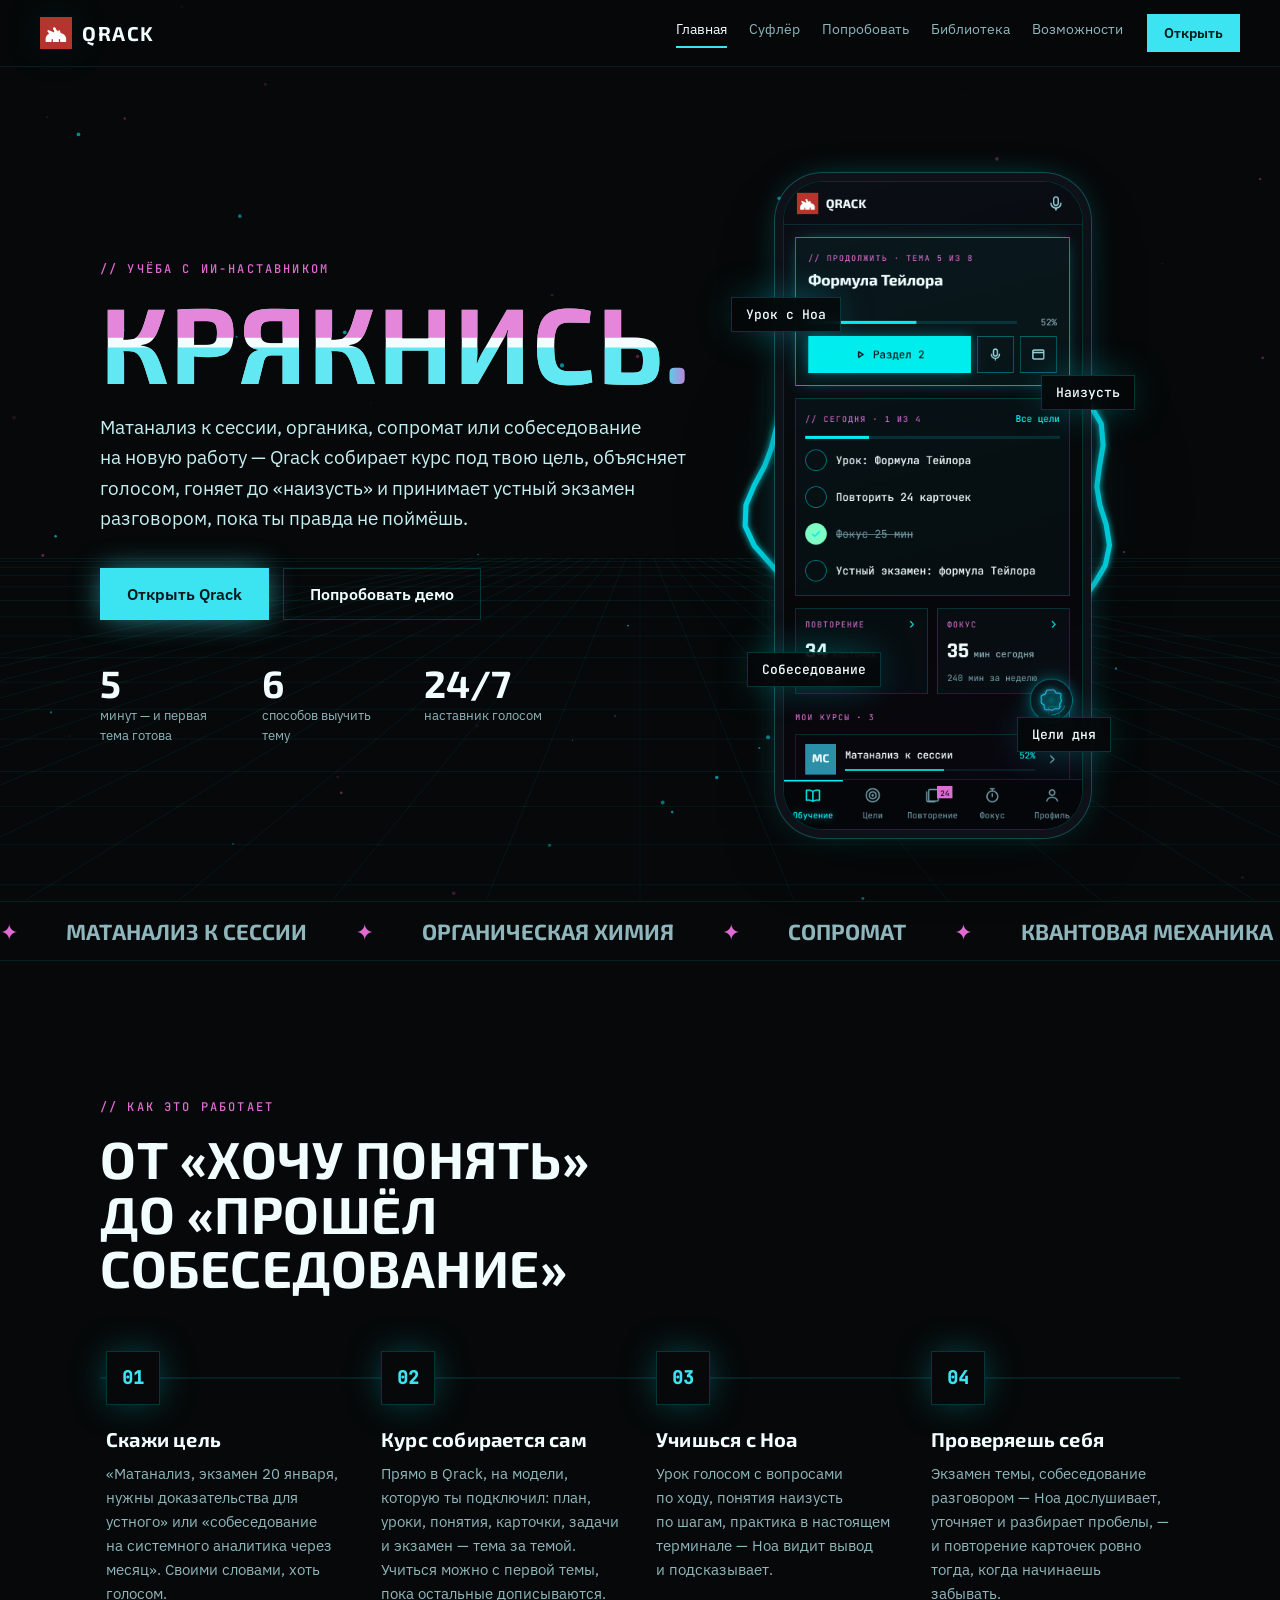
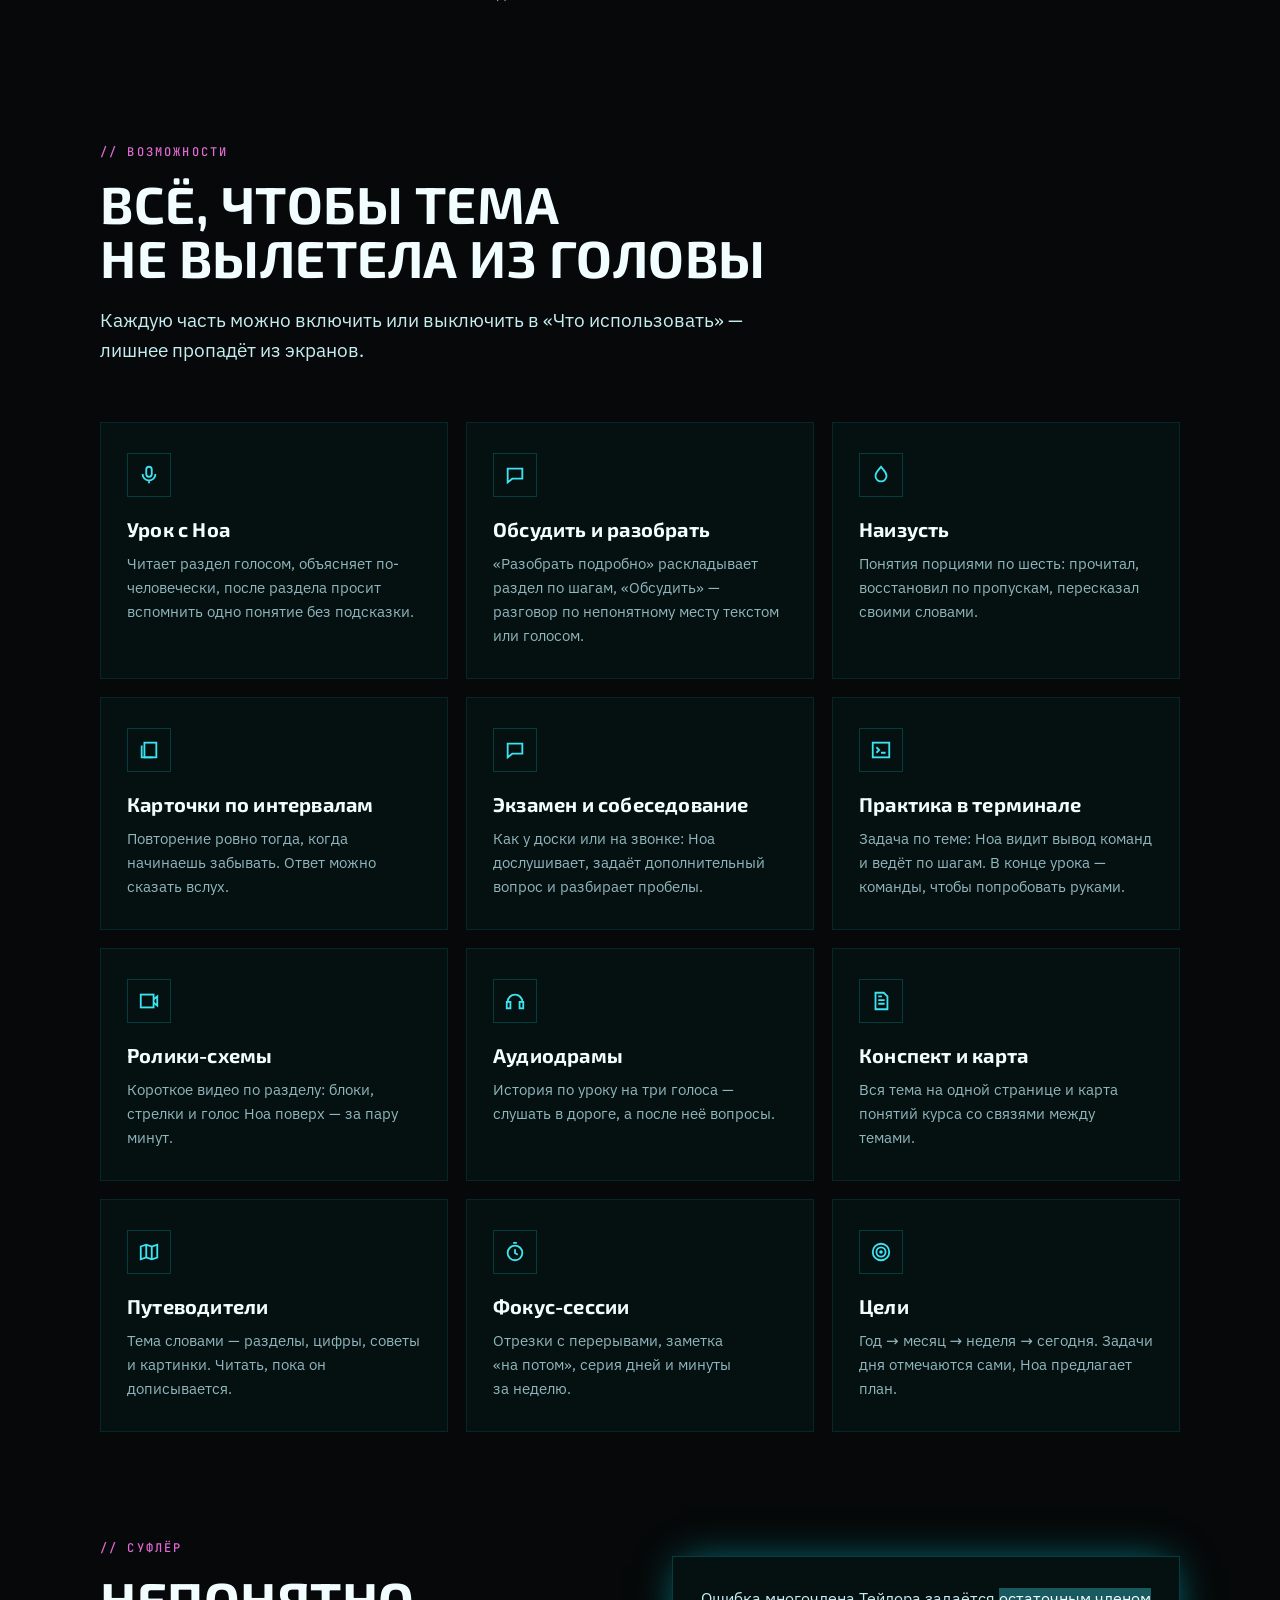
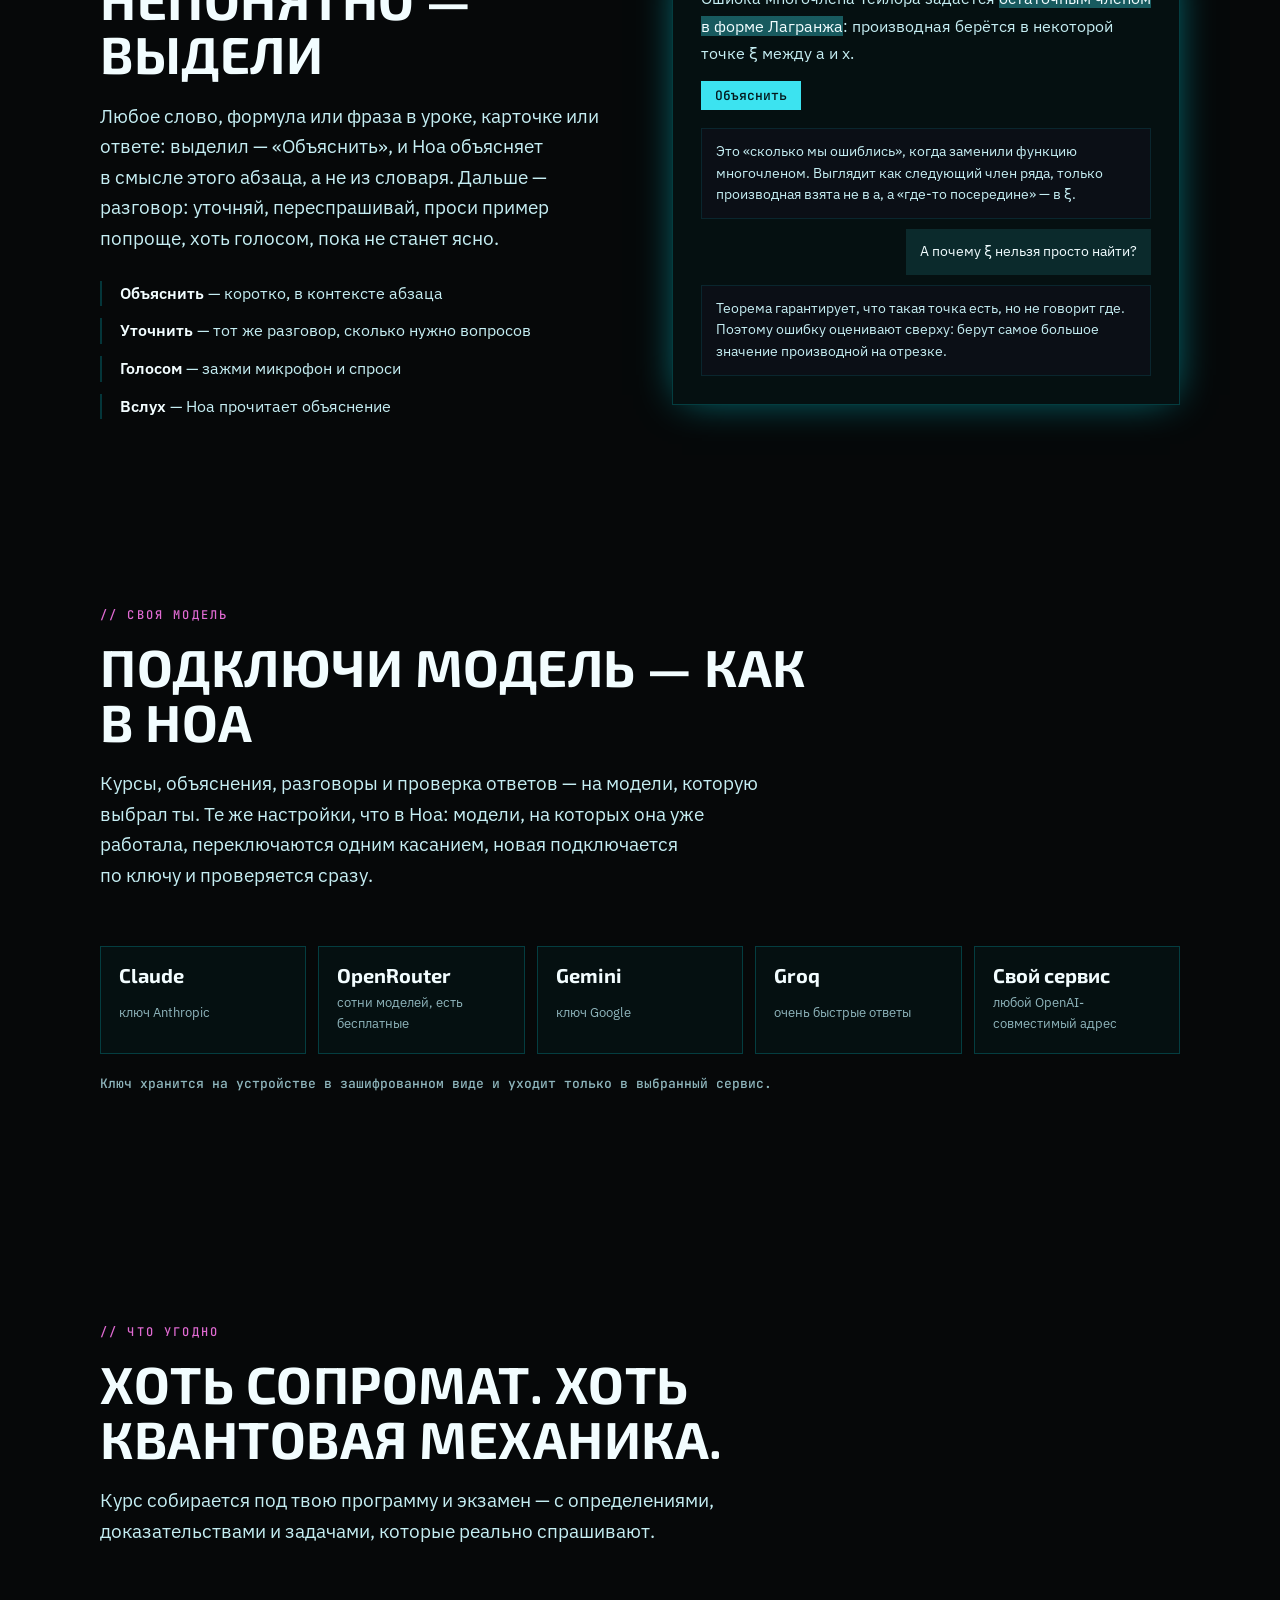
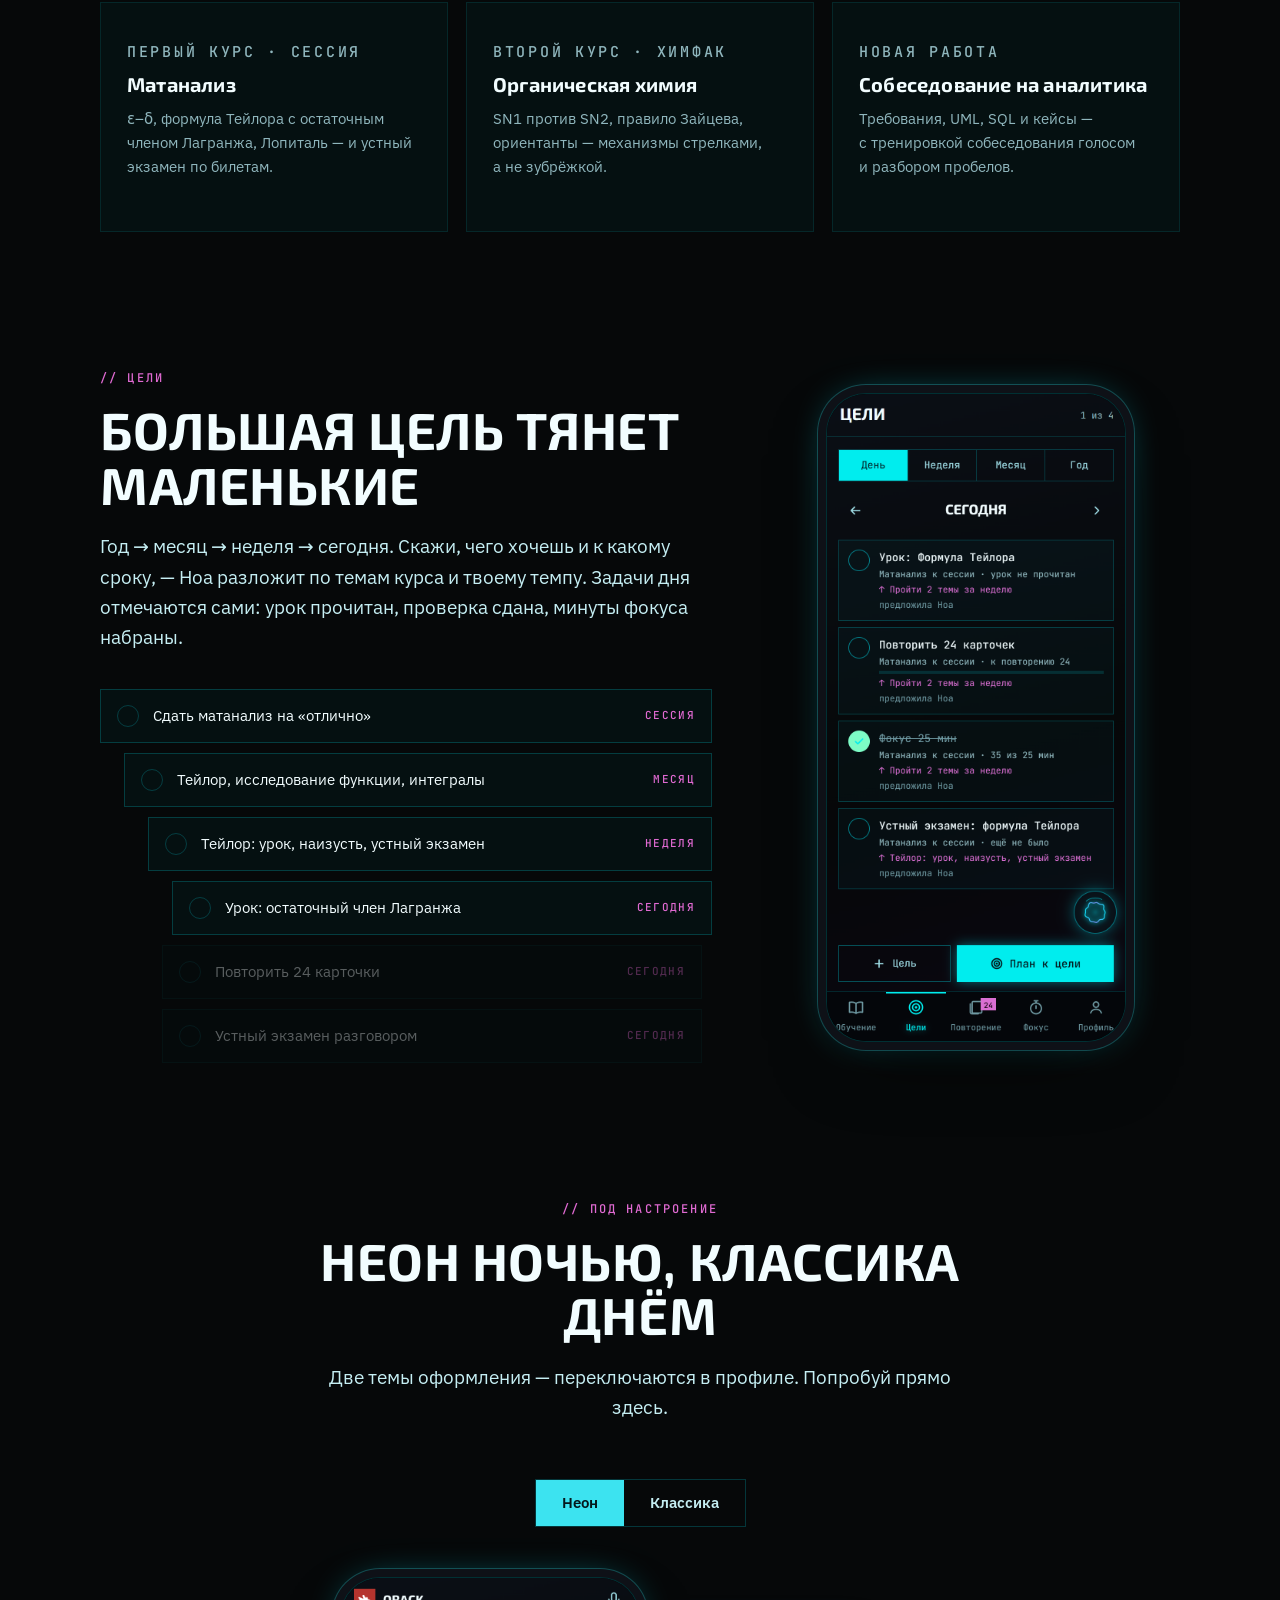
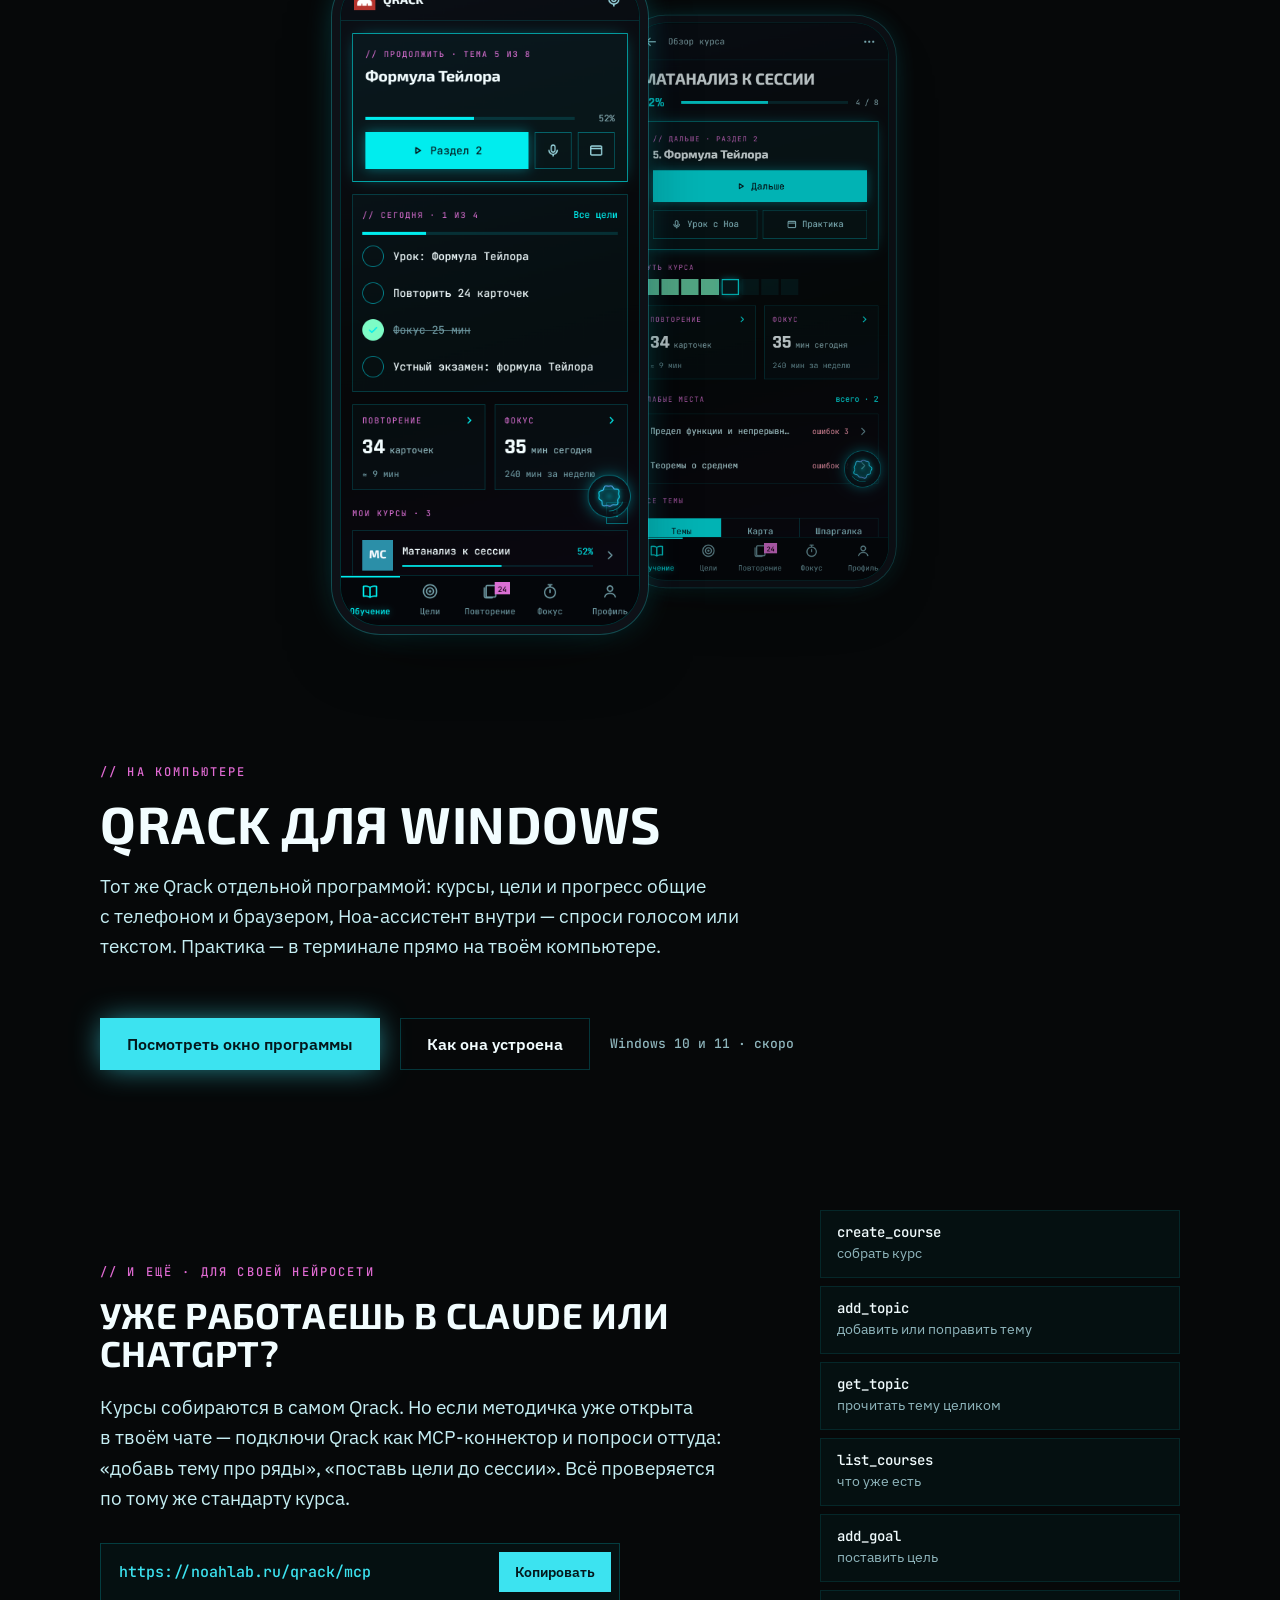
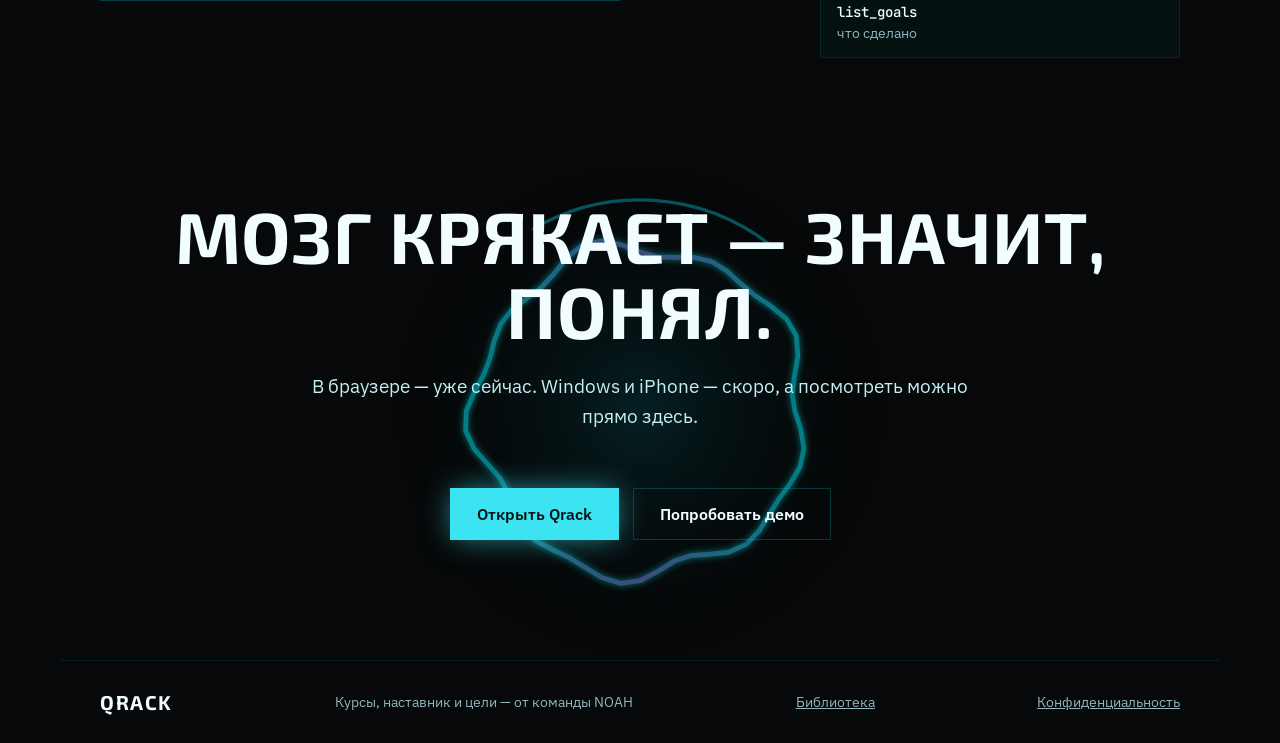
==== commit 1397fd56: "Сайт одной страницей: живое демо и библиотека Главная, «Попробовать» (окно Windows со своим видом, б" ====
--- a/site/index.html
+++ b/site/index.html
@@ -16,21 +16,22 @@
     <canvas class="sky" aria-hidden="true"></canvas>
 
     <header class="top">
-      <a class="brand" href="./">
+      <a class="brand" href="#/">
         <span class="brand__mark"><img src="media/noah-mark.svg" alt="" width="22" height="20" /></span>
         <span class="brand__name">QRACK</span>
       </a>
       <nav class="top__nav" aria-label="Разделы">
-        <a href="#how">Как это работает</a>
-        <a href="#features">Возможности</a>
-        <a href="#goals">Цели</a>
-        <a href="#desktop">Для Windows</a>
-        <a href="#mcp">Для нейросетей</a>
+        <a href="#/" data-nav="home">Главная</a>
+        <a href="#suflyor" data-nav="suflyor">Суфлёр</a>
+        <a href="#/try" data-nav="try">Попробовать</a>
+        <a href="#/library" data-nav="library">Библиотека</a>
+        <a href="#features" data-nav="features">Возможности</a>
       </nav>
       <a class="btn btn--small" href="app/">Открыть</a>
     </header>
 
     <main>
+      <div class="view" data-view="home">
       <!-- Первый экран -->
       <section class="hero">
         <div class="hero__text">
@@ -43,7 +44,7 @@
           </p>
           <div class="hero__actions reveal">
             <a class="btn btn--glow" href="app/">Открыть Qrack</a>
-            <a class="btn btn--ghost" href="#how">Как это работает</a>
+            <a class="btn btn--ghost" href="#/try">Попробовать демо</a>
           </div>
           <ul class="hero__facts reveal" aria-label="Коротко">
             <li><b data-count="5">5</b><span>минут — и&nbsp;первая тема готова</span></li>
@@ -87,7 +88,7 @@
           <li class="step reveal">
             <span class="step__n">02</span>
             <h3>Курс собирается сам</h3>
-            <p>План, уроки, понятия, карточки, задачи и&nbsp;экзамен — тема за&nbsp;темой. Учиться можно с&nbsp;первой темы, пока остальные дописываются.</p>
+            <p>Прямо в&nbsp;Qrack, на&nbsp;модели, которую ты&nbsp;подключил: план, уроки, понятия, карточки, задачи и&nbsp;экзамен — тема за&nbsp;темой. Учиться можно с&nbsp;первой темы, пока остальные дописываются.</p>
           </li>
           <li class="step reveal">
             <span class="step__n">03</span>
@@ -108,39 +109,111 @@
         <div class="section__head reveal">
           <p class="label">// возможности</p>
           <h2>Всё, чтобы тема не&nbsp;вылетела из&nbsp;головы</h2>
+          <p class="lead">Каждую часть можно включить или выключить в&nbsp;«Что использовать» — лишнее пропадёт из&nbsp;экранов.</p>
         </div>
         <div class="grid">
           <article class="card reveal">
             <span class="card__icon card__icon--voice"></span>
             <h3>Урок с&nbsp;Ноа</h3>
-            <p>Читает раздел, объясняет по-человечески, отвечает на&nbsp;вопросы голосом. Выделил непонятное слово — сразу «Объяснить».</p>
+            <p>Читает раздел голосом, объясняет по-человечески, после раздела просит вспомнить одно понятие без подсказки.</p>
+          </article>
+          <article class="card reveal">
+            <span class="card__icon card__icon--talk"></span>
+            <h3>Обсудить и&nbsp;разобрать</h3>
+            <p>«Разобрать подробно» раскладывает раздел по&nbsp;шагам, «Обсудить» — разговор по&nbsp;непонятному месту текстом или голосом.</p>
           </article>
           <article class="card reveal">
             <span class="card__icon card__icon--drill"></span>
             <h3>Наизусть</h3>
-            <p>Понятия порциями по&nbsp;шесть: прочитал, восстановил по&nbsp;пропускам, пересказал своими словами — и&nbsp;оно держится.</p>
+            <p>Понятия порциями по&nbsp;шесть: прочитал, восстановил по&nbsp;пропускам, пересказал своими словами.</p>
+          </article>
+          <article class="card reveal">
+            <span class="card__icon card__icon--cards"></span>
+            <h3>Карточки по&nbsp;интервалам</h3>
+            <p>Повторение ровно тогда, когда начинаешь забывать. Ответ можно сказать вслух.</p>
+          </article>
+          <article class="card reveal">
+            <span class="card__icon card__icon--talk"></span>
+            <h3>Экзамен и&nbsp;собеседование</h3>
+            <p>Как у&nbsp;доски или на&nbsp;звонке: Ноа дослушивает, задаёт дополнительный вопрос и&nbsp;разбирает пробелы.</p>
           </article>
           <article class="card reveal">
             <span class="card__icon card__icon--term"></span>
             <h3>Практика в&nbsp;терминале</h3>
-            <p>Сценарий по&nbsp;теме на&nbsp;твоём сервере: Ноа видит вывод, ведёт по&nbsp;шагам и&nbsp;не&nbsp;даст запустить опасное.</p>
-          </article>
-          <article class="card reveal">
-            <span class="card__icon card__icon--talk"></span>
-            <h3>Экзамен и собеседование разговором</h3>
-            <p>Как у&nbsp;доски или на&nbsp;звонке: билет, ты&nbsp;отвечаешь своими словами, Ноа дослушивает, задаёт дополнительный вопрос и&nbsp;не&nbsp;отпускает, пока суть не&nbsp;станет понятной.</p>
-          </article>
-          <article class="card reveal">
-            <span class="card__icon card__icon--cards"></span>
-            <h3>Карточки по&nbsp;интервалам</h3>
-            <p>Повторение ровно тогда, когда начинаешь забывать. Пять минут в&nbsp;день — и&nbsp;понятия переходят в&nbsp;долгую память.</p>
-          </article>
-          <article class="card reveal">
-            <span class="card__icon card__icon--model"></span>
-            <h3>Любая модель</h3>
-            <p>Claude, OpenRouter, Gemini, Groq или свой сервис — подключи ключ в&nbsp;настройках. Ключ хранится зашифрованным на&nbsp;устройстве.</p>
-          </article>
-        </div>
+            <p>Задача по&nbsp;теме: Ноа видит вывод команд и&nbsp;ведёт по&nbsp;шагам. В&nbsp;конце урока — команды, чтобы попробовать руками.</p>
+          </article>
+          <article class="card reveal">
+            <span class="card__icon card__icon--video"></span>
+            <h3>Ролики-схемы</h3>
+            <p>Короткое видео по&nbsp;разделу: блоки, стрелки и&nbsp;голос Ноа поверх — за&nbsp;пару минут.</p>
+          </article>
+          <article class="card reveal">
+            <span class="card__icon card__icon--drama"></span>
+            <h3>Аудиодрамы</h3>
+            <p>История по&nbsp;уроку на&nbsp;три голоса — слушать в&nbsp;дороге, а&nbsp;после неё вопросы.</p>
+          </article>
+          <article class="card reveal">
+            <span class="card__icon card__icon--sheet"></span>
+            <h3>Конспект и&nbsp;карта</h3>
+            <p>Вся тема на&nbsp;одной странице и&nbsp;карта понятий курса со&nbsp;связями между темами.</p>
+          </article>
+          <article class="card reveal">
+            <span class="card__icon card__icon--guide"></span>
+            <h3>Путеводители</h3>
+            <p>Тема словами — разделы, цифры, советы и&nbsp;картинки. Читать, пока он дописывается.</p>
+          </article>
+          <article class="card reveal">
+            <span class="card__icon card__icon--focus"></span>
+            <h3>Фокус-сессии</h3>
+            <p>Отрезки с&nbsp;перерывами, заметка «на&nbsp;потом», серия дней и&nbsp;минуты за&nbsp;неделю.</p>
+          </article>
+          <article class="card reveal">
+            <span class="card__icon card__icon--goals"></span>
+            <h3>Цели</h3>
+            <p>Год → месяц → неделя → сегодня. Задачи дня отмечаются сами, Ноа предлагает план.</p>
+          </article>
+        </div>
+      </section>
+
+      <!-- Суфлёр -->
+      <section class="suflyor" id="suflyor">
+        <div class="suflyor__text reveal">
+          <p class="label">// суфлёр</p>
+          <h2>Непонятно — выдели</h2>
+          <p class="lead">Любое слово, формула или фраза в&nbsp;уроке, карточке или ответе: выделил — «Объяснить», и&nbsp;Ноа объясняет в&nbsp;смысле этого абзаца, а&nbsp;не&nbsp;из&nbsp;словаря. Дальше — разговор: уточняй, переспрашивай, проси пример попроще, хоть голосом, пока не&nbsp;станет ясно.</p>
+          <ul class="suflyor__list">
+            <li><b>Объяснить</b> — коротко, в&nbsp;контексте абзаца</li>
+            <li><b>Уточнить</b> — тот же разговор, сколько нужно вопросов</li>
+            <li><b>Голосом</b> — зажми микрофон и&nbsp;спроси</li>
+            <li><b>Вслух</b> — Ноа прочитает объяснение</li>
+          </ul>
+        </div>
+        <div class="sufdemo reveal" aria-hidden="true">
+          <p class="sufdemo__para">Ошибка многочлена Тейлора задаётся <mark class="sufdemo__mark">остаточным членом в&nbsp;форме Лагранжа</mark>: производная берётся в&nbsp;некоторой точке ξ между a и&nbsp;x.</p>
+          <span class="sufdemo__chip">Объяснить</span>
+          <div class="sufdemo__chat">
+            <p class="sufdemo__noa">Это «сколько мы&nbsp;ошиблись», когда заменили функцию многочленом. Выглядит как следующий член ряда, только производная взята не&nbsp;в&nbsp;a, а&nbsp;«где-то посередине» — в&nbsp;ξ.</p>
+            <p class="sufdemo__me">А&nbsp;почему ξ нельзя просто найти?</p>
+            <p class="sufdemo__noa">Теорема гарантирует, что такая точка есть, но&nbsp;не&nbsp;говорит где. Поэтому ошибку оценивают сверху: берут самое большое значение производной на&nbsp;отрезке.</p>
+          </div>
+        </div>
+      </section>
+
+      <!-- Своя модель -->
+      <section class="brain" id="model">
+        <div class="section__head reveal">
+          <p class="label">// своя модель</p>
+          <h2>Подключи модель — как в&nbsp;Ноа</h2>
+          <p class="lead">Курсы, объяснения, разговоры и&nbsp;проверка ответов — на&nbsp;модели, которую выбрал ты. Те&nbsp;же настройки, что в&nbsp;Ноа: модели, на&nbsp;которых она уже работала, переключаются одним касанием, новая подключается по&nbsp;ключу и&nbsp;проверяется сразу.</p>
+        </div>
+        <ul class="brain__list reveal">
+          <li><b>Claude</b><span>ключ Anthropic</span></li>
+          <li><b>OpenRouter</b><span>сотни моделей, есть бесплатные</span></li>
+          <li><b>Gemini</b><span>ключ Google</span></li>
+          <li><b>Groq</b><span>очень быстрые ответы</span></li>
+          <li><b>Свой сервис</b><span>любой OpenAI-совместимый адрес</span></li>
+        </ul>
+        <p class="brain__note reveal">Ключ хранится на&nbsp;устройстве в&nbsp;зашифрованном виде и&nbsp;уходит только в&nbsp;выбранный сервис.</p>
       </section>
 
       <!-- Что угодно -->
@@ -216,18 +289,19 @@
           <p class="lead">Тот же Qrack отдельной программой: курсы, цели и&nbsp;прогресс общие с&nbsp;телефоном и&nbsp;браузером, Ноа-ассистент внутри — спроси голосом или текстом. Практика — в&nbsp;терминале прямо на&nbsp;твоём компьютере.</p>
         </div>
         <div class="desktop__row reveal">
-          <a class="btn btn--glow" href="https://github.com/faafaafuu/noah-learn/releases/latest/download/Qrack-setup.exe">Скачать для Windows</a>
-          <span class="desktop__note">Windows 10 и&nbsp;11 · 8&nbsp;МБ · бета</span>
+          <a class="btn btn--glow" href="#/try/windows">Посмотреть окно программы</a>
+          <a class="btn btn--ghost" href="#/library/desktop">Как она устроена</a>
+          <span class="desktop__note">Windows 10 и&nbsp;11 · скоро</span>
         </div>
       </section>
 
       <!-- MCP -->
-      <section class="mcp" id="mcp">
+      <section class="mcp mcp--extra" id="mcp">
         <div class="mcp__text reveal">
-          <p class="label">// для нейросетей</p>
-          <h2>Твоя нейросеть собирает курсы прямо в&nbsp;Qrack</h2>
+          <p class="label">// и&nbsp;ещё · для своей нейросети</p>
+          <h2>Уже работаешь в&nbsp;Claude или ChatGPT?</h2>
           <p class="lead">
-            Подключи Qrack в&nbsp;Claude, ChatGPT или Cursor как MCP-коннектор — и&nbsp;проси: «собери курс по&nbsp;сопромату по&nbsp;моей методичке», «добавь тему про ряды», «поставь цели до&nbsp;сессии». Всё проверяется по&nbsp;стандарту курса и&nbsp;сразу появляется в&nbsp;приложении.
+            Курсы собираются в&nbsp;самом Qrack. Но&nbsp;если методичка уже открыта в&nbsp;твоём чате — подключи Qrack как MCP-коннектор и&nbsp;попроси оттуда: «добавь тему про ряды», «поставь цели до&nbsp;сессии». Всё проверяется по&nbsp;тому&nbsp;же стандарту курса.
           </p>
           <div class="code reveal">
             <code class="code__url">https://noahlab.ru/qrack/mcp</code>
@@ -248,17 +322,100 @@
       <section class="final reveal">
         <canvas class="ring ring--final" aria-hidden="true"></canvas>
         <h2>Мозг крякает — значит, понял.</h2>
-        <p class="lead">В браузере и&nbsp;на&nbsp;Windows — уже сейчас. На&nbsp;iPhone — скоро в&nbsp;App Store.</p>
-        <a class="btn btn--glow" href="app/">Открыть Qrack</a>
-      </section>
+        <p class="lead">В браузере — уже сейчас. Windows и&nbsp;iPhone — скоро, а&nbsp;посмотреть можно прямо здесь.</p>
+        <div class="final__actions">
+          <a class="btn btn--glow" href="app/">Открыть Qrack</a>
+          <a class="btn btn--ghost" href="#/try">Попробовать демо</a>
+        </div>
+      </section>
+      </div>
+
+      <!-- Попробовать: живое демо в окне Windows, в браузере и на iPhone -->
+      <div class="view" data-view="try" hidden>
+        <section class="try">
+          <div class="section__head">
+            <p class="label">// попробовать</p>
+            <h2>Qrack живьём</h2>
+            <p class="lead">Настоящие экраны на&nbsp;выдуманных курсах — матанализ, органика, собеседование. Нажимай что угодно: уроки, наизусть, цели, профиль. Ничего не&nbsp;сломаешь.</p>
+          </div>
+          <div class="try__tabs" role="tablist" aria-label="Устройство">
+            <a role="tab" href="#/try/windows" data-device="windows">Windows</a>
+            <a role="tab" href="#/try/web" data-device="web">Онлайн</a>
+            <a role="tab" href="#/try/phone" data-device="phone">iPhone</a>
+          </div>
+          <div class="try__body">
+            <div class="device-fit">
+            <div class="device" data-device="windows">
+              <div class="device__bar device__bar--web">
+                <i class="dot"></i><i class="dot"></i><i class="dot"></i>
+                <span class="device__url">noahlab.ru/qrack/app/</span>
+              </div>
+              <div class="device__bar device__bar--phone"><i class="device__notch"></i></div>
+              <!-- Окно Windows — свой вид: заголовок окна, боковое меню, курсы
+                   сеткой. Браузер и iPhone — общие экраны приложения. -->
+              <iframe class="device__screen" data-screen="desk" title="Демо Qrack для Windows" data-src="demo/desktop.html"></iframe>
+              <iframe class="device__screen" data-screen="app" title="Демо Qrack" data-src="demo/" hidden></iframe>
+            </div>
+            </div>
+            <div class="try__about">
+              <div data-for="windows">
+                <h3>Программа для Windows</h3>
+                <ul>
+                  <li>Свой вид для компьютера: боковое меню с&nbsp;курсами и&nbsp;темами, путь курса, слабые места.</li>
+                  <li>Отдельное окно Qrack — не&nbsp;модуль другой программы.</li>
+                  <li>Ноа-ассистент внутри: спроси голосом или текстом.</li>
+                  <li>Практика в&nbsp;терминале прямо на&nbsp;компьютере.</li>
+                  <li>Модель, ключи и&nbsp;вход — те&nbsp;же настройки, что в&nbsp;приложении.</li>
+                </ul>
+                <p class="try__state">Готовится к&nbsp;выпуску · Windows 10 и&nbsp;11</p>
+                <a class="btn btn--ghost" href="#/library/desktop">Как она устроена</a>
+              </div>
+              <div data-for="web">
+                <h3>Онлайн-версия</h3>
+                <ul>
+                  <li>Работает в&nbsp;браузере — ничего ставить не&nbsp;нужно.</li>
+                  <li>Те же экраны, что на&nbsp;телефоне и&nbsp;компьютере.</li>
+                  <li>Курсы, прогресс и&nbsp;цели — в&nbsp;аккаунте, общие для всех устройств.</li>
+                </ul>
+                <p class="try__state">Уже работает · вход через Google, Яндекс, Telegram или почту</p>
+                <a class="btn btn--glow" href="app/">Открыть настоящую</a>
+              </div>
+              <div data-for="phone">
+                <h3>iPhone</h3>
+                <ul>
+                  <li>Жесты как в&nbsp;родных приложениях: смахнуть назад, удалить, долгое нажатие.</li>
+                  <li>Урок голосом и&nbsp;ответы вслух.</li>
+                  <li>Практика по&nbsp;SSH на&nbsp;своём сервере.</li>
+                </ul>
+                <p class="try__state">Скоро в&nbsp;App Store</p>
+              </div>
+              <p class="try__note">Демо работает без сети и&nbsp;без аккаунта: ответы Ноа здесь — заготовки, курсы выдуманные.</p>
+            </div>
+          </div>
+        </section>
+      </div>
+
+      <!-- Библиотека: как всё устроено -->
+      <div class="view" data-view="library" hidden>
+        <section class="library">
+          <aside class="library__side">
+            <p class="label">// библиотека</p>
+            <input class="library__search" type="search" placeholder="Найти статью" aria-label="Найти статью" />
+            <nav class="library__nav" aria-label="Статьи"></nav>
+          </aside>
+          <article class="library__doc prose" aria-live="polite"></article>
+        </section>
+      </div>
     </main>
 
     <footer class="foot">
       <span class="brand__name">QRACK</span>
       <span>Курсы, наставник и&nbsp;цели — от&nbsp;команды NOAH</span>
-      <a href="/">noahlab.ru</a>
+      <a href="#/library">Библиотека</a>
+      <a href="privacy.html">Конфиденциальность</a>
     </footer>
 
     <script src="site.js" type="module"></script>
+    <script src="spa.js" type="module"></script>
   </body>
 </html>
--- a/site/style.css
+++ b/site/style.css
@@ -320,3 +320,168 @@
 /* Программа для компьютера. */
 .desktop__row { display: flex; align-items: center; gap: 20px; flex-wrap: wrap; }
 .desktop__note { font: 500 13px/1 var(--mono); color: var(--t3); }
+
+/* ── Разделы одной страницы ── */
+.view[hidden] { display: none !important; }
+.top__nav a.is-on { color: var(--t1); }
+.top__nav a.is-on::after { content: ""; display: block; height: 2px; margin-top: 6px; background: var(--accent); box-shadow: var(--glow); }
+.final__actions { display: flex; gap: 14px; justify-content: center; flex-wrap: wrap; margin-top: 34px; }
+
+/* ── Попробовать ── */
+.try { max-width: var(--wrap); margin: 0 auto; padding: 56px var(--gutter) 100px; }
+.try__tabs { display: inline-flex; margin: 34px 0 28px; border: 1px solid var(--line); }
+.try__tabs a { padding: 12px 22px; font: 500 14px/1 var(--mono); color: var(--t3); text-decoration: none; transition: background 0.2s, color 0.2s; }
+.try__tabs a + a { border-left: 1px solid var(--line); }
+.try__tabs a.is-on { background: var(--accent); color: var(--on-accent); }
+.try__body { display: grid; grid-template-columns: auto 1fr; gap: 56px; align-items: start; }
+.device {
+  display: flex; flex-direction: column; overflow: hidden;
+  width: 480px; height: 820px; background: #000;
+  border: 1px solid var(--line); box-shadow: var(--shadow), var(--glow);
+  transition: width 0.45s var(--ease), height 0.45s var(--ease), border-radius 0.45s var(--ease);
+}
+.device__bar { display: none; align-items: center; gap: 8px; flex: none; padding: 0 12px; height: 34px; background: #0e1117; border-bottom: 1px solid var(--line-soft); font: 500 12px/1 var(--mono); color: var(--t3); }
+.device[data-device="windows"] .device__bar--windows,
+.device[data-device="web"] .device__bar--web,
+.device[data-device="phone"] .device__bar--phone { display: flex; }
+.device__bar--windows span { margin-right: auto; color: var(--t2); }
+.win { width: 28px; height: 20px; display: grid; place-items: center; position: relative; }
+.win::before { content: ""; width: 10px; height: 10px; border: 1px solid var(--t3); }
+.win--min::before { height: 0; border-width: 1px 0 0; }
+.win--close::before { border: 0; width: 12px; height: 12px; background: linear-gradient(45deg, transparent 46%, var(--t3) 46% 54%, transparent 54%), linear-gradient(-45deg, transparent 46%, var(--t3) 46% 54%, transparent 54%); }
+.dot { width: 10px; height: 10px; border-radius: 50%; background: #2a3040; }
+.device__url { flex: 1; margin-left: 10px; padding: 6px 12px; border-radius: 6px; background: #060809; color: var(--t2); overflow: hidden; text-overflow: ellipsis; white-space: nowrap; }
+.device__url::before { content: "🔒 "; }
+.device[data-device="web"] { width: min(1000px, 100%); height: 760px; border-radius: 10px; }
+.device[data-device="phone"] { width: 390px; height: 844px; border-radius: 46px; border-width: 10px; border-color: #0e1117; }
+.device__bar--phone { justify-content: center; height: 30px; background: #000; border: 0; }
+.device__notch { width: 110px; height: 22px; border-radius: 12px; background: #0e1117; }
+.device__screen { flex: 1; width: 100%; border: 0; background: var(--bg); }
+.try__body:has(.device[data-device="web"]) { grid-template-columns: 1fr; }
+.try__about > div { display: none; }
+.try__about > div.is-on { display: block; }
+.try__about h3 { font-size: 28px; text-transform: uppercase; }
+.try__about ul { padding-left: 20px; margin: 18px 0; display: flex; flex-direction: column; gap: 10px; }
+.try__state { font: 500 13px/1.5 var(--mono); color: var(--label); margin: 0 0 22px; }
+.try__note { margin-top: 30px; font-size: 13px; color: var(--t3); max-width: 46ch; }
+html[data-look="classic"] .device { box-shadow: var(--shadow); }
+html[data-look="classic"] .device__bar { background: #fff; color: var(--t3); }
+html[data-look="classic"] .device__url { background: #f7f6f1; }
+
+/* ── Библиотека ── */
+.library { max-width: var(--wrap); margin: 0 auto; padding: 56px var(--gutter) 100px; display: grid; grid-template-columns: 260px 1fr; gap: 56px; align-items: start; }
+.library__side { position: sticky; top: 92px; max-height: calc(100vh - 110px); overflow: auto; }
+.library__search { width: 100%; height: 42px; padding: 0 12px; margin-bottom: 18px; font: 14px var(--text); color: var(--t1); background: var(--plate); border: 1px solid var(--line); outline: none; }
+.library__search:focus { border-color: var(--accent); }
+.library__group { font: 500 11px/1 var(--mono); letter-spacing: 0.16em; text-transform: uppercase; color: var(--t3); margin: 22px 0 8px; }
+.library__nav a { display: block; padding: 7px 0 7px 12px; border-left: 2px solid var(--line-soft); color: var(--t2); text-decoration: none; font-size: 15px; }
+.library__nav a:hover { color: var(--accent); }
+.library__nav a.is-on { border-left-color: var(--accent); color: var(--t1); font-weight: 600; }
+.prose { min-width: 0; max-width: 760px; }
+.prose h1 { font-size: clamp(32px, 4.5vw, 52px); text-transform: uppercase; margin-bottom: 26px; }
+.prose h2 { font-size: 24px; margin: 44px 0 14px; }
+.prose h3 { font-size: 19px; margin: 30px 0 10px; }
+.prose p, .prose li { color: var(--t2); line-height: 1.65; }
+.prose ul, .prose ol { padding-left: 22px; display: flex; flex-direction: column; gap: 8px; }
+.prose b, .prose strong { color: var(--t1); }
+.prose a { color: var(--accent); }
+.prose code { font: 0.9em var(--mono); padding: 2px 6px; background: var(--plate); border: 1px solid var(--line-soft); color: var(--t1); }
+.prose pre { overflow-x: auto; padding: 18px 20px; background: var(--bg-2); border: 1px solid var(--line-soft); }
+.prose pre code { padding: 0; border: 0; background: none; font-size: 13px; line-height: 1.6; white-space: pre; }
+.prose .table { overflow-x: auto; margin: 18px 0; }
+.prose table { border-collapse: collapse; width: 100%; font-size: 15px; }
+.prose th, .prose td { text-align: left; vertical-align: top; padding: 10px 14px; border-bottom: 1px solid var(--line-soft); color: var(--t2); }
+.prose th { font: 500 12px var(--mono); text-transform: uppercase; letter-spacing: 0.1em; color: var(--t3); }
+.prose td:first-child { white-space: nowrap; color: var(--t1); }
+.library__pager { display: flex; justify-content: space-between; gap: 16px; margin-top: 56px; padding-top: 24px; border-top: 1px solid var(--line-soft); }
+.library__pager a { color: var(--t2); text-decoration: none; font-size: 15px; }
+.library__pager a span { display: block; font: 500 11px/1 var(--mono); letter-spacing: 0.14em; text-transform: uppercase; color: var(--t3); margin-bottom: 8px; }
+.library__pager a:last-child { text-align: right; margin-left: auto; }
+
+@media (max-width: 920px) {
+  .top { flex-wrap: wrap; row-gap: 10px; }
+  .top__nav { display: flex; order: 3; width: 100%; margin: 0; overflow-x: auto; gap: 20px; scrollbar-width: none; }
+  .top__nav a { white-space: nowrap; }
+  .try__body { grid-template-columns: 1fr; gap: 36px; }
+  .device, .device[data-device="phone"] { width: 100%; max-width: 480px; height: 78vh; min-height: 560px; }
+  .device[data-device="phone"] { max-width: 390px; }
+  .library { grid-template-columns: 1fr; gap: 28px; }
+  .library__side { position: static; max-height: none; }
+  .library__nav { display: flex; flex-wrap: wrap; gap: 6px; }
+  .library__group { width: 100%; margin: 12px 0 4px; }
+  .library__nav a { border: 1px solid var(--line-soft); padding: 7px 10px; font-size: 14px; }
+  .library__nav a.is-on { border-color: var(--accent); }
+}
+@media (max-width: 560px) {
+  .try__tabs { display: flex; }
+  .try__tabs a { flex: 1; text-align: center; padding: 12px 8px; }
+  .prose td:first-child { white-space: normal; }
+}
+
+/* Окно Windows: свой заголовок у самой программы, рамка — только тень. */
+.device-fit { width: 100%; }
+.device[data-device="windows"] { width: 1000px; height: 700px; transform-origin: top left; border-radius: 8px; }
+.device__screen[hidden] { display: none; }
+.try__body:has(.device[data-device="windows"]) { grid-template-columns: 1fr; }
+.try__body:has(.device[data-device="windows"]) .try__about,
+.try__body:has(.device[data-device="web"]) .try__about { display: grid; grid-template-columns: 1fr 1fr; column-gap: 56px; }
+.try__body:has(.device[data-device="windows"]) .try__about .try__note,
+.try__body:has(.device[data-device="web"]) .try__about .try__note { grid-column: 2; margin-top: 0; }
+@media (max-width: 920px) {
+  .device[data-device="windows"] { width: 1000px; max-width: none; height: 700px; min-height: 0; }
+  .try__body .try__about { display: block !important; }
+}
+
+/* ── Суфлёр ── */
+.suflyor { max-width: var(--wrap); margin: 0 auto; padding: 110px var(--gutter); display: grid; grid-template-columns: 1fr 1fr; gap: 64px; align-items: center; }
+.suflyor__list { list-style: none; padding: 0; margin: 28px 0 0; display: grid; gap: 12px; }
+.suflyor__list li { padding-left: 18px; border-left: 2px solid var(--line); color: var(--t2); }
+.suflyor__list b { color: var(--t1); }
+.sufdemo { position: relative; padding: 28px; border: 1px solid var(--line); background: var(--plate); box-shadow: var(--glow); font-size: 16px; }
+.sufdemo__para { margin: 0; color: var(--t2); line-height: 1.7; }
+.sufdemo__mark { color: var(--t1); background: linear-gradient(rgb(var(--accent-rgb) / 0.35), rgb(var(--accent-rgb) / 0.35)) no-repeat 0 100% / 0 100%; }
+.sufdemo.is-in .sufdemo__mark { animation: mark 0.9s var(--ease) 0.5s forwards; }
+.sufdemo__chip { display: inline-block; margin: 14px 0 0; padding: 8px 14px; font: 500 13px/1 var(--mono); background: var(--accent); color: var(--on-accent); opacity: 0; transform: translateY(6px); }
+.sufdemo.is-in .sufdemo__chip { animation: pop 0.4s var(--ease) 1.5s forwards; }
+.sufdemo__chat { display: grid; gap: 10px; margin-top: 18px; }
+.sufdemo__chat p { margin: 0; padding: 12px 14px; font-size: 14px; line-height: 1.55; opacity: 0; transform: translateY(8px); }
+.sufdemo__noa { border: 1px solid var(--line-soft); color: var(--t2); background: var(--bg-2); }
+.sufdemo__me { justify-self: end; max-width: 80%; background: rgb(var(--accent-rgb) / 0.12); color: var(--t1); }
+.sufdemo.is-in .sufdemo__chat p { animation: pop 0.5s var(--ease) forwards; }
+.sufdemo.is-in .sufdemo__chat p:nth-child(1) { animation-delay: 2.2s; }
+.sufdemo.is-in .sufdemo__chat p:nth-child(2) { animation-delay: 3.6s; }
+.sufdemo.is-in .sufdemo__chat p:nth-child(3) { animation-delay: 4.8s; }
+@keyframes mark { to { background-size: 100% 100%; } }
+@keyframes pop { to { opacity: 1; transform: none; } }
+
+/* ── Своя модель ── */
+.brain { max-width: var(--wrap); margin: 0 auto; padding: 80px var(--gutter); }
+.brain__list { list-style: none; padding: 0; margin: 40px 0 0; display: grid; grid-template-columns: repeat(5, 1fr); gap: 12px; }
+.brain__list li { padding: 18px; border: 1px solid var(--line); background: var(--plate); display: grid; gap: 8px; }
+.brain__list b { font: 700 20px/1 var(--head); color: var(--t1); }
+.brain__list span { font-size: 13px; color: var(--t3); }
+.brain__note { margin-top: 20px; font: 500 13px/1.5 var(--mono); color: var(--t3); }
+.mcp--extra h2 { font-size: clamp(26px, 3vw, 36px); }
+.foot a + a { margin-left: 0; }
+
+@media (max-width: 920px) {
+  .suflyor { grid-template-columns: 1fr; padding: 80px var(--gutter); }
+  .brain__list { grid-template-columns: 1fr 1fr; }
+}
+@media (prefers-reduced-motion: reduce) {
+  .sufdemo__mark { background-size: 100% 100%; }
+  .sufdemo__chip, .sufdemo__chat p { opacity: 1; transform: none; }
+}
+
+/* Значки остальных возможностей. */
+.card__icon--video { --icon: url("data:image/svg+xml,%3Csvg xmlns='http://www.w3.org/2000/svg' viewBox='0 0 24 24' fill='none' stroke='black' stroke-width='2'%3E%3Crect x='3' y='5' width='14' height='14'/%3E%3Cpath d='M17 10l4-3v10l-4-3'/%3E%3C/svg%3E"); }
+.card__icon--drama { --icon: url("data:image/svg+xml,%3Csvg xmlns='http://www.w3.org/2000/svg' viewBox='0 0 24 24' fill='none' stroke='black' stroke-width='2'%3E%3Cpath d='M4 13a8 8 0 0 1 16 0'/%3E%3Crect x='3' y='13' width='4' height='7'/%3E%3Crect x='17' y='13' width='4' height='7'/%3E%3C/svg%3E"); }
+.card__icon--sheet { --icon: url("data:image/svg+xml,%3Csvg xmlns='http://www.w3.org/2000/svg' viewBox='0 0 24 24' fill='none' stroke='black' stroke-width='2'%3E%3Cpath d='M6 3h9l4 4v14H6z'/%3E%3Cpath d='M9 11h7M9 15h7M9 7h4'/%3E%3C/svg%3E"); }
+.card__icon--guide { --icon: url("data:image/svg+xml,%3Csvg xmlns='http://www.w3.org/2000/svg' viewBox='0 0 24 24' fill='none' stroke='black' stroke-width='2'%3E%3Cpath d='M3 6l6-2 6 2 6-2v14l-6 2-6-2-6 2z'/%3E%3Cpath d='M9 4v14M15 6v14'/%3E%3C/svg%3E"); }
+.card__icon--focus { --icon: url("data:image/svg+xml,%3Csvg xmlns='http://www.w3.org/2000/svg' viewBox='0 0 24 24' fill='none' stroke='black' stroke-width='2'%3E%3Ccircle cx='12' cy='13' r='8'/%3E%3Cpath d='M12 9v4l3 2M10 2h4'/%3E%3C/svg%3E"); }
+.card__icon--goals { --icon: url("data:image/svg+xml,%3Csvg xmlns='http://www.w3.org/2000/svg' viewBox='0 0 24 24' fill='none' stroke='black' stroke-width='2'%3E%3Ccircle cx='12' cy='12' r='9'/%3E%3Ccircle cx='12' cy='12' r='5'/%3E%3Ccircle cx='12' cy='12' r='1'/%3E%3C/svg%3E"); }
+
+/* Кольцо и бегущая строка не дают горизонтальной прокрутки. */
+main { overflow-x: clip; }
+.try__body > * { min-width: 0; }
+.device-fit { overflow: hidden; padding: 0 0 2px; }
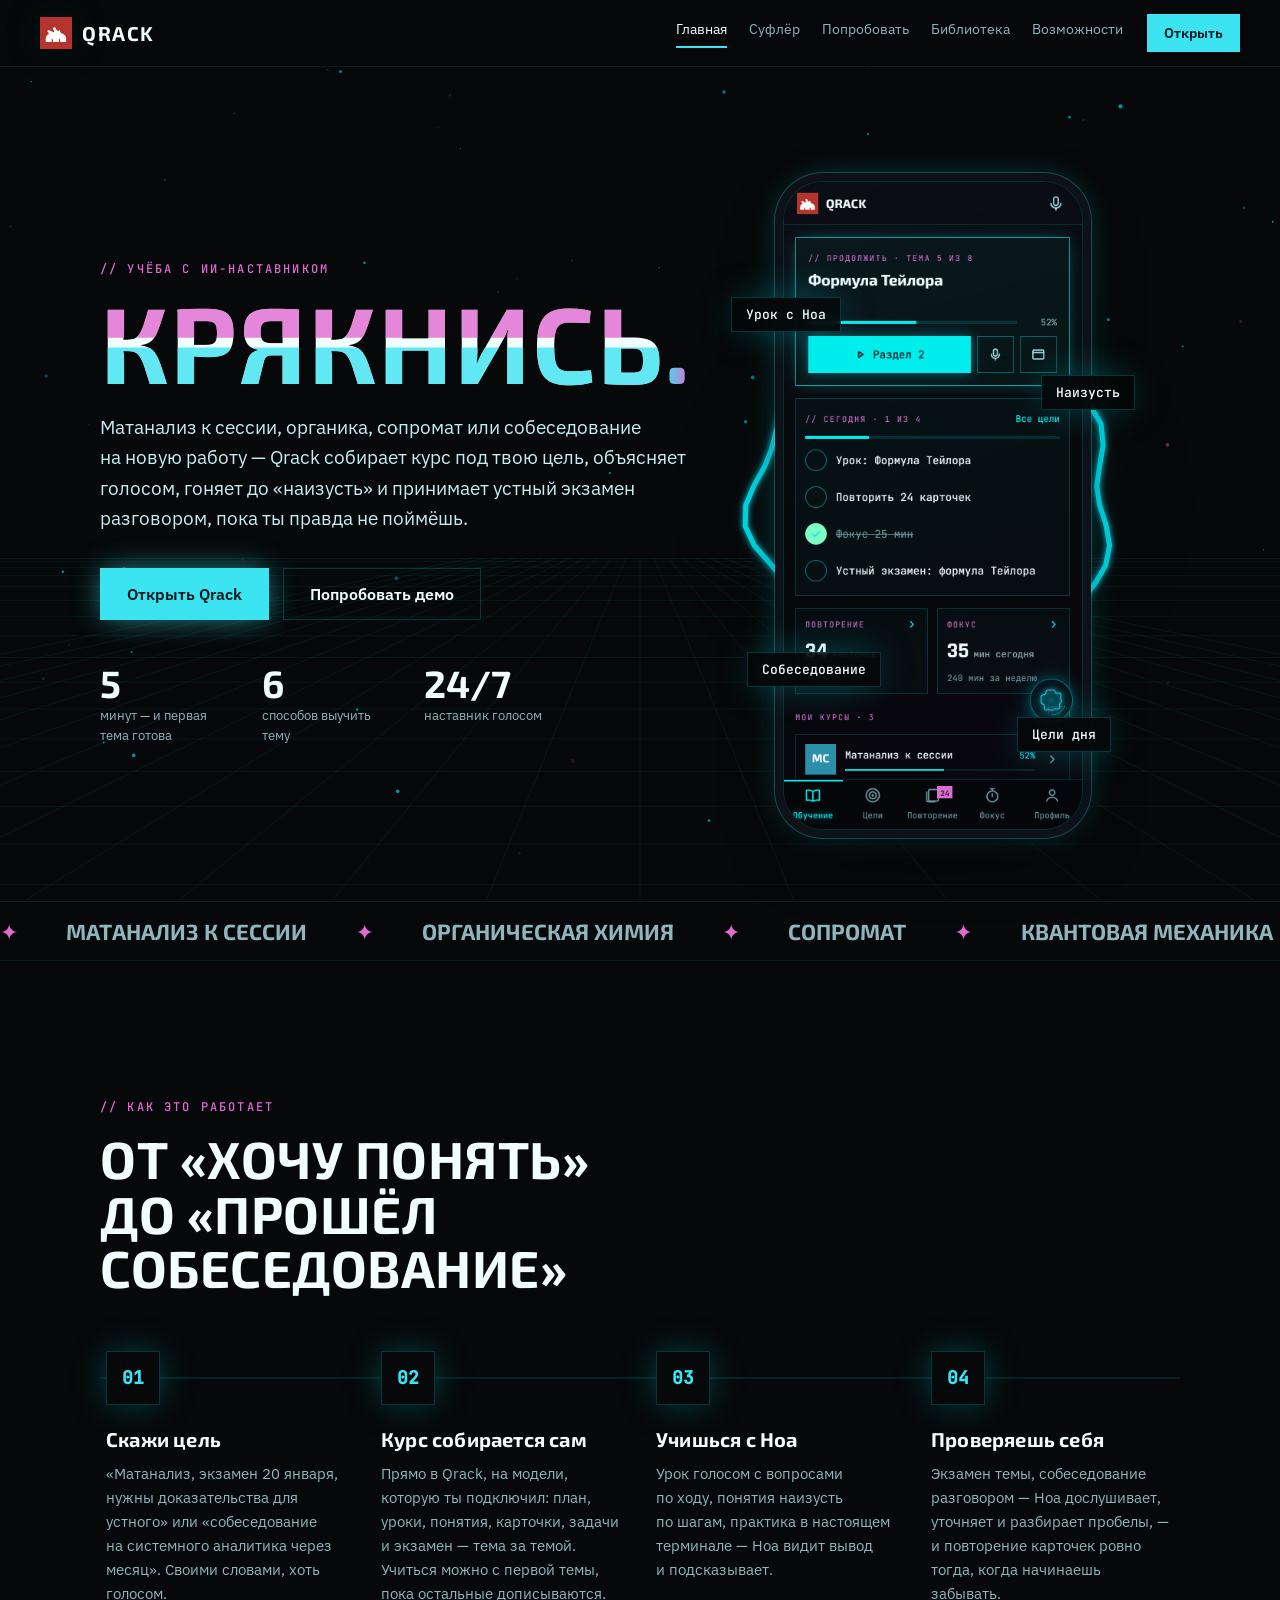
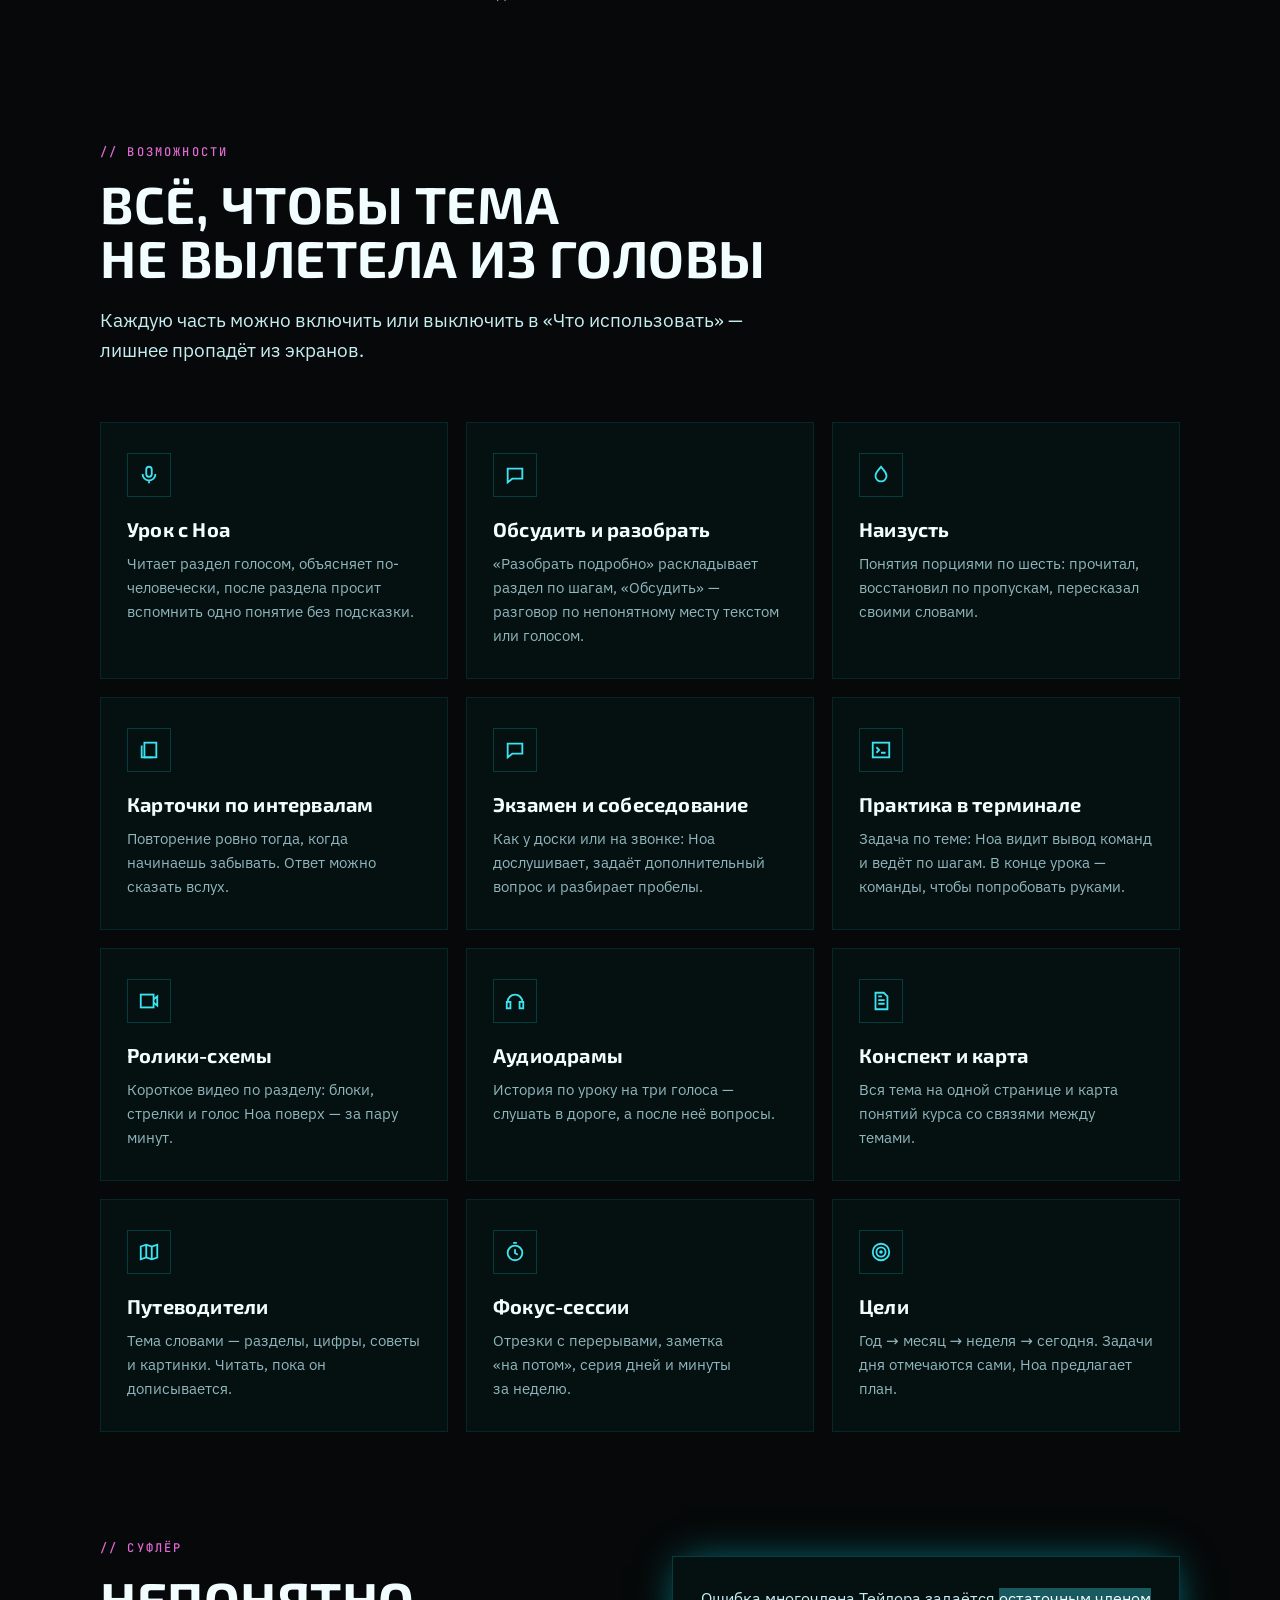
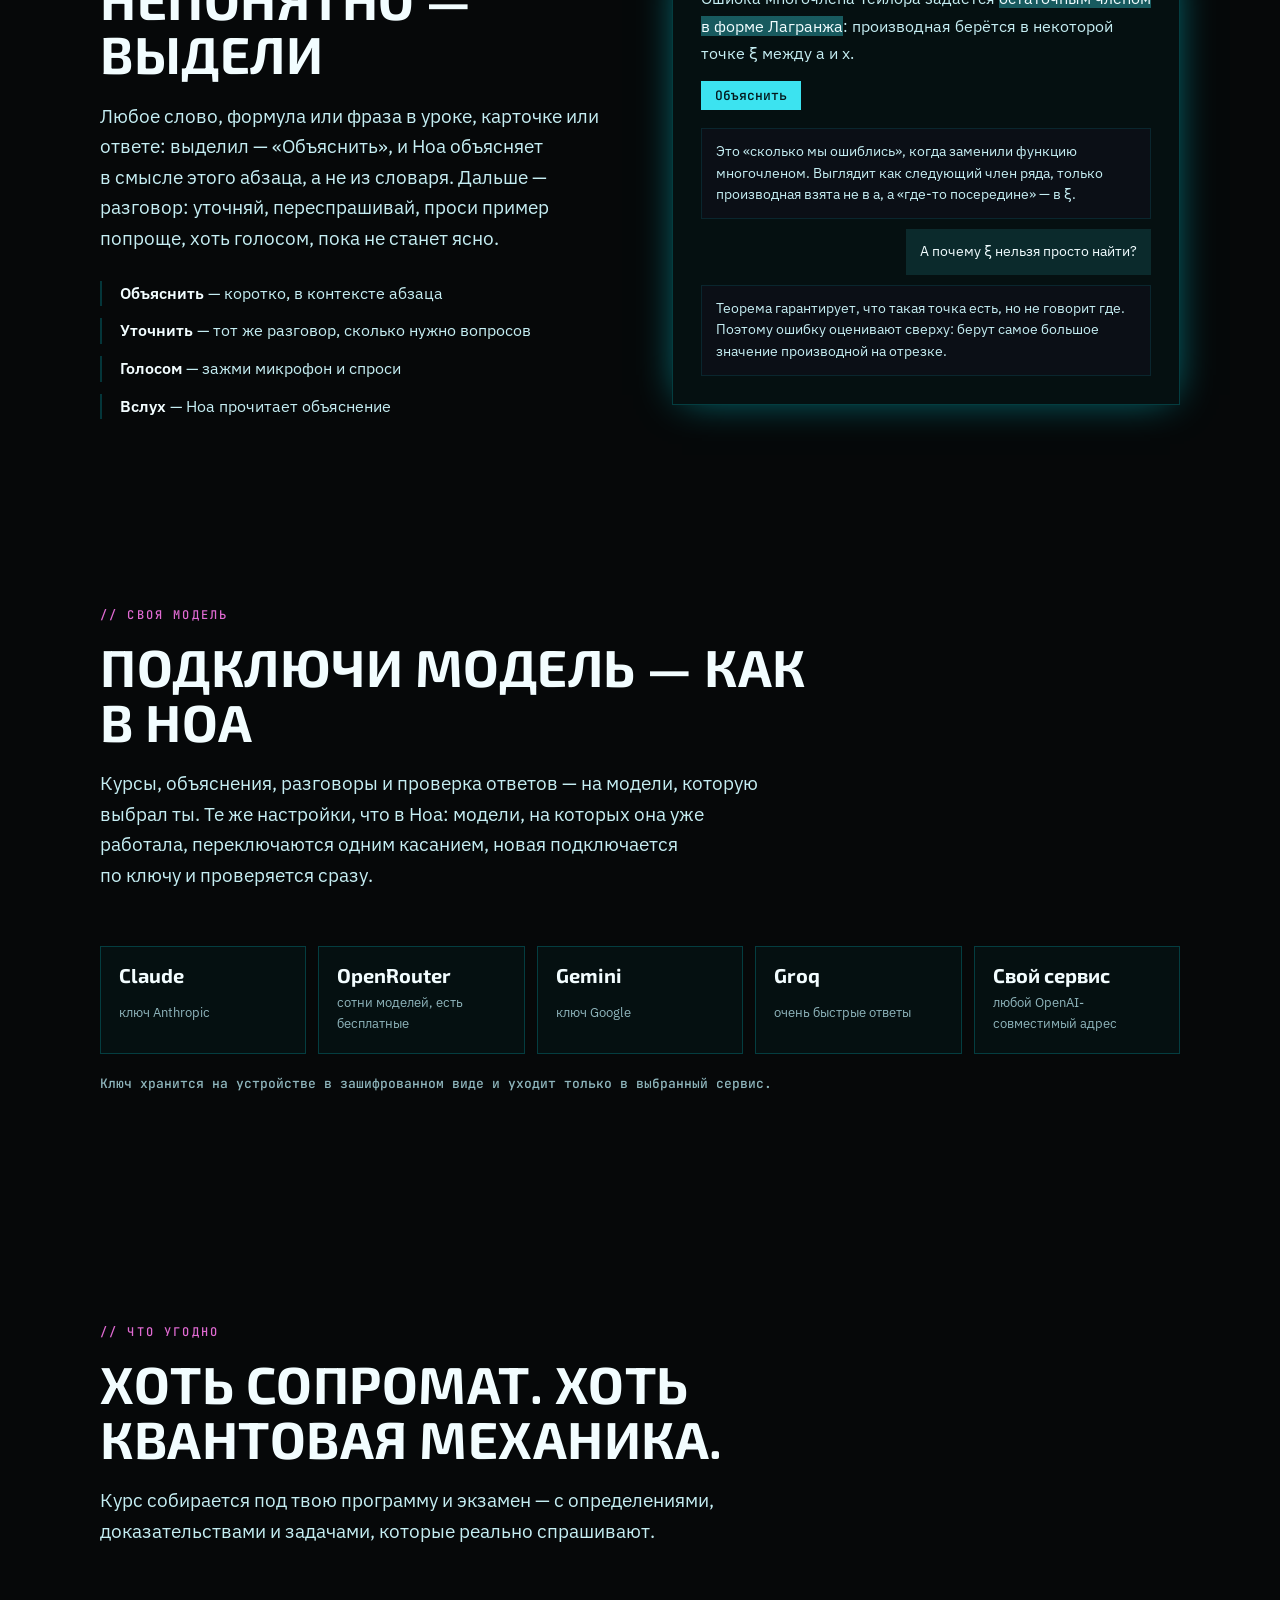
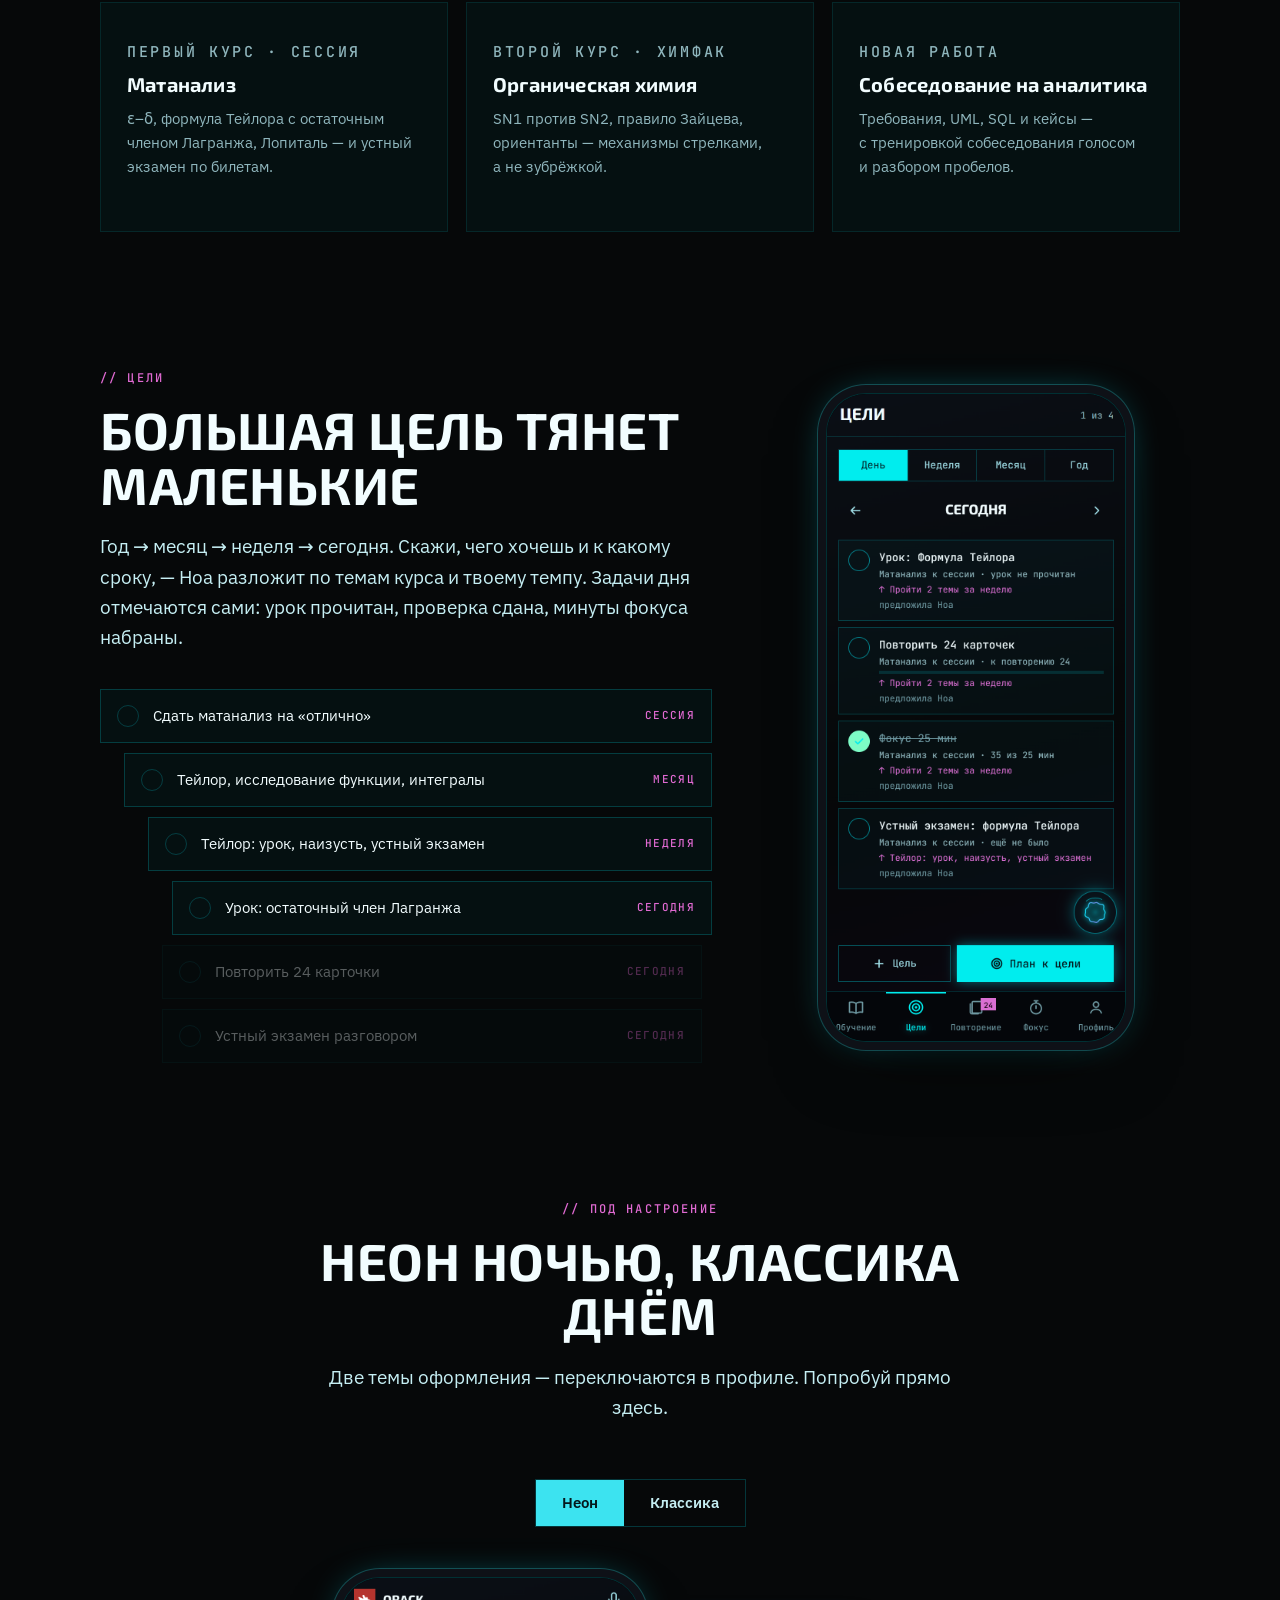
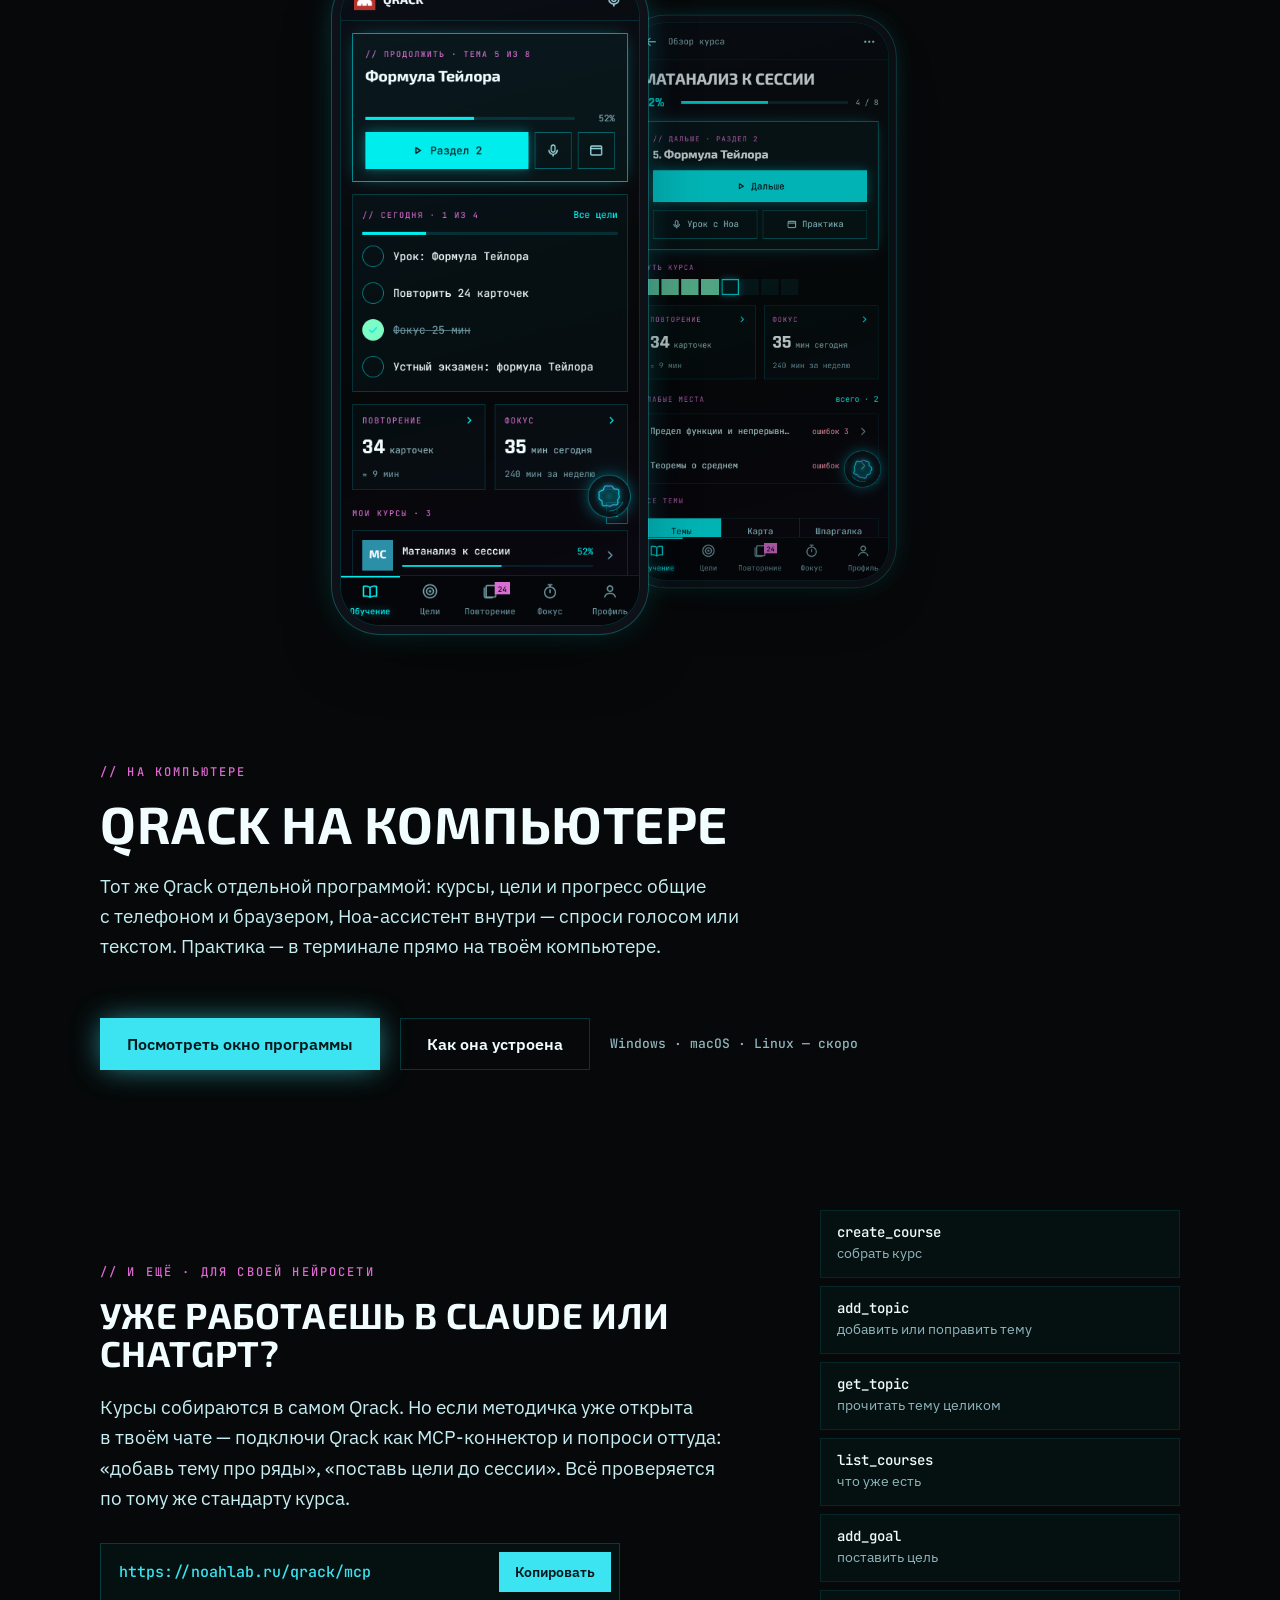
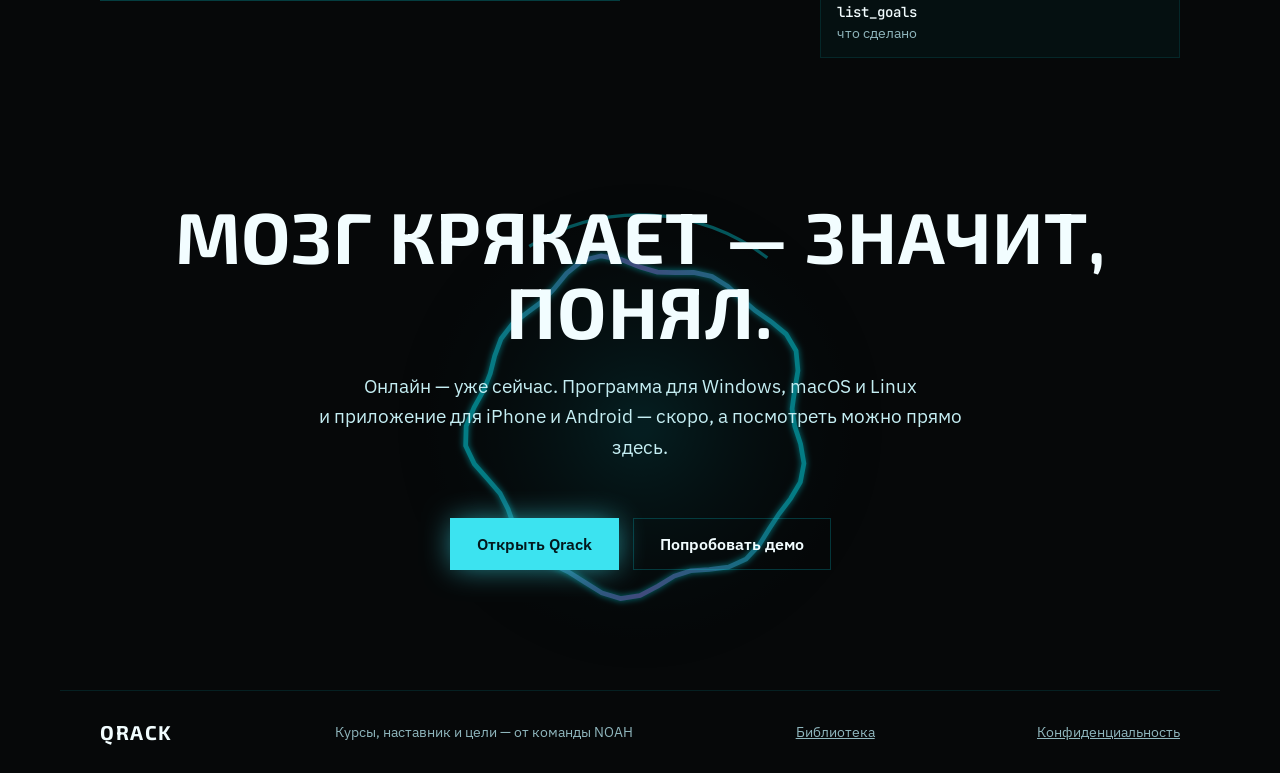
==== commit 4c3067f2: "Сайт: ПК, мобильный и онлайн вместо Windows и iPhone Вкладки демо с иконками; программа — Windows, m" ====
--- a/site/index.html
+++ b/site/index.html
@@ -10,7 +10,7 @@
     <meta property="og:description" content="Курс под твою цель, наставник голосом, практика, собеседование разговором и цели, которые тянут друг друга." />
     <meta property="og:image" content="media/qrack-home.png" />
     <link rel="icon" href="media/noah-mark.svg" />
-    <link rel="stylesheet" href="style.css" />
+    <link rel="stylesheet" href="style.css?v=2" />
   </head>
   <body>
     <canvas class="sky" aria-hidden="true"></canvas>
@@ -285,13 +285,13 @@
       <section class="desktop" id="desktop">
         <div class="section__head reveal">
           <p class="label">// на компьютере</p>
-          <h2>Qrack для Windows</h2>
+          <h2>Qrack на компьютере</h2>
           <p class="lead">Тот же Qrack отдельной программой: курсы, цели и&nbsp;прогресс общие с&nbsp;телефоном и&nbsp;браузером, Ноа-ассистент внутри — спроси голосом или текстом. Практика — в&nbsp;терминале прямо на&nbsp;твоём компьютере.</p>
         </div>
         <div class="desktop__row reveal">
-          <a class="btn btn--glow" href="#/try/windows">Посмотреть окно программы</a>
+          <a class="btn btn--glow" href="#/try/pc">Посмотреть окно программы</a>
           <a class="btn btn--ghost" href="#/library/desktop">Как она устроена</a>
-          <span class="desktop__note">Windows 10 и&nbsp;11 · скоро</span>
+          <span class="desktop__note">Windows · macOS · Linux — скоро</span>
         </div>
       </section>
 
@@ -322,7 +322,7 @@
       <section class="final reveal">
         <canvas class="ring ring--final" aria-hidden="true"></canvas>
         <h2>Мозг крякает — значит, понял.</h2>
-        <p class="lead">В браузере — уже сейчас. Windows и&nbsp;iPhone — скоро, а&nbsp;посмотреть можно прямо здесь.</p>
+        <p class="lead">Онлайн — уже сейчас. Программа для Windows, macOS и&nbsp;Linux и&nbsp;приложение для iPhone и&nbsp;Android — скоро, а&nbsp;посмотреть можно прямо здесь.</p>
         <div class="final__actions">
           <a class="btn btn--glow" href="app/">Открыть Qrack</a>
           <a class="btn btn--ghost" href="#/try">Попробовать демо</a>
@@ -330,7 +330,7 @@
       </section>
       </div>
 
-      <!-- Попробовать: живое демо в окне Windows, в браузере и на iPhone -->
+      <!-- Попробовать: живое демо — программа на ПК, мобильное приложение, онлайн -->
       <div class="view" data-view="try" hidden>
         <section class="try">
           <div class="section__head">
@@ -339,27 +339,27 @@
             <p class="lead">Настоящие экраны на&nbsp;выдуманных курсах — матанализ, органика, собеседование. Нажимай что угодно: уроки, наизусть, цели, профиль. Ничего не&nbsp;сломаешь.</p>
           </div>
           <div class="try__tabs" role="tablist" aria-label="Устройство">
-            <a role="tab" href="#/try/windows" data-device="windows">Windows</a>
-            <a role="tab" href="#/try/web" data-device="web">Онлайн</a>
-            <a role="tab" href="#/try/phone" data-device="phone">iPhone</a>
+            <a role="tab" href="#/try/pc" data-device="pc"><svg viewBox='0 0 24 24' width='18' height='18' fill='none' stroke='currentColor' stroke-width='2' aria-hidden='true'><rect x='3' y='4' width='18' height='12' rx='1'/><path d='M8 20h8M12 16v4'/></svg><span>ПК</span></a>
+            <a role="tab" href="#/try/mobile" data-device="mobile"><svg viewBox='0 0 24 24' width='18' height='18' fill='none' stroke='currentColor' stroke-width='2' aria-hidden='true'><rect x='7' y='2' width='10' height='20' rx='2'/><path d='M11 18h2'/></svg><span>Мобильный</span></a>
+            <a role="tab" href="#/try/web" data-device="web"><svg viewBox='0 0 24 24' width='18' height='18' fill='none' stroke='currentColor' stroke-width='2' aria-hidden='true'><circle cx='12' cy='12' r='9'/><path d='M3 12h18M12 3c3 3 3 15 0 18M12 3c-3 3-3 15 0 18'/></svg><span>Онлайн</span></a>
           </div>
           <div class="try__body">
             <div class="device-fit">
-            <div class="device" data-device="windows">
+            <div class="device" data-device="pc">
               <div class="device__bar device__bar--web">
                 <i class="dot"></i><i class="dot"></i><i class="dot"></i>
                 <span class="device__url">noahlab.ru/qrack/app/</span>
               </div>
-              <div class="device__bar device__bar--phone"><i class="device__notch"></i></div>
-              <!-- Окно Windows — свой вид: заголовок окна, боковое меню, курсы
-                   сеткой. Браузер и iPhone — общие экраны приложения. -->
-              <iframe class="device__screen" data-screen="desk" title="Демо Qrack для Windows" data-src="demo/desktop.html"></iframe>
+              <div class="device__bar device__bar--mobile"><i class="device__notch"></i></div>
+              <!-- Программа на ПК — свой вид: заголовок окна, боковое меню, курсы
+                   сеткой. Мобильный и онлайн — общие экраны приложения. -->
+              <iframe class="device__screen" data-screen="desk" title="Демо Qrack на компьютере" data-src="demo/desktop.html"></iframe>
               <iframe class="device__screen" data-screen="app" title="Демо Qrack" data-src="demo/" hidden></iframe>
             </div>
             </div>
             <div class="try__about">
-              <div data-for="windows">
-                <h3>Программа для Windows</h3>
+              <div data-for="pc">
+                <h3>Программа для компьютера</h3>
                 <ul>
                   <li>Свой вид для компьютера: боковое меню с&nbsp;курсами и&nbsp;темами, путь курса, слабые места.</li>
                   <li>Отдельное окно Qrack — не&nbsp;модуль другой программы.</li>
@@ -367,7 +367,7 @@
                   <li>Практика в&nbsp;терминале прямо на&nbsp;компьютере.</li>
                   <li>Модель, ключи и&nbsp;вход — те&nbsp;же настройки, что в&nbsp;приложении.</li>
                 </ul>
-                <p class="try__state">Готовится к&nbsp;выпуску · Windows 10 и&nbsp;11</p>
+                <p class="try__state">Готовится к&nbsp;выпуску · Windows, macOS, Linux</p>
                 <a class="btn btn--ghost" href="#/library/desktop">Как она устроена</a>
               </div>
               <div data-for="web">
@@ -380,14 +380,14 @@
                 <p class="try__state">Уже работает · вход через Google, Яндекс, Telegram или почту</p>
                 <a class="btn btn--glow" href="app/">Открыть настоящую</a>
               </div>
-              <div data-for="phone">
-                <h3>iPhone</h3>
+              <div data-for="mobile">
+                <h3>Мобильное приложение</h3>
                 <ul>
                   <li>Жесты как в&nbsp;родных приложениях: смахнуть назад, удалить, долгое нажатие.</li>
                   <li>Урок голосом и&nbsp;ответы вслух.</li>
                   <li>Практика по&nbsp;SSH на&nbsp;своём сервере.</li>
                 </ul>
-                <p class="try__state">Скоро в&nbsp;App Store</p>
+                <p class="try__state">Скоро · iPhone и&nbsp;Android</p>
               </div>
               <p class="try__note">Демо работает без сети и&nbsp;без аккаунта: ответы Ноа здесь — заготовки, курсы выдуманные.</p>
             </div>
@@ -415,7 +415,7 @@
       <a href="privacy.html">Конфиденциальность</a>
     </footer>
 
-    <script src="site.js" type="module"></script>
-    <script src="spa.js" type="module"></script>
+    <script src="site.js?v=2" type="module"></script>
+    <script src="spa.js?v=2" type="module"></script>
   </body>
 </html>
--- a/site/style.css
+++ b/site/style.css
@@ -341,10 +341,10 @@
   transition: width 0.45s var(--ease), height 0.45s var(--ease), border-radius 0.45s var(--ease);
 }
 .device__bar { display: none; align-items: center; gap: 8px; flex: none; padding: 0 12px; height: 34px; background: #0e1117; border-bottom: 1px solid var(--line-soft); font: 500 12px/1 var(--mono); color: var(--t3); }
-.device[data-device="windows"] .device__bar--windows,
+.device[data-device="pc"] .device__bar--pc,
 .device[data-device="web"] .device__bar--web,
-.device[data-device="phone"] .device__bar--phone { display: flex; }
-.device__bar--windows span { margin-right: auto; color: var(--t2); }
+.device[data-device="mobile"] .device__bar--mobile { display: flex; }
+.device__bar--pc span { margin-right: auto; color: var(--t2); }
 .win { width: 28px; height: 20px; display: grid; place-items: center; position: relative; }
 .win::before { content: ""; width: 10px; height: 10px; border: 1px solid var(--t3); }
 .win--min::before { height: 0; border-width: 1px 0 0; }
@@ -353,8 +353,8 @@
 .device__url { flex: 1; margin-left: 10px; padding: 6px 12px; border-radius: 6px; background: #060809; color: var(--t2); overflow: hidden; text-overflow: ellipsis; white-space: nowrap; }
 .device__url::before { content: "🔒 "; }
 .device[data-device="web"] { width: min(1000px, 100%); height: 760px; border-radius: 10px; }
-.device[data-device="phone"] { width: 390px; height: 844px; border-radius: 46px; border-width: 10px; border-color: #0e1117; }
-.device__bar--phone { justify-content: center; height: 30px; background: #000; border: 0; }
+.device[data-device="mobile"] { width: 390px; height: 844px; border-radius: 46px; border-width: 10px; border-color: #0e1117; }
+.device__bar--mobile { justify-content: center; height: 30px; background: #000; border: 0; }
 .device__notch { width: 110px; height: 22px; border-radius: 12px; background: #0e1117; }
 .device__screen { flex: 1; width: 100%; border: 0; background: var(--bg); }
 .try__body:has(.device[data-device="web"]) { grid-template-columns: 1fr; }
@@ -403,8 +403,8 @@
   .top__nav { display: flex; order: 3; width: 100%; margin: 0; overflow-x: auto; gap: 20px; scrollbar-width: none; }
   .top__nav a { white-space: nowrap; }
   .try__body { grid-template-columns: 1fr; gap: 36px; }
-  .device, .device[data-device="phone"] { width: 100%; max-width: 480px; height: 78vh; min-height: 560px; }
-  .device[data-device="phone"] { max-width: 390px; }
+  .device, .device[data-device="mobile"] { width: 100%; max-width: 480px; height: 78vh; min-height: 560px; }
+  .device[data-device="mobile"] { max-width: 390px; }
   .library { grid-template-columns: 1fr; gap: 28px; }
   .library__side { position: static; max-height: none; }
   .library__nav { display: flex; flex-wrap: wrap; gap: 6px; }
@@ -418,17 +418,17 @@
   .prose td:first-child { white-space: normal; }
 }
 
-/* Окно Windows: свой заголовок у самой программы, рамка — только тень. */
+/* Окно программы на ПК: свой заголовок у самой программы, рамка — только тень. */
 .device-fit { width: 100%; }
-.device[data-device="windows"] { width: 1000px; height: 700px; transform-origin: top left; border-radius: 8px; }
+.device[data-device="pc"] { width: 1000px; height: 700px; transform-origin: top left; border-radius: 8px; }
 .device__screen[hidden] { display: none; }
-.try__body:has(.device[data-device="windows"]) { grid-template-columns: 1fr; }
-.try__body:has(.device[data-device="windows"]) .try__about,
+.try__body:has(.device[data-device="pc"]) { grid-template-columns: 1fr; }
+.try__body:has(.device[data-device="pc"]) .try__about,
 .try__body:has(.device[data-device="web"]) .try__about { display: grid; grid-template-columns: 1fr 1fr; column-gap: 56px; }
-.try__body:has(.device[data-device="windows"]) .try__about .try__note,
+.try__body:has(.device[data-device="pc"]) .try__about .try__note,
 .try__body:has(.device[data-device="web"]) .try__about .try__note { grid-column: 2; margin-top: 0; }
 @media (max-width: 920px) {
-  .device[data-device="windows"] { width: 1000px; max-width: none; height: 700px; min-height: 0; }
+  .device[data-device="pc"] { width: 1000px; max-width: none; height: 700px; min-height: 0; }
   .try__body .try__about { display: block !important; }
 }
 
@@ -485,3 +485,6 @@
 main { overflow-x: clip; }
 .try__body > * { min-width: 0; }
 .device-fit { overflow: hidden; padding: 0 0 2px; }
+.try__tabs a { display: inline-flex; align-items: center; gap: 10px; }
+.try__tabs svg { flex: none; }
+@media (max-width: 560px) { .try__tabs a { justify-content: center; } }
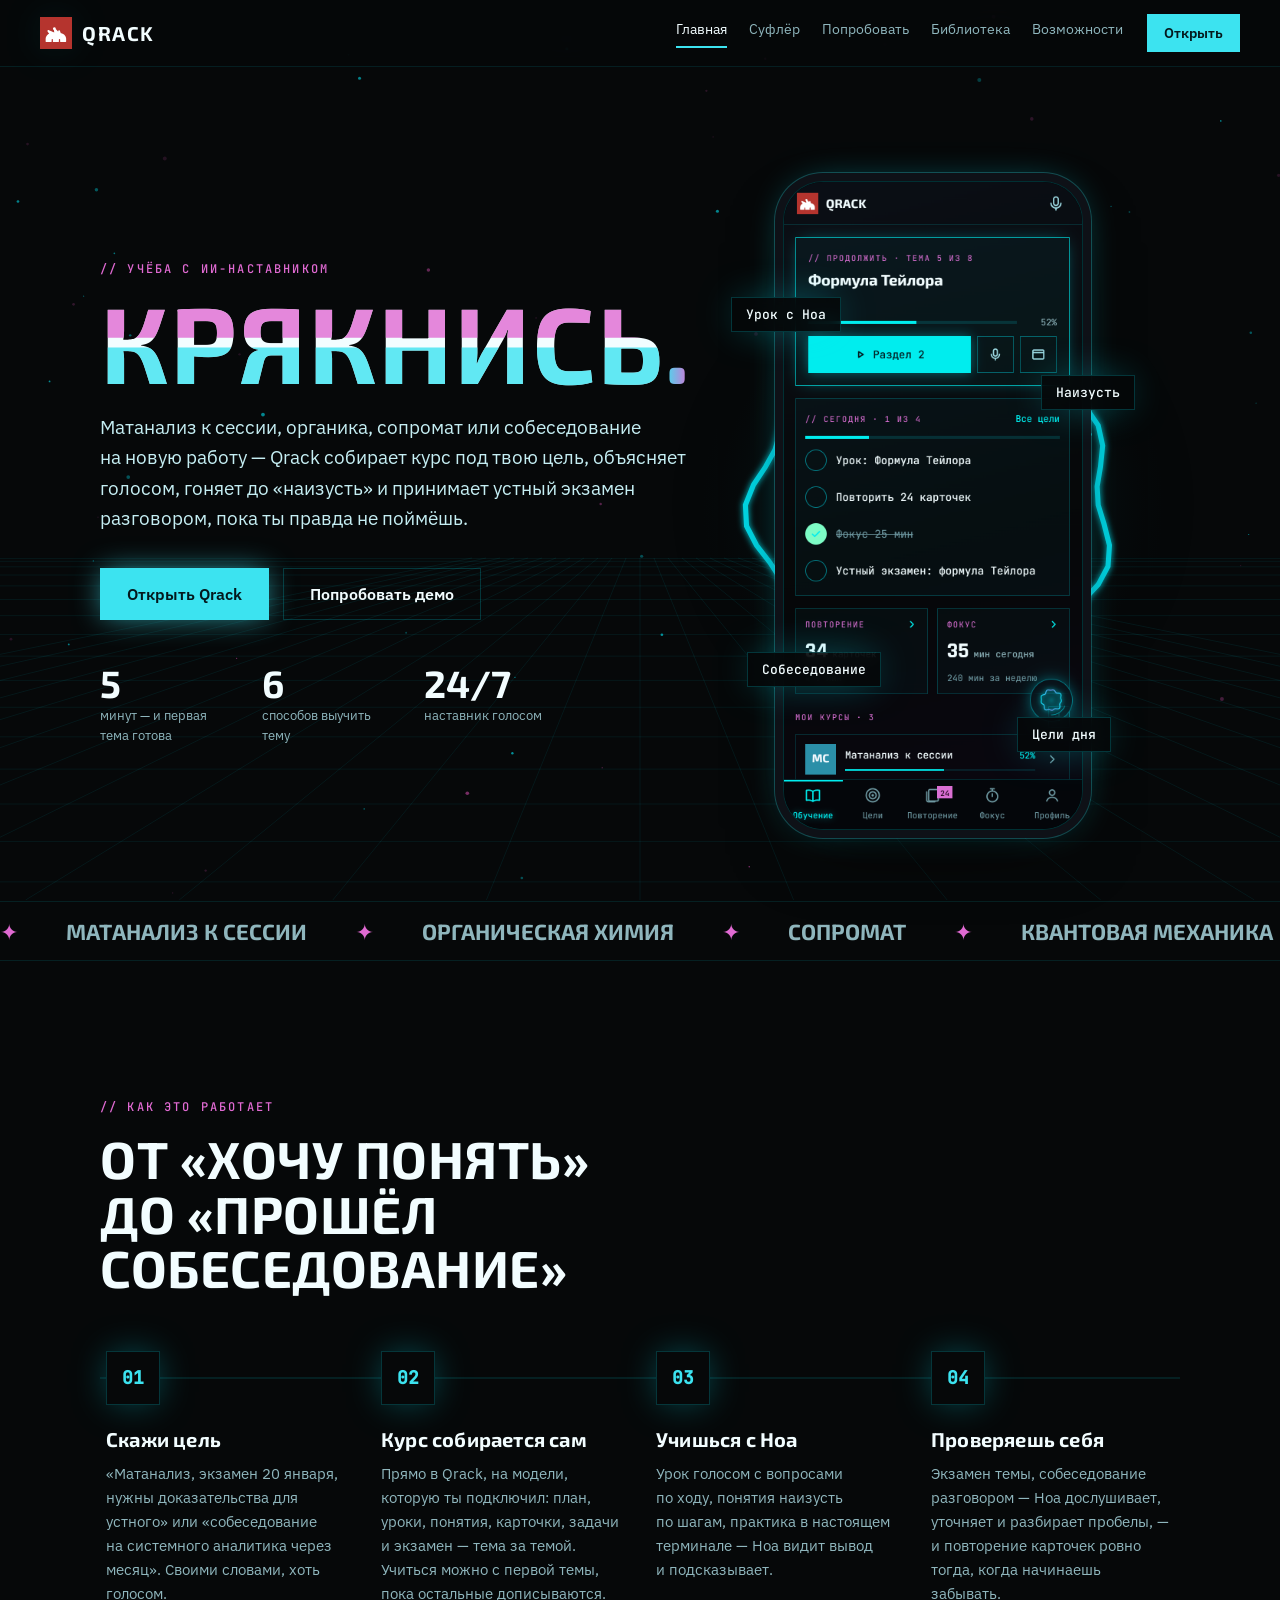
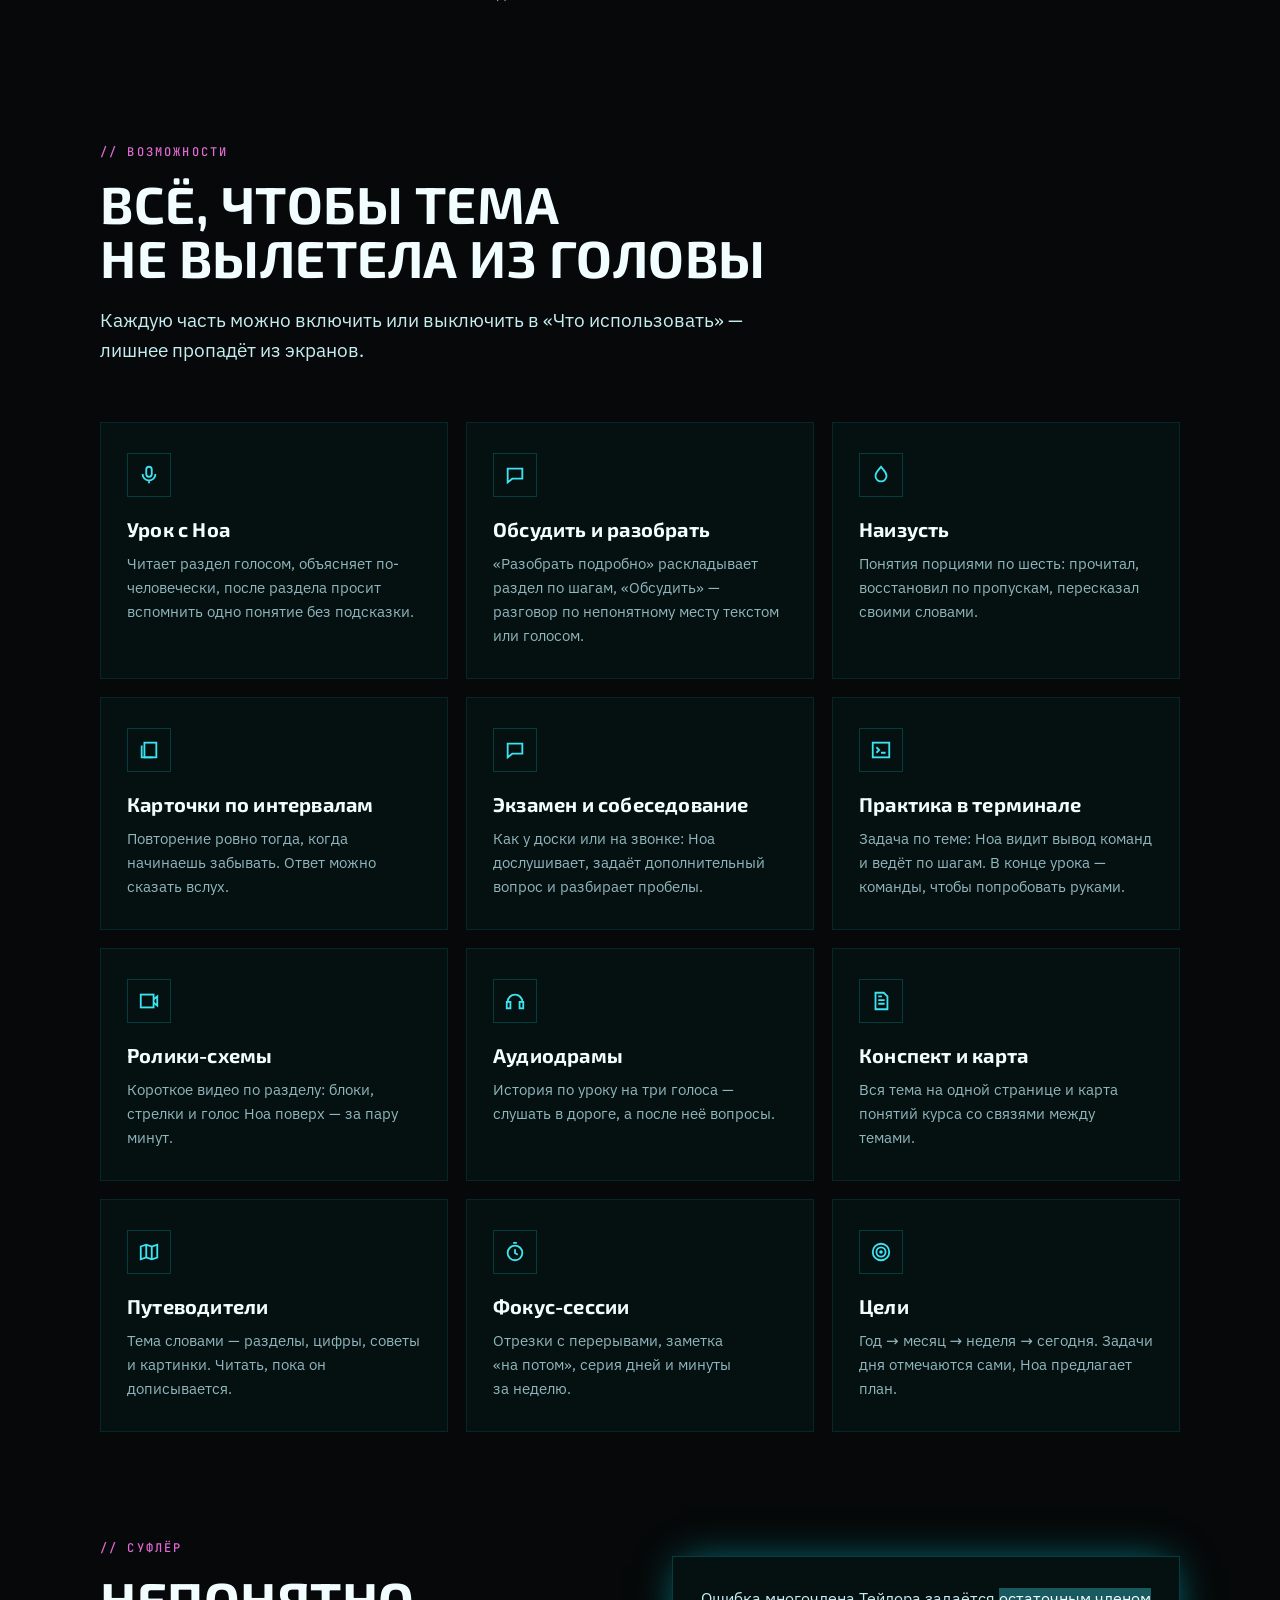
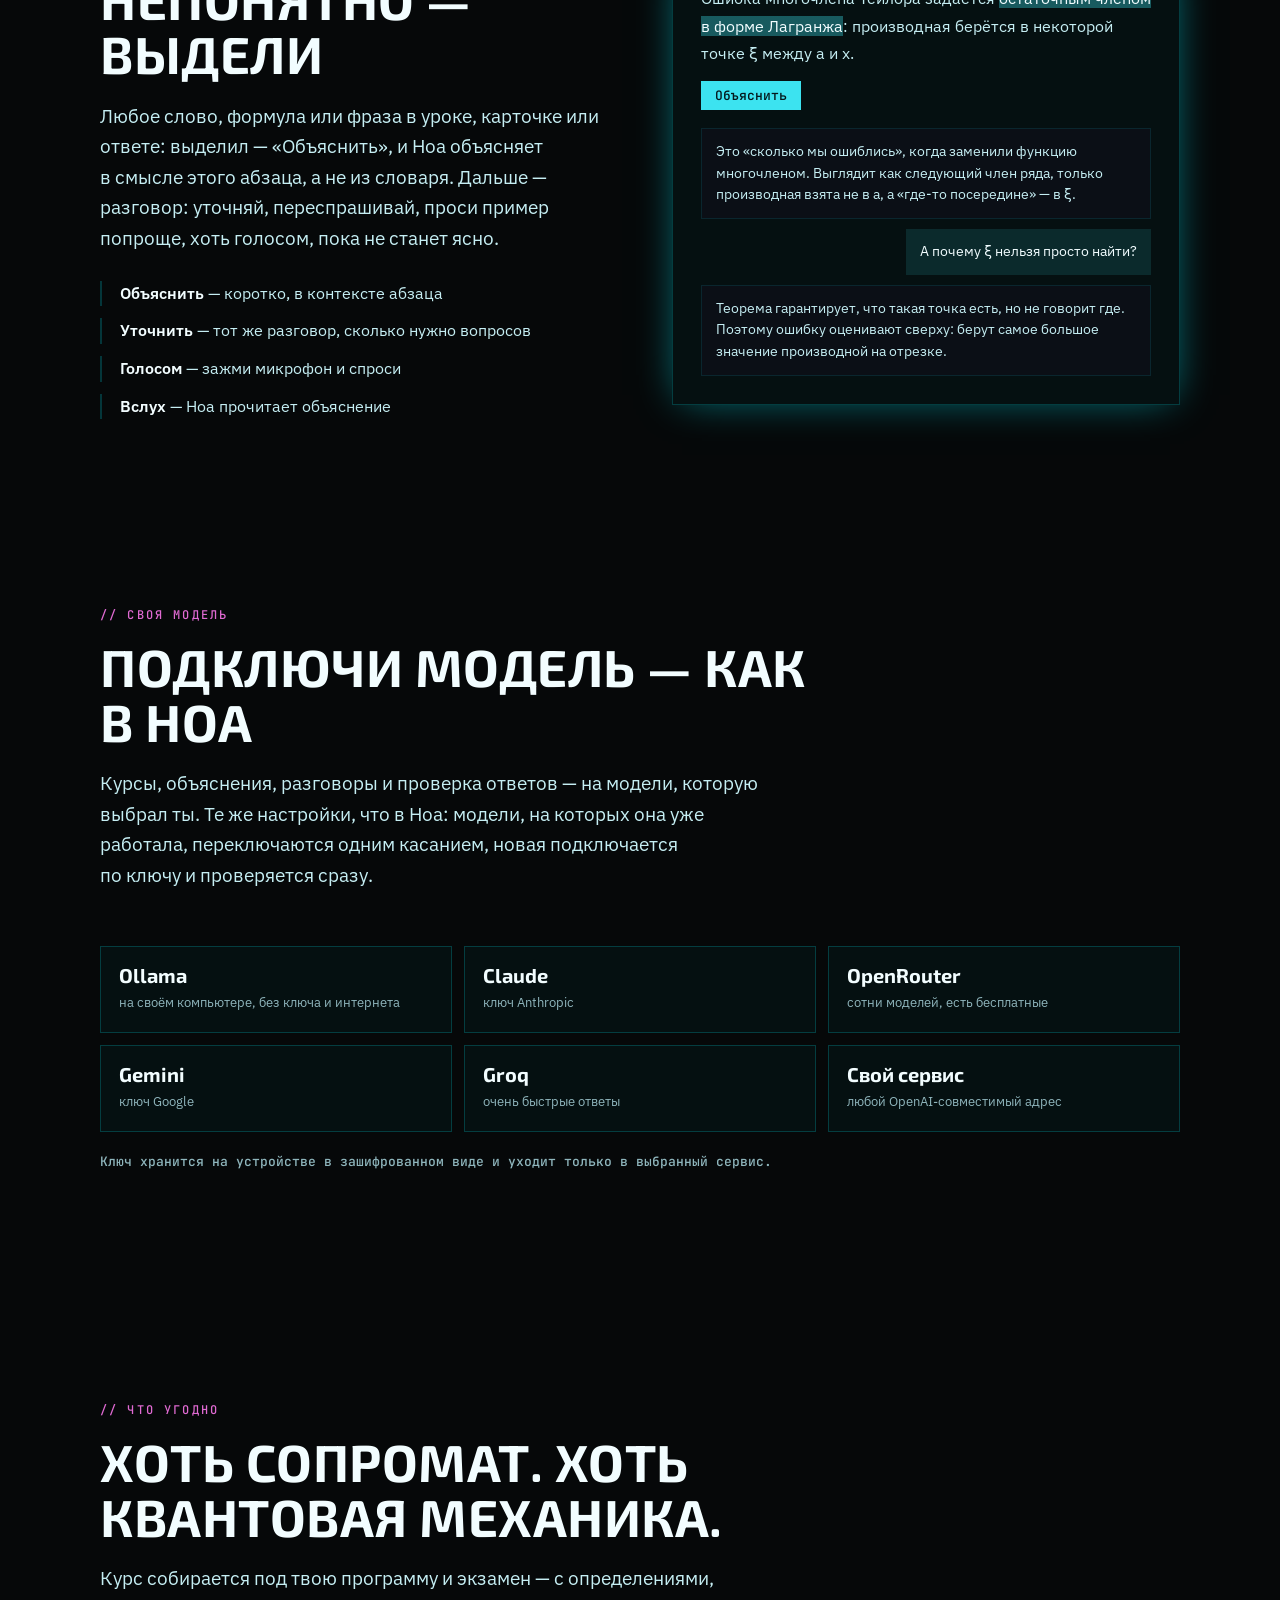
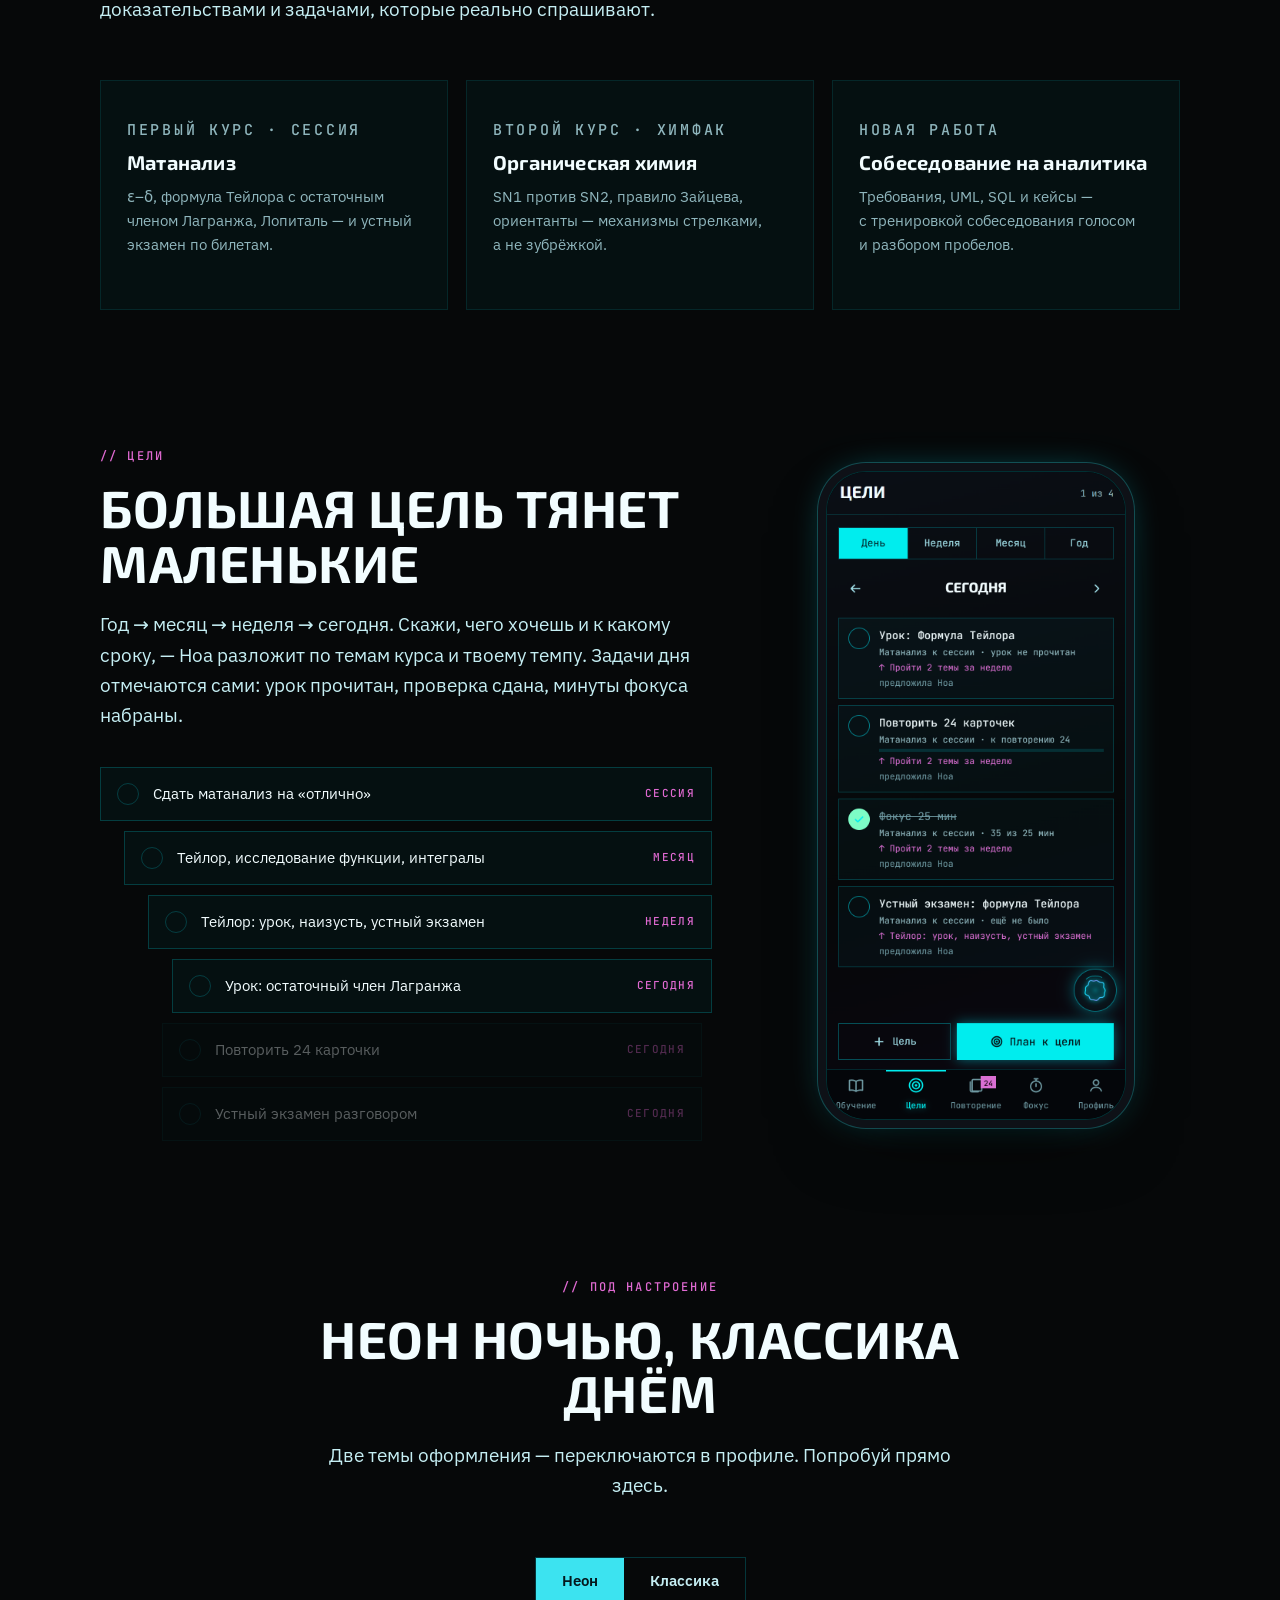
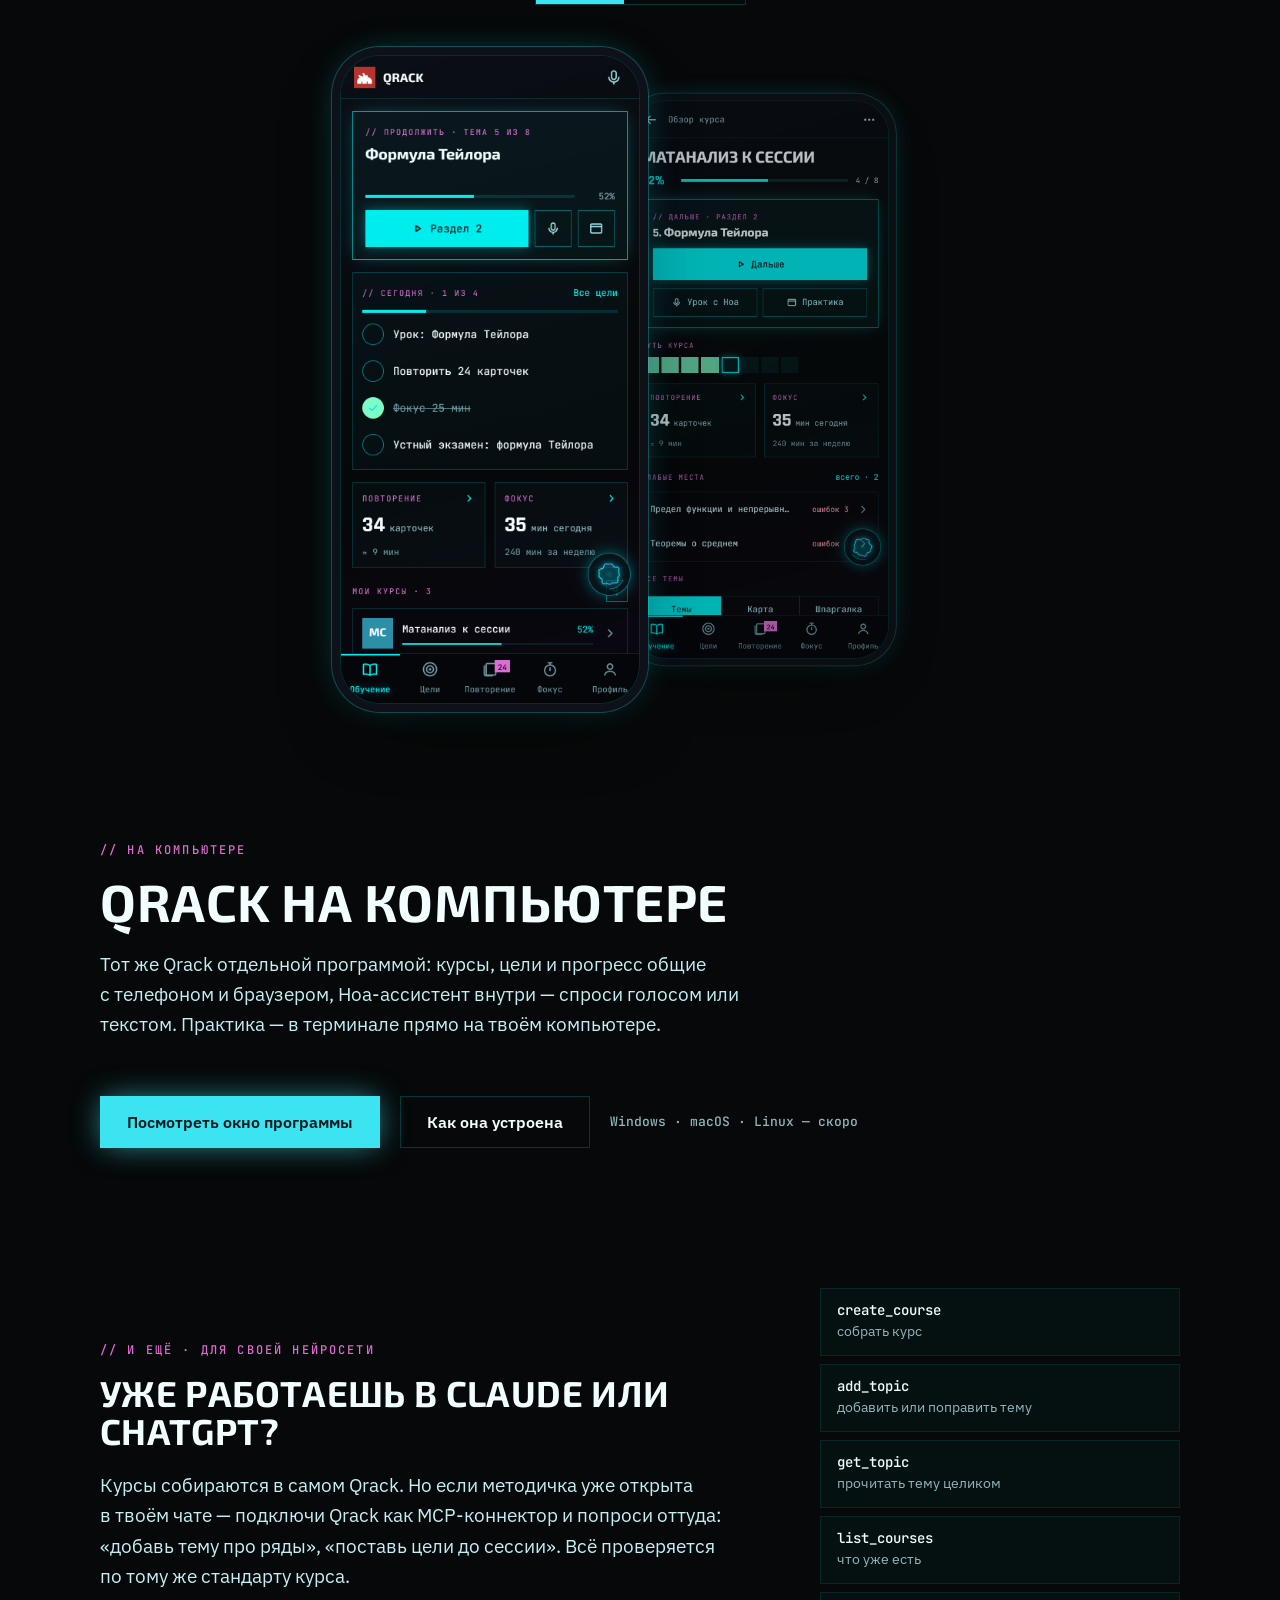
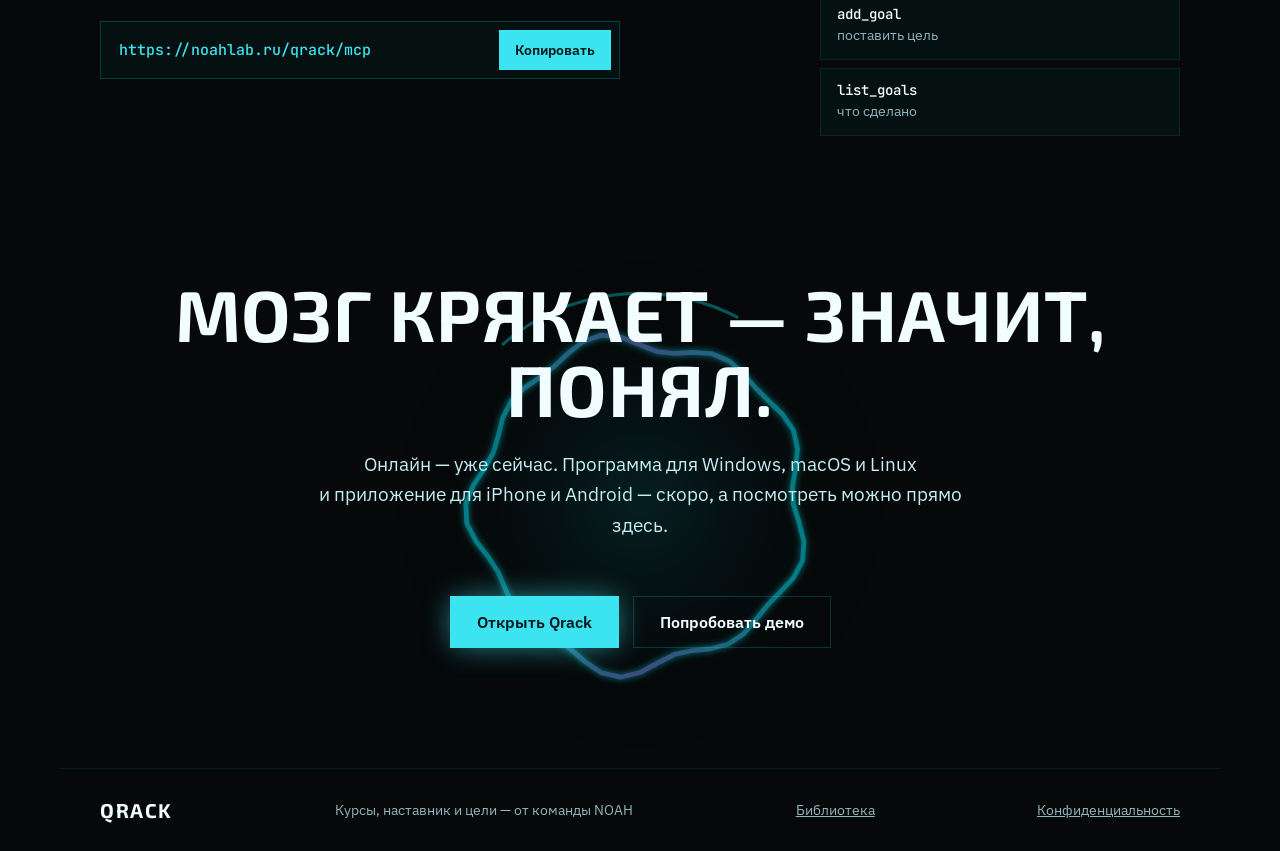
==== commit ead8a551: "Сайт: сборка курса в приложении, Ollama, вход по почте Co-Authored-By: Claude Opus 5.5 <noreply@anth" ====
--- a/site/index.html
+++ b/site/index.html
@@ -207,6 +207,7 @@
           <p class="lead">Курсы, объяснения, разговоры и&nbsp;проверка ответов — на&nbsp;модели, которую выбрал ты. Те&nbsp;же настройки, что в&nbsp;Ноа: модели, на&nbsp;которых она уже работала, переключаются одним касанием, новая подключается по&nbsp;ключу и&nbsp;проверяется сразу.</p>
         </div>
         <ul class="brain__list reveal">
+          <li><b>Ollama</b><span>на своём компьютере, без ключа и интернета</span></li>
           <li><b>Claude</b><span>ключ Anthropic</span></li>
           <li><b>OpenRouter</b><span>сотни моделей, есть бесплатные</span></li>
           <li><b>Gemini</b><span>ключ Google</span></li>
--- a/site/style.css
+++ b/site/style.css
@@ -456,7 +456,7 @@
 
 /* ── Своя модель ── */
 .brain { max-width: var(--wrap); margin: 0 auto; padding: 80px var(--gutter); }
-.brain__list { list-style: none; padding: 0; margin: 40px 0 0; display: grid; grid-template-columns: repeat(5, 1fr); gap: 12px; }
+.brain__list { list-style: none; padding: 0; margin: 40px 0 0; display: grid; grid-template-columns: repeat(3, 1fr); gap: 12px; }
 .brain__list li { padding: 18px; border: 1px solid var(--line); background: var(--plate); display: grid; gap: 8px; }
 .brain__list b { font: 700 20px/1 var(--head); color: var(--t1); }
 .brain__list span { font-size: 13px; color: var(--t3); }
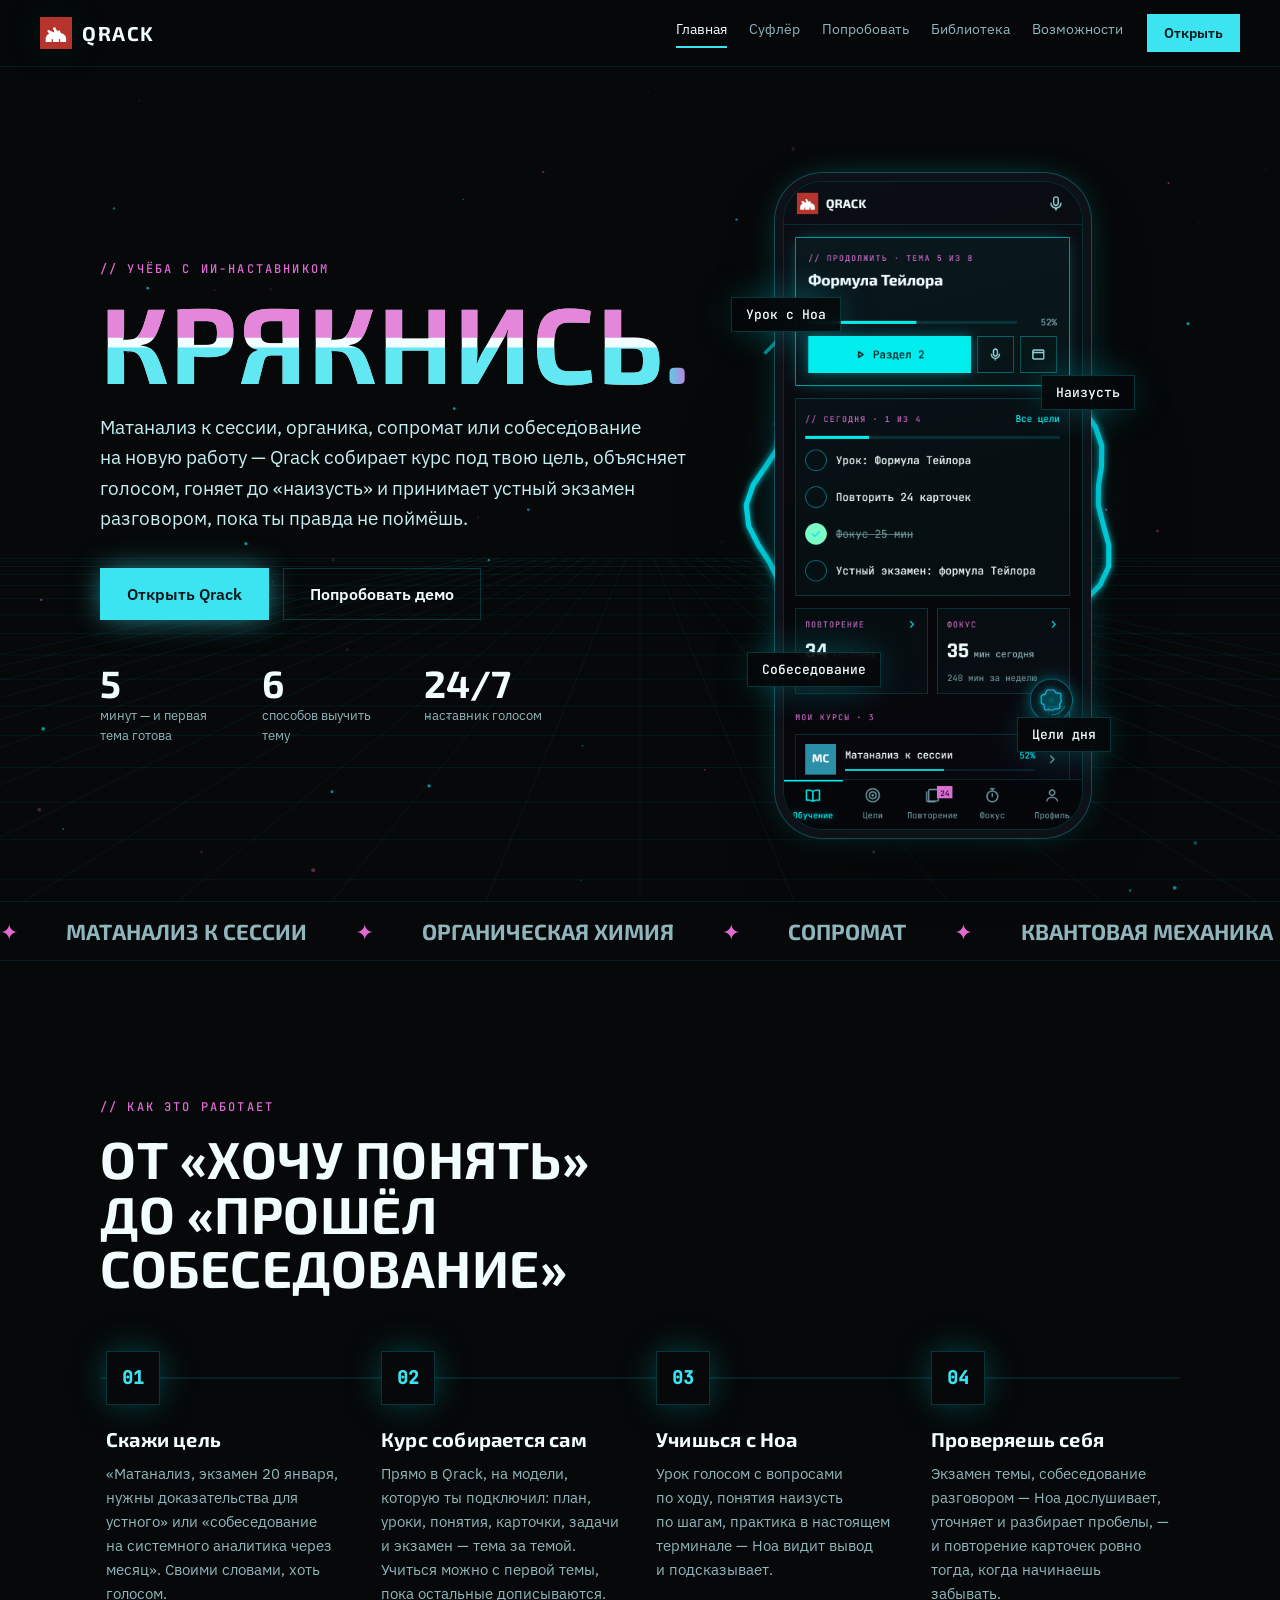
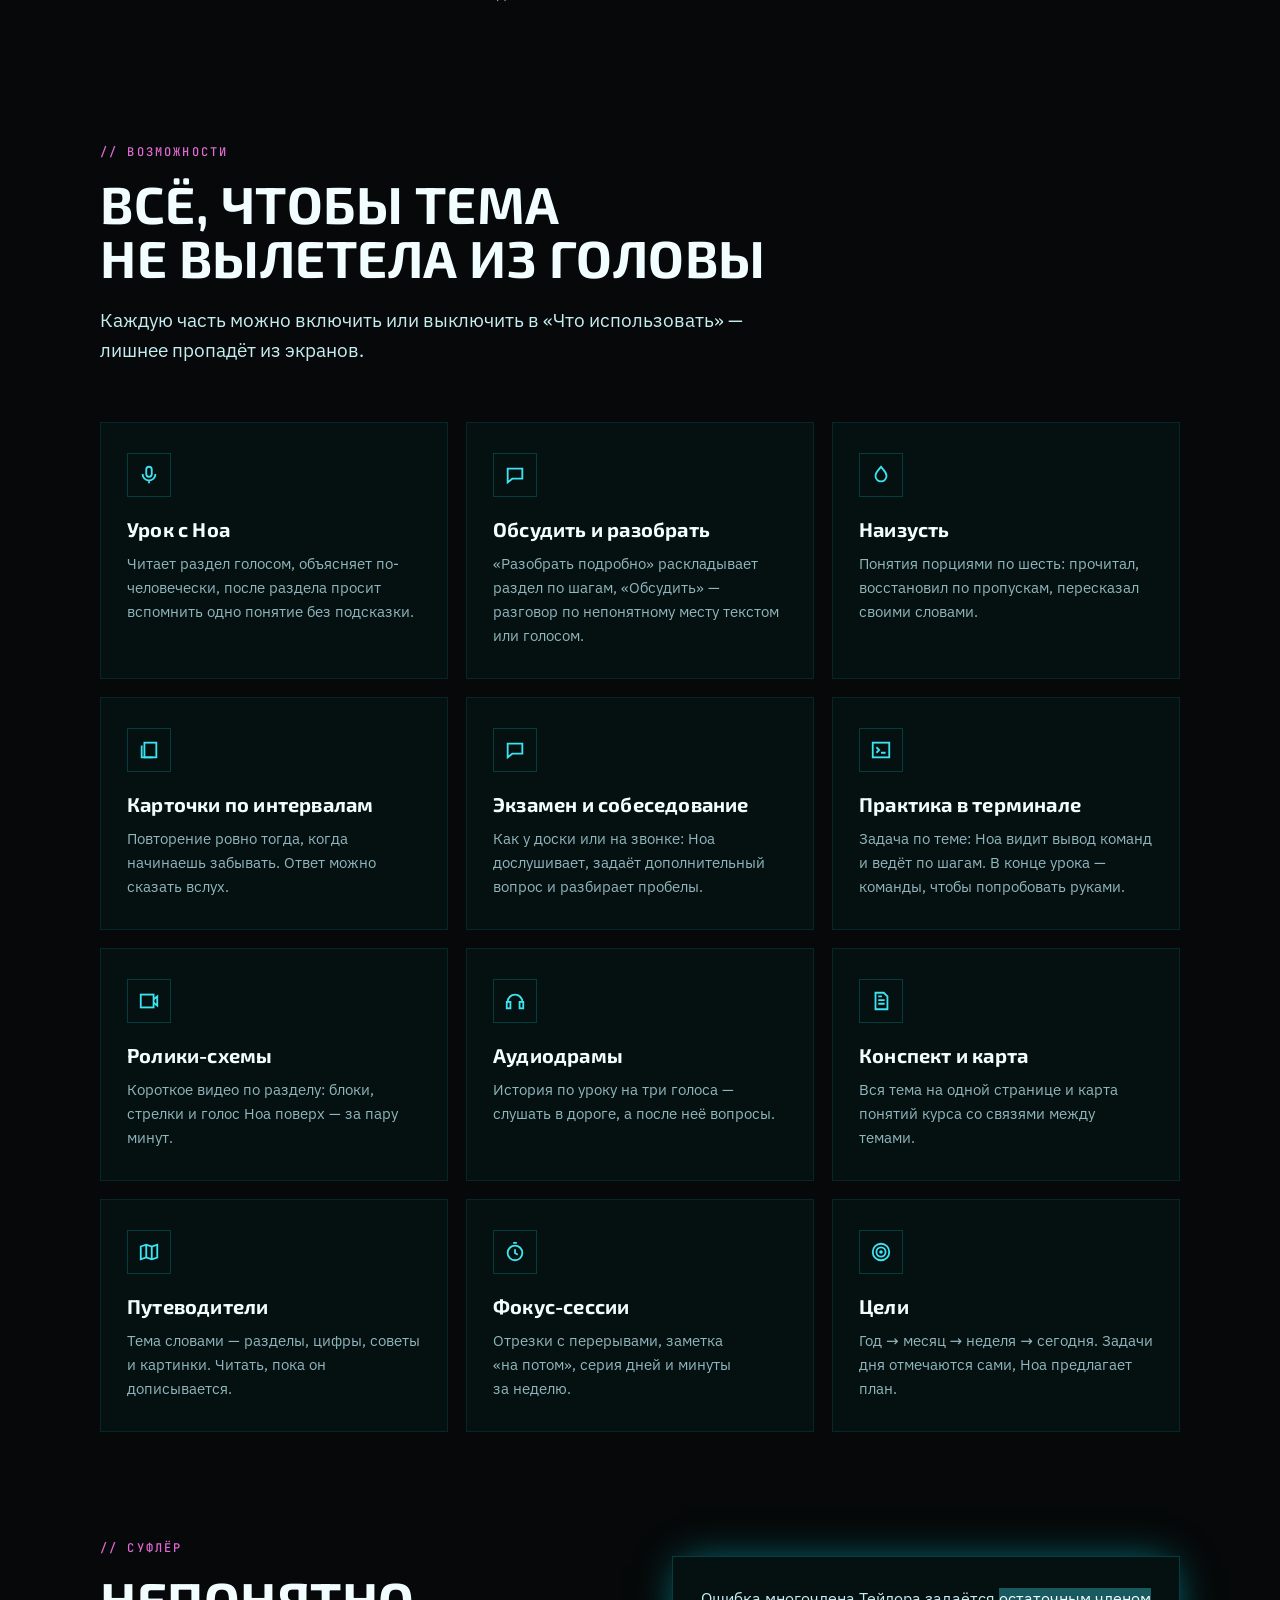
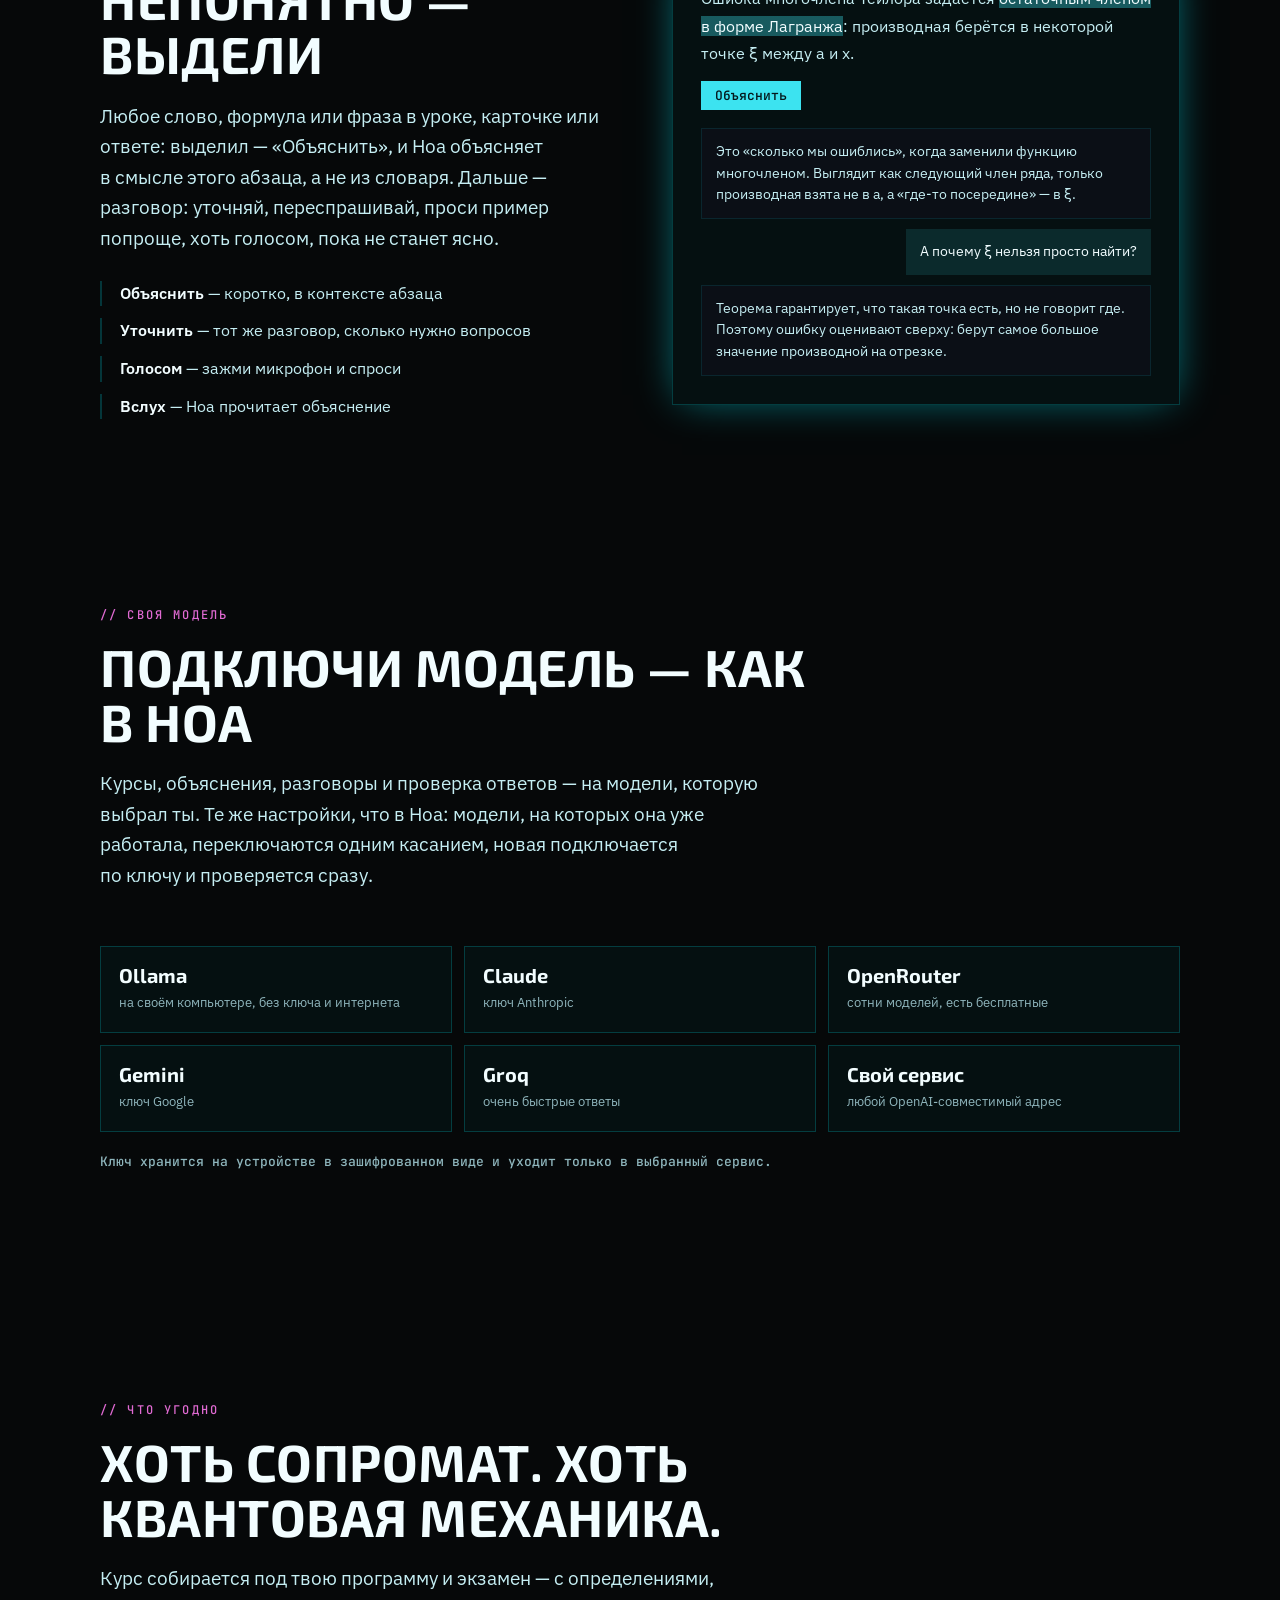
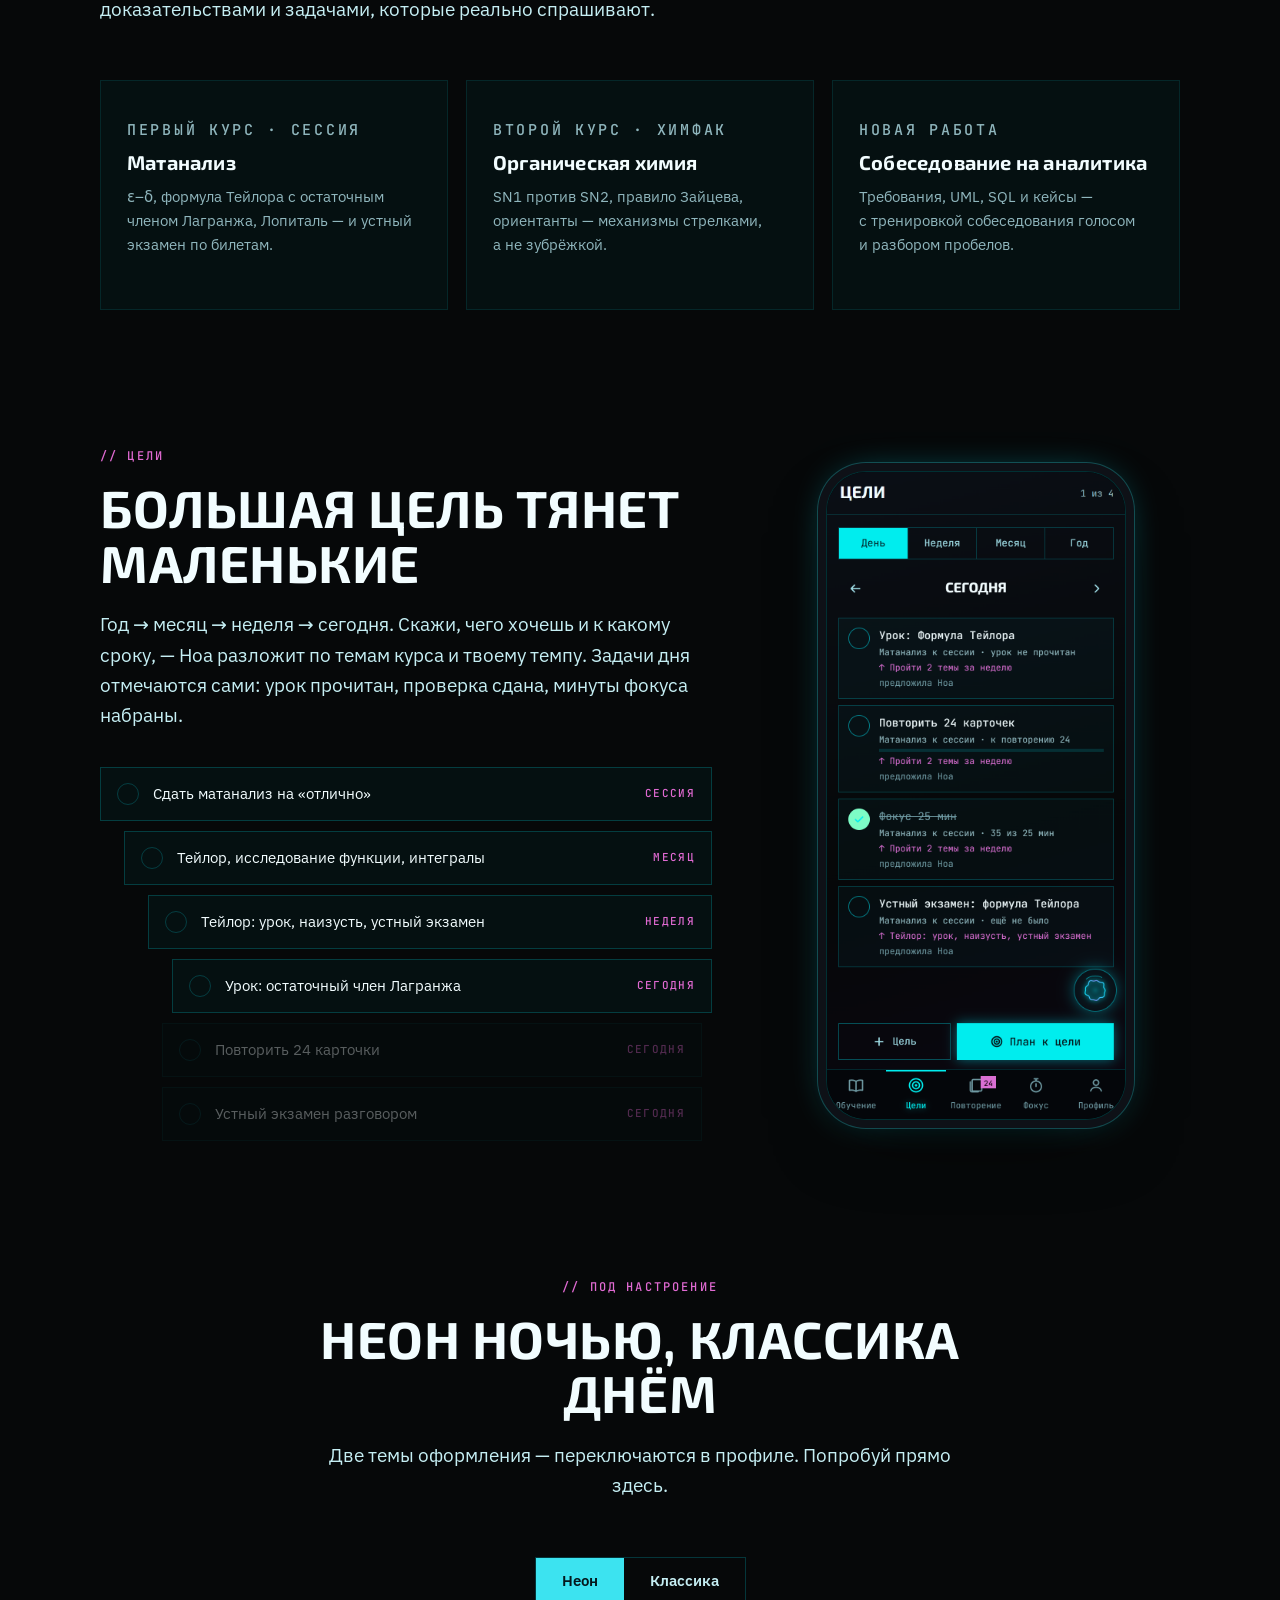
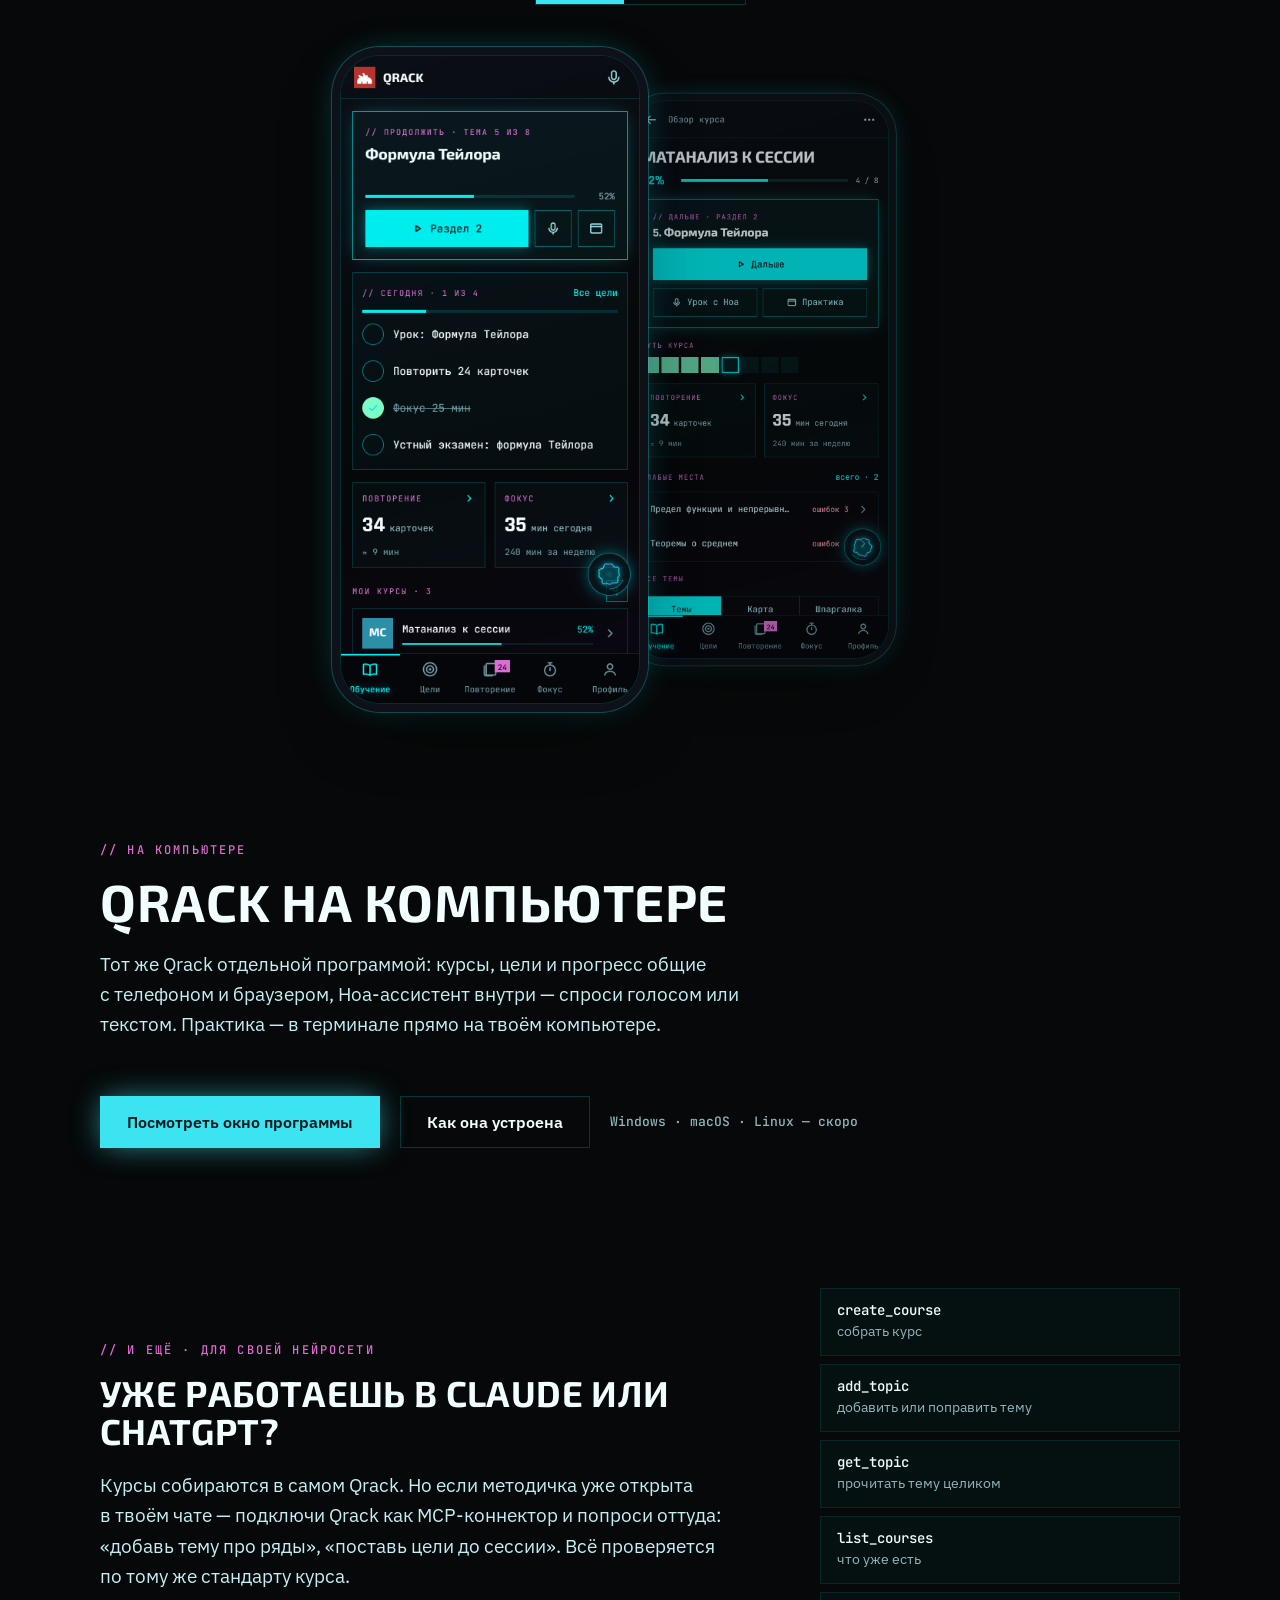
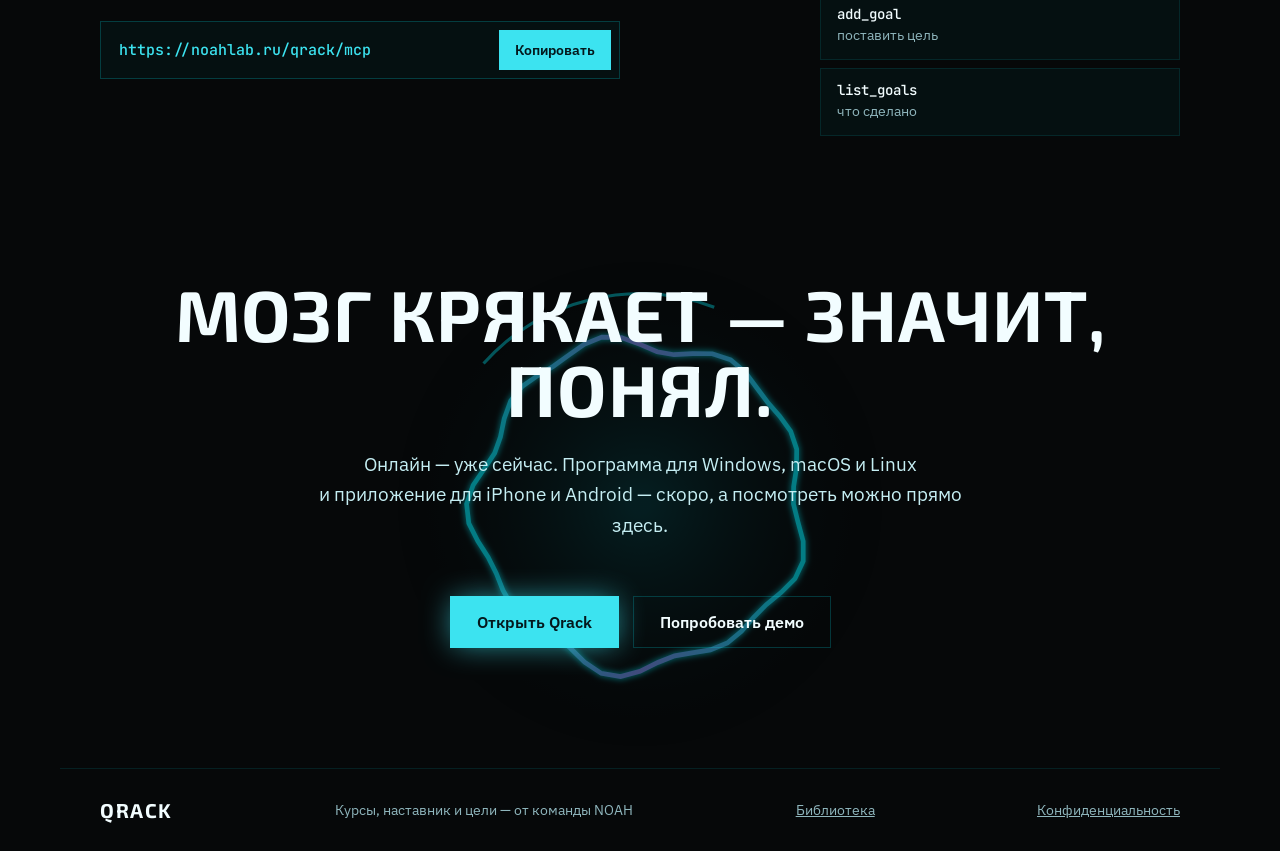
==== commit d49c748f: "Сайт: ПК-вид в демо, части курса и Суфлёр в библиотеке Co-Authored-By: Claude Opus 5.5 <noreply@anth" ====
--- a/site/index.html
+++ b/site/index.html
@@ -352,9 +352,9 @@
                 <span class="device__url">noahlab.ru/qrack/app/</span>
               </div>
               <div class="device__bar device__bar--mobile"><i class="device__notch"></i></div>
-              <!-- Программа на ПК — свой вид: заголовок окна, боковое меню, курсы
+              <!-- Программа на ПК — те же экраны, на большом экране меню слева;
                    сеткой. Мобильный и онлайн — общие экраны приложения. -->
-              <iframe class="device__screen" data-screen="desk" title="Демо Qrack на компьютере" data-src="demo/desktop.html"></iframe>
+              <iframe class="device__screen" data-screen="desk" title="Демо Qrack на компьютере" data-src="demo/?pc=1"></iframe>
               <iframe class="device__screen" data-screen="app" title="Демо Qrack" data-src="demo/" hidden></iframe>
             </div>
             </div>
@@ -362,7 +362,7 @@
               <div data-for="pc">
                 <h3>Программа для компьютера</h3>
                 <ul>
-                  <li>Свой вид для компьютера: боковое меню с&nbsp;курсами и&nbsp;темами, путь курса, слабые места.</li>
+                  <li>Свой вид для большого экрана: меню слева, экран шире, окна по&nbsp;центру. Сузить окно — станет как на&nbsp;телефоне.</li>
                   <li>Отдельное окно Qrack — не&nbsp;модуль другой программы.</li>
                   <li>Ноа-ассистент внутри: спроси голосом или текстом.</li>
                   <li>Практика в&nbsp;терминале прямо на&nbsp;компьютере.</li>
